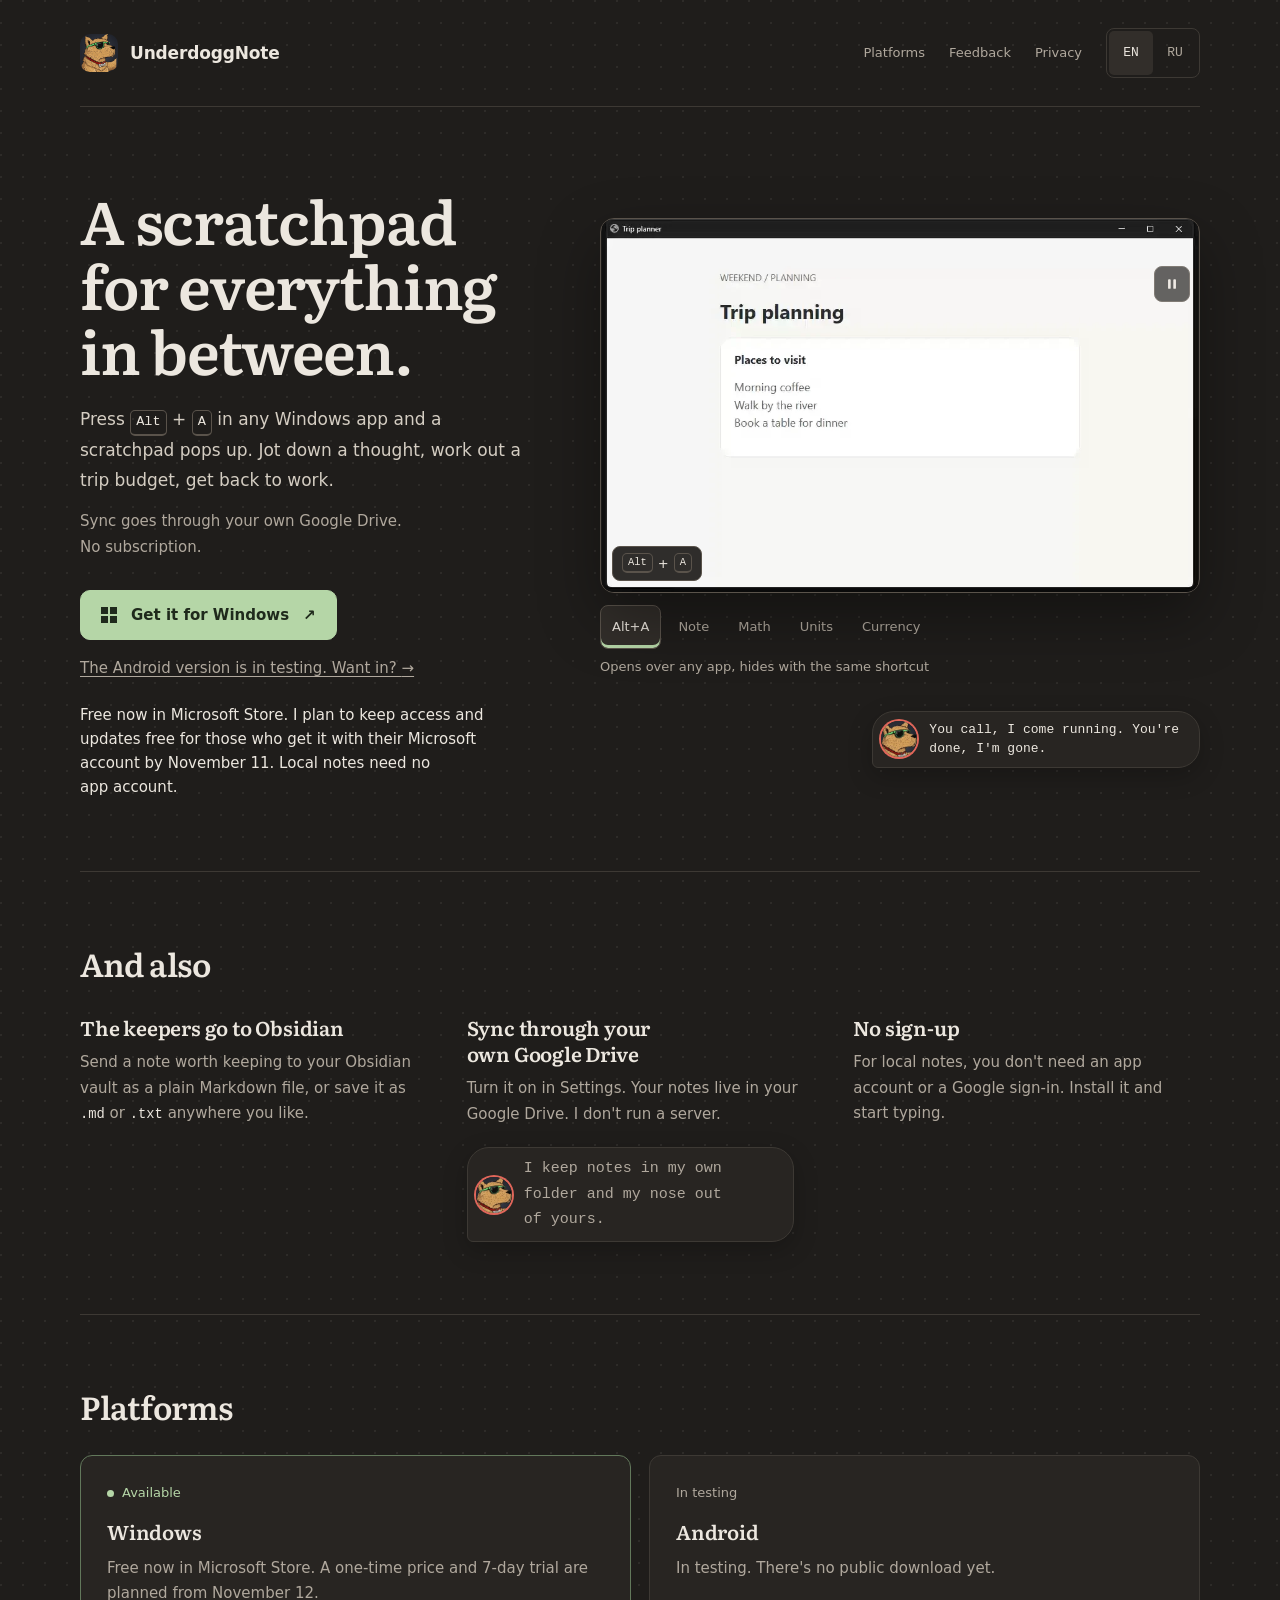
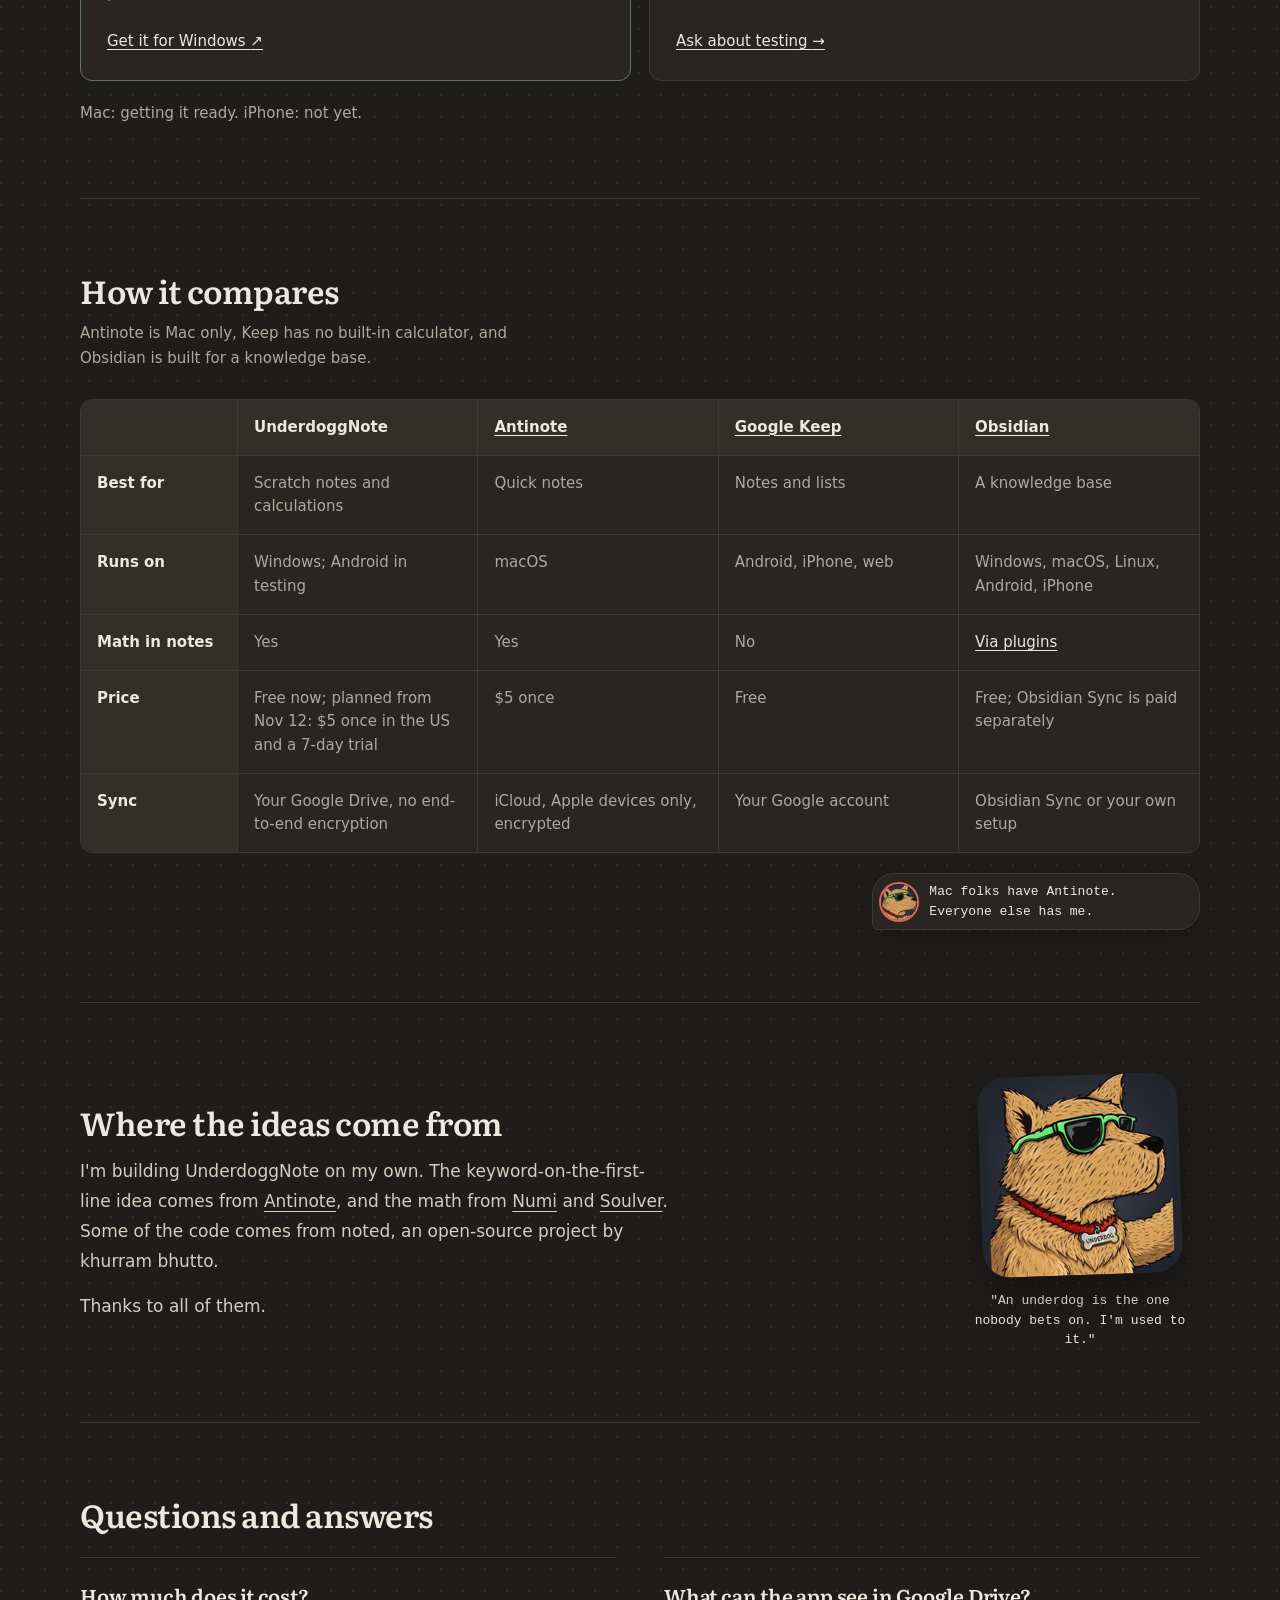
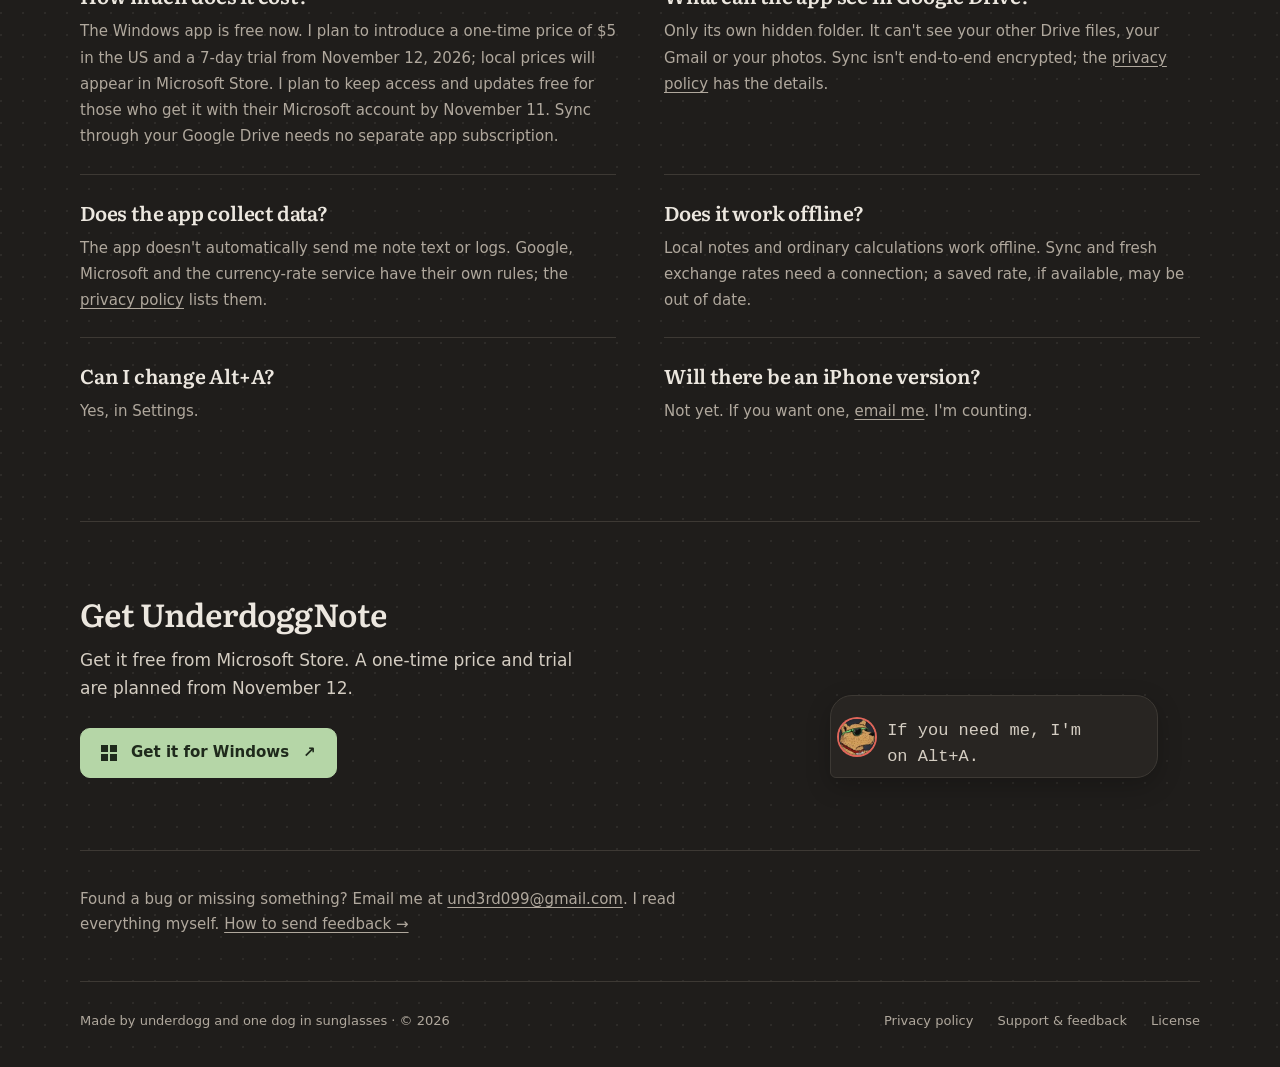
==== index.html @ 39857d58 "Refresh bilingual site copy" ====
<!doctype html>
<html lang="en">
<head>
  <meta charset="utf-8">
  <meta name="google-site-verification" content="uG63MBSxGQwTPkxmJz1bmK2OAJdUuikm_iAh-QsIST8">
  <meta name="viewport" content="width=device-width,initial-scale=1">
  <title>UnderdoggNote — a hotkey scratchpad for Windows</title>
  <meta name="description" content="A scratchpad that pops up over any Windows app with Alt+A. It does math as you type, syncs through your own Google Drive and sends notes to Obsidian.">
  <link rel="canonical" href="https://und3rd0gg.github.io/">
  <link rel="alternate" hreflang="en" href="https://und3rd0gg.github.io/">
  <link rel="alternate" hreflang="ru" href="https://und3rd0gg.github.io/ru/">
  <link rel="alternate" hreflang="x-default" href="https://und3rd0gg.github.io/">
  <meta property="og:type" content="website">
  <meta property="og:url" content="https://und3rd0gg.github.io/">
  <meta property="og:title" content="UnderdoggNote — a scratchpad for everything in between">
  <meta property="og:description" content="Press Alt+A and a scratchpad pops up over any app. It does math as you type.">
  <meta property="og:image" content="https://und3rd0gg.github.io/assets/social-preview-real.png">
  <meta property="og:image:alt" content="UnderdoggNote, its dog mascot and a close-up of calculations in the editor">
  <meta name="twitter:card" content="summary_large_image">
  <meta http-equiv="Content-Security-Policy" content="default-src 'none'; style-src 'self'; img-src 'self'; script-src 'self'; font-src 'self'; base-uri 'none'; form-action 'none'">
  <link rel="icon" href="/assets/app-icon.png">
  <link rel="stylesheet" href="/site.css?v=20261029b">
  <link rel="preload" href="/assets/fonts/literata-latin-600-normal.woff2" as="font" type="font/woff2" crossorigin>
  <script defer src="/demo-carousel.js?v=20261029a"></script>
  <script defer src="/share-link.js?v=20261029a"></script>
</head>
<body>
  <a class="skip" href="#content">Skip to content</a>
  <div class="shell">
    <header>
      <a class="brand" href="/"><img src="/assets/app-icon.png" width="38" height="38" alt=""><span>UnderdoggNote</span></a>
      <nav aria-label="Main navigation"><a href="#platforms">Platforms</a><a href="/support/#feedback">Feedback</a><a href="/privacy/">Privacy</a></nav>
      <nav class="language-switch" aria-label="Site language"><span lang="en" aria-current="page">EN</span><a href="/ru/" lang="ru" hreflang="ru" aria-label="Переключить на русский">RU</a></nav>
    </header>
    <main id="content">
      <section class="hero" aria-labelledby="hero-title">
        <div class="hero-copy">
          <h1 id="hero-title">A scratchpad for everything in between.</h1>
          <p class="lead">Press <span class="key-chord"><kbd>Alt</kbd> + <kbd>A</kbd></span> in any Windows app and a scratchpad pops up. Jot down a thought, work out a trip budget, get back to work.</p>
          <p class="hero-sublead">Sync goes through your own Google Drive. No subscription.</p>
          <div class="hero-actions">
            <button class="button button-primary send-to-pc" type="button" data-send-to-pc data-url="https://apps.microsoft.com/detail/9N2R52B29SSF" data-copied="Link copied" hidden>Send the link to my PC</button>
            <a class="button button-primary" href="https://apps.microsoft.com/detail/9N2R52B29SSF" aria-label="Get it for Windows from Microsoft Store"><span class="store-mark" aria-hidden="true"><i></i><i></i><i></i><i></i></span><span>Get it for Windows</span><span aria-hidden="true">↗</span></a>
            <a class="text-link" href="/support/#android-testing">The Android version is in testing. Want in? <span aria-hidden="true">→</span></a>
          </div>
          <p class="availability">Free now in Microsoft Store. I plan to keep access and updates free for those who get it with their Microsoft account by November 11. Local notes need no app account.</p>
        </div>
        <div class="hero-media">
          <figure class="capture-preview demo-carousel" data-demo-carousel data-play-label="Play demos" data-pause-label="Pause demos">
          <div class="demo-stage"><img class="demo-image" data-demo-image src="/assets/demo-hotkey-poster.png?v=20261029a" width="320" height="200" alt="UnderdoggNote opening over a browser window"><span class="demo-hotkey-badge" data-demo-hotkey-badge aria-hidden="true"><kbd>Alt</kbd> + <kbd>A</kbd></span><button class="demo-toggle" type="button" data-demo-toggle data-state="playing" aria-label="Pause demos" hidden><svg class="icon-pause" viewBox="0 0 16 16" aria-hidden="true" focusable="false"><rect x="3.5" y="2.5" width="3" height="11" rx="1"/><rect x="9.5" y="2.5" width="3" height="11" rx="1"/></svg><svg class="icon-play" viewBox="0 0 16 16" aria-hidden="true" focusable="false"><path d="M4.5 2.9v10.2a.8.8 0 0 0 1.2.7l8-5.1a.8.8 0 0 0 0-1.4l-8-5.1a.8.8 0 0 0-1.2.7z"/></svg></button></div>
          <div class="demo-controls" data-demo-controls hidden>
            <div class="demo-choices" role="group" aria-label="Pick a demo">
              <button type="button" data-demo-choice data-duration="11000" data-animation="/assets/demo-hotkey.webp?v=20261029a" data-poster="/assets/demo-hotkey-poster.png?v=20261029a" data-alt="UnderdoggNote opening over a browser window" data-caption="Opens over any app, hides with the same shortcut" aria-pressed="true">Alt+A</button>
              <button type="button" data-demo-choice data-duration="9500" data-animation="/assets/demo-note.webp?v=20261029a" data-poster="/assets/demo-note-poster.png?v=20261029a" data-alt="A checklist in UnderdoggNote" data-caption="Start a line with - [ ] and it's a checklist item" aria-pressed="false">Note</button>
              <button type="button" data-demo-choice data-duration="9875" data-animation="/assets/demo-math.webp?v=20261029a" data-poster="/assets/demo-math-poster.png?v=20261029a" data-alt="Working out a trip budget with variables" data-caption="Type math on the first line and answers show up after =" aria-pressed="false">Math</button>
              <button type="button" data-demo-choice data-duration="9000" data-animation="/assets/demo-units.webp?v=20261029a" data-poster="/assets/demo-units-poster.png?v=20261029a" data-alt="Converting meters to centimeters" data-caption="Convert units right in the line: 2 meters to cm" aria-pressed="false">Units</button>
              <button type="button" data-demo-choice data-duration="7125" data-animation="/assets/demo-currency.webp?v=20261029a" data-poster="/assets/demo-currency-poster.png?v=20261029a" data-alt="Converting dollars to euros" data-caption="Rates update on their own when you're online" aria-pressed="false">Currency</button>
            </div>
            <button class="demo-resume" type="button" data-demo-resume hidden>Play all</button>
          </div>
            <figcaption class="demo-caption" data-demo-caption aria-live="polite">Opens over any app, hides with the same shortcut</figcaption>
          </figure>
          <aside class="dog-note" aria-label="A note from the dog"><img src="/assets/dog-head.webp" alt="" width="36" height="36"><p>You call, I come running. You're done, I'm gone.</p></aside>
        </div>
      </section>

      <section class="more" aria-labelledby="more-title">
        <h2 id="more-title">And also</h2>
        <div class="more-list">
          <article><h3>The keepers go to Obsidian</h3><p>Send a note worth keeping to your Obsidian vault as a plain Markdown file, or save it as <code>.md</code> or <code>.txt</code> anywhere you like.</p></article>
          <article><h3>Sync through your own Google Drive</h3><p>Turn it on in Settings. Your notes live in your Google Drive. I don't run a server.</p><aside class="dog-note" aria-label="A note from the dog"><img src="/assets/dog-head.webp" alt="" width="36" height="36"><p>I keep notes in my own folder and my nose out of yours.</p></aside></article>
          <article><h3>No sign-up</h3><p>For local notes, you don't need an app account or a Google sign-in. Install it and start typing.</p></article>
        </div>
      </section>

      <section class="platform-section" id="platforms" aria-labelledby="platform-title">
        <div class="section-heading"><h2 id="platform-title">Platforms</h2></div>
        <div class="platform-grid">
          <article class="platform-card platform-available"><span class="platform-status"><span class="status-light" aria-hidden="true"></span> Available</span><h3>Windows</h3><p>Free now in Microsoft Store. A one-time price and 7-day trial are planned from November 12.</p><a class="platform-link" href="https://apps.microsoft.com/detail/9N2R52B29SSF">Get it for Windows <span aria-hidden="true">↗</span></a></article>
          <article class="platform-card"><span class="platform-status">In testing</span><h3>Android</h3><p>In testing. There's no public download yet.</p><a class="platform-link" href="/support/#android-testing">Ask about testing <span aria-hidden="true">→</span></a></article>
        </div>
        <p class="platform-other">Mac: getting it ready. iPhone: not yet.</p>
      </section>

      <section class="comparison" aria-labelledby="compare-title">
        <div class="section-heading"><h2 id="compare-title">How it compares</h2><p>Antinote is Mac only, Keep has no built-in calculator, and Obsidian is built for a knowledge base.</p></div>
        <div class="compare-scroll" role="region" aria-label="App comparison" tabindex="0"><table class="compare-table">
          <thead><tr><th scope="col"><span class="visually-hidden">What we compare</span></th><th scope="col">UnderdoggNote</th><th scope="col"><a href="https://antinote.io/">Antinote</a></th><th scope="col"><a href="https://keep.google.com/">Google Keep</a></th><th scope="col"><a href="https://obsidian.md/">Obsidian</a></th></tr></thead>
          <tbody><tr><th scope="row">Best for</th><td>Scratch notes and calculations</td><td>Quick notes</td><td>Notes and lists</td><td>A knowledge base</td></tr><tr><th scope="row">Runs on</th><td>Windows; Android in testing</td><td>macOS</td><td>Android, iPhone, web</td><td>Windows, macOS, Linux, Android, iPhone</td></tr><tr><th scope="row">Math in notes</th><td>Yes</td><td>Yes</td><td>No</td><td><a href="https://community.obsidian.md/plugins/numerals">Via plugins</a></td></tr><tr><th scope="row">Price</th><td>Free now; planned from Nov 12: $5 once in the US and a 7-day trial</td><td>$5 once</td><td>Free</td><td>Free; Obsidian Sync is paid separately</td></tr><tr><th scope="row">Sync</th><td>Your Google Drive, no end-to-end encryption</td><td>iCloud, Apple devices only, encrypted</td><td>Your Google account</td><td>Obsidian Sync or your own setup</td></tr></tbody>
        </table></div>
      <aside class="dog-note" aria-label="A note from the dog"><img src="/assets/dog-head.webp" alt="" width="36" height="36"><p>Mac folks have Antinote. Everyone else has me.</p></aside>
      </section>

      <section class="story" aria-labelledby="story-title">
        <div class="story__copy">
          <h2 id="story-title">Where the ideas come from</h2>
          <p>I'm building UnderdoggNote on my own. The keyword-on-the-first-line idea comes from <a href="https://antinote.io/">Antinote</a>, and the math from <a href="https://numi.app/">Numi</a> and <a href="https://soulver.app/">Soulver</a>. Some of the code comes from noted, an open-source project by khurram bhutto.</p><p>Thanks to all of them.</p>
        </div>
        <figure class="story__art">
          <img src="/assets/app-icon.png" width="200" height="200" alt="A dog in green sunglasses, the UnderdoggNote mascot">
          <figcaption>"An underdog is the one nobody bets on. I'm used to it."</figcaption>
        </figure>
      </section>

      <section class="faq" aria-labelledby="faq-title"><div class="section-heading"><h2 id="faq-title">Questions and answers</h2></div><div class="faq-grid">
        <article class="faq-item"><h3>How much does it cost?</h3><p>The Windows app is free now. I plan to introduce a one-time price of $5 in the US and a 7-day trial from November 12, 2026; local prices will appear in Microsoft Store. I plan to keep access and updates free for those who get it with their Microsoft account by November 11. Sync through your Google Drive needs no separate app subscription.</p></article>
        <article class="faq-item"><h3>What can the app see in Google Drive?</h3><p>Only its own hidden folder. It can't see your other Drive files, your Gmail or your photos. Sync isn't end-to-end encrypted; the <a href="/privacy/">privacy policy</a> has the details.</p></article>
        <article class="faq-item"><h3>Does the app collect data?</h3><p>The app doesn't automatically send me note text or logs. Google, Microsoft and the currency-rate service have their own rules; the <a href="/privacy/">privacy policy</a> lists them.</p></article>
        <article class="faq-item"><h3>Does it work offline?</h3><p>Local notes and ordinary calculations work offline. Sync and fresh exchange rates need a connection; a saved rate, if available, may be out of date.</p></article>
        <article class="faq-item"><h3>Can I change Alt+A?</h3><p>Yes, in Settings.</p></article>
        <article class="faq-item"><h3>Will there be an iPhone version?</h3><p>Not yet. If you want one, <a href="mailto:und3rd099@gmail.com?subject=UnderdoggNote%20for%20iPhone">email me</a>. I'm counting.</p></article>
      </div></section>

      <section class="closing" aria-labelledby="closing-title">
        <div class="closing-copy">
          <h2 id="closing-title">Get UnderdoggNote</h2>
          <p>Get it free from Microsoft Store. A one-time price and trial are planned from November 12.</p>
          <div class="closing-actions">
            <button class="button button-primary send-to-pc" type="button" data-send-to-pc data-url="https://apps.microsoft.com/detail/9N2R52B29SSF" data-copied="Link copied" hidden>Send the link to my PC</button>
            <a class="button button-primary" href="https://apps.microsoft.com/detail/9N2R52B29SSF" aria-label="Get it for Windows from Microsoft Store"><span class="store-mark" aria-hidden="true"><i></i><i></i><i></i><i></i></span><span>Get it for Windows</span><span aria-hidden="true">↗</span></a>
          </div>
        </div>
        <aside class="dog-note" aria-label="A note from the dog"><img src="/assets/dog-head.webp" alt="" width="36" height="36"><p>If you need me, I'm on Alt+A.</p></aside>
      </section>

      <section class="feedback" id="try-it" aria-label="Feedback">
        <p>Found a bug or missing something? Email me at <a href="mailto:und3rd099@gmail.com">und3rd099@gmail.com</a>. I read everything myself. <a class="text-link" href="/support/#feedback">How to send feedback <span aria-hidden="true">→</span></a></p>
      </section>
    </main>
    <footer><span>Made by underdogg and one dog in sunglasses · © 2026</span><nav aria-label="Footer navigation"><a href="/privacy/">Privacy policy</a><a href="/support/">Support &amp; feedback</a><a href="/license/">License</a></nav></footer>
  </div>
</body>
</html>
---- site.css ----
/* UnderdoggNote site styles. One rule per selector; breakpoints at the end. */

@font-face{font-family:"Literata";font-style:normal;font-weight:600;font-display:swap;src:url(/assets/fonts/literata-latin-600-normal.woff2) format("woff2");unicode-range:U+0000-00FF,U+0131,U+0152-0153,U+02BB-02BC,U+02C6,U+02DA,U+02DC,U+0304,U+0308,U+0329,U+2000-206F,U+20AC,U+2122,U+2191,U+2193,U+2212,U+2215,U+FEFF,U+FFFD}
@font-face{font-family:"Literata";font-style:normal;font-weight:600;font-display:swap;src:url(/assets/fonts/literata-latin-ext-600-normal.woff2) format("woff2");unicode-range:U+0100-02BA,U+02BD-02C5,U+02C7-02CC,U+02CE-02D7,U+02DD-02FF,U+0304,U+0308,U+0329,U+1D00-1DBF,U+1E00-1E9F,U+1EF2-1EFF,U+2020,U+20A0-20AB,U+20AD-20C0,U+2113,U+2C60-2C7F,U+A720-A7FF}
@font-face{font-family:"Literata";font-style:normal;font-weight:600;font-display:swap;src:url(/assets/fonts/literata-cyrillic-600-normal.woff2) format("woff2");unicode-range:U+0301,U+0400-045F,U+0490-0491,U+04B0-04B1,U+2116}

:root{
  color-scheme:dark;
  /* Warm neutrals taken from the dog's coat; accents from its glasses and collar. */
  --bg:#1f1d1b;
  --surface:#282522;
  --surface-2:#322e2a;
  --line:#3d3934;
  --line-strong:#5a534b;
  --ink:#ece7df;
  --ink-soft:#d4cdc2;
  --muted:#b0a89d;
  --green:#b5d6a7;
  --green-hover:#c7e3bb;
  --on-green:#1f2a1c;
  --collar:#e0665a;
  --focus:#f0c674;
  --font-display:"Literata",Georgia,"Times New Roman",serif;
  --font-text:system-ui,-apple-system,BlinkMacSystemFont,"Segoe UI",Roboto,sans-serif;
  --font-mono:ui-monospace,"Cascadia Mono",SFMono-Regular,Consolas,"Liberation Mono",monospace;
  /* Six steps. Nothing on the page is smaller than --fs-label. */
  --fs-label:13px;
  --fs-small:15px;
  --fs-body:17px;
  --fs-h3:20px;
  --fs-h2:clamp(26px,3vw,32px);
  --fs-h1:clamp(38px,5vw,60px);
  --section-y:72px;
  font:16px/1.65 var(--font-text);
  background:var(--bg);
  color:var(--ink);
  caret-color:var(--green);
  accent-color:var(--green);
  scrollbar-color:var(--line-strong) var(--bg);
}

*{box-sizing:border-box}
html{scroll-padding-top:24px}
body{
  margin:0;
  background-color:var(--bg);
  /* The same dotted paper as the app's editor. */
  background-image:radial-gradient(circle at 1px 1px,rgb(236 231 223 / .07) 1px,transparent 0);
  background-size:22px 22px;
}
::selection{background:#4f5e45;color:var(--ink)}

p,h1,h2,h3,figure{margin:0}
p+p{margin-top:1em}
h1,h2,h3{font-family:var(--font-display);font-weight:600;color:var(--ink);text-wrap:balance}
h1{font-size:var(--fs-h1);line-height:1.08;letter-spacing:-.02em}
h2{font-size:var(--fs-h2);line-height:1.2;letter-spacing:-.015em}
h3{font-size:var(--fs-h3);line-height:1.3;letter-spacing:-.01em}
p,li{text-wrap:pretty}

a{color:inherit;text-decoration-thickness:1px;text-underline-offset:.22em}
a:hover{color:var(--green);text-decoration-thickness:2px}
:focus-visible{outline:2px solid var(--focus);outline-offset:3px;border-radius:4px}

code{font:.92em var(--font-mono);color:var(--ink)}
kbd{display:inline-block;border:1px solid var(--line-strong);border-bottom-width:2px;border-radius:5px;padding:0 5px;color:var(--ink);font:.8em/1.65 var(--font-mono);white-space:nowrap}
.key-chord{white-space:nowrap}

.visually-hidden{position:absolute!important;width:1px;height:1px;padding:0;margin:-1px;overflow:hidden;clip:rect(0 0 0 0);white-space:nowrap;border:0}

/* Layout shell */
.shell{width:min(1120px,calc(100% - 56px));margin:auto}
.skip{position:fixed;top:-100px;left:16px;padding:10px 14px;background:var(--surface);border:1px solid var(--line);border-radius:8px;z-index:10}
.skip:focus{top:12px}

header{display:grid;grid-template-columns:1fr auto auto;align-items:center;gap:24px;padding:28px 0;border-bottom:1px solid var(--line)}
nav{display:flex;gap:24px;flex-wrap:wrap}
nav a{text-decoration:none;color:var(--muted);font-size:var(--fs-label)}
nav a:hover{color:var(--ink)}
.brand{display:flex;align-items:center;gap:12px;text-decoration:none;font-size:var(--fs-body);font-weight:600;letter-spacing:-.01em}
.brand:hover{color:var(--ink)}
.brand img{border-radius:10px}

.language-switch{display:inline-flex;align-items:center;gap:0;flex-wrap:nowrap;border:1px solid var(--line);border-radius:8px;padding:2px}
.language-switch a,.language-switch span{display:inline-flex;align-items:center;justify-content:center;min-width:44px;min-height:44px;padding:6px 9px;font:var(--fs-label)/1.2 var(--font-mono);text-decoration:none;border-radius:5px}
.language-switch [aria-current="page"]{color:var(--ink);background:var(--surface-2)}
.language-switch a{color:var(--muted)}
.language-switch a:hover{color:var(--ink);background:var(--surface)}

footer{display:flex;align-items:center;justify-content:space-between;gap:24px;border-top:1px solid var(--line);padding:28px 0 36px;color:var(--muted);font-size:var(--fs-label)}
footer nav a{font-size:var(--fs-label)}

/* Buttons and links */
.button{display:inline-flex;align-items:center;justify-content:center;gap:14px;min-height:50px;padding:14px 20px;border:1px solid var(--line-strong);border-radius:10px;background:var(--surface-2);color:var(--ink);font:600 var(--fs-small)/1.3 var(--font-text);text-decoration:none;text-align:center;cursor:pointer}
.button:hover{background:#3b3631;border-color:var(--muted);color:var(--ink)}
.button-primary{color:var(--on-green);background:var(--green);border-color:var(--green)}
.button-primary:hover{color:var(--on-green);background:var(--green-hover);border-color:var(--green-hover)}
.store-mark{display:grid;grid-template-columns:repeat(2,7px);grid-template-rows:repeat(2,7px);gap:2px;flex-shrink:0}
.store-mark i{background:currentColor}
.text-link{font-size:var(--fs-small);color:var(--muted)}
.text-link:hover{color:var(--ink)}
/* Phones get "send the link to my PC"; share-link.js reveals it off Windows. */
.send-to-pc{display:none}

/* Dog notes: short lines from the mascot, set like text typed in the app. */
.dog-note{display:flex;align-items:center;gap:12px;width:fit-content;max-width:min(100%,42ch);margin-top:20px;padding:8px 16px 8px 8px;border:1px solid var(--line);border-radius:22px 22px 22px 6px;background:var(--surface);box-shadow:0 8px 24px rgb(0 0 0 / .22);font:var(--fs-label)/1.5 var(--font-mono);color:var(--ink)}
.dog-note img{flex:none;width:36px;height:36px;border-radius:50%;box-shadow:0 0 0 2px var(--collar)}
.dog-note p{margin:0}

/* Hero */
.hero{display:grid;grid-template-columns:minmax(0,.95fr) minmax(0,1.25fr);gap:64px;align-items:center;padding:80px 0 var(--section-y)}
.lead{color:var(--ink-soft);font-size:var(--fs-body);line-height:1.75;margin-top:24px;max-width:46ch}
.hero-sublead{color:var(--muted);font-size:var(--fs-small);line-height:1.7;margin-top:14px;max-width:46ch}
.hero-actions{display:flex;flex-direction:column;align-items:flex-start;gap:16px;margin-top:30px}
.availability{margin-top:22px;color:var(--ink);font-size:var(--fs-small);line-height:1.6;max-width:46ch}
.hero-media{min-width:0}
.hero-media .dog-note{margin-left:auto}

/* Demo carousel */
.capture-preview{min-width:0}
.demo-stage{position:relative}
.demo-image{display:block;width:100%;height:auto;aspect-ratio:8/5;object-fit:contain;border:1px solid var(--line-strong);border-radius:14px;background:#1b1a18;box-shadow:0 24px 60px rgb(0 0 0 / .35)}
.demo-hotkey-badge{position:absolute;left:12px;bottom:12px;display:flex;align-items:center;gap:5px;padding:6px 9px;border:1px solid var(--line-strong);border-radius:8px;background:rgb(31 29 27 / .92);color:var(--ink);font-size:var(--fs-label)}
.demo-hotkey-badge[hidden]{display:none}
.demo-stage .demo-toggle{position:absolute;top:48px;right:10px;display:grid;place-items:center;width:36px;height:36px;padding:0;border:1px solid var(--line-strong);border-radius:8px;background:rgb(31 29 27 / .9);color:var(--ink);cursor:pointer;opacity:.75}
.demo-stage .demo-toggle:hover,.demo-stage .demo-toggle:focus-visible{opacity:1}
.demo-stage .demo-toggle[hidden]{display:none}
.demo-toggle svg{width:14px;height:14px;fill:currentColor}
.demo-toggle[data-state="playing"] .icon-play,.demo-toggle[data-state="paused"] .icon-pause{display:none}
.demo-controls{margin-top:12px;min-width:0}
.demo-controls[hidden]{display:none}
.demo-choices{display:flex;gap:5px;flex-wrap:nowrap;overflow-x:auto;max-width:100%;scrollbar-width:thin}
.demo-controls button{flex:0 0 auto;white-space:nowrap;min-height:44px;border:1px solid transparent;border-radius:8px;background:transparent;color:var(--muted);cursor:pointer;font:inherit;font-size:var(--fs-label);line-height:1.4;padding:8px 11px}
.demo-controls button:hover{color:var(--ink);border-color:var(--line)}
.demo-controls button:focus-visible{outline-offset:-3px}
.demo-controls button[aria-pressed="true"]{background:var(--surface-2);border-color:var(--line-strong);box-shadow:inset 0 -3px 0 var(--green);color:var(--ink)}
.demo-controls .demo-resume{border-color:var(--line);margin-top:8px}
.demo-controls .demo-resume[hidden]{display:none}
.demo-caption{min-height:2.6em;margin-top:8px;color:var(--muted);font-size:var(--fs-label);line-height:1.5;font-variant-numeric:tabular-nums}

/* Sections */
.more,.platform-section,.comparison,.story,.faq,.closing{padding:var(--section-y) 0;border-top:1px solid var(--line)}
.section-heading>p{color:var(--muted);font-size:var(--fs-small);margin-top:12px;max-width:48ch}

.more-list{display:grid;grid-template-columns:repeat(3,minmax(0,1fr));gap:40px;margin-top:32px}
.more-list h3{margin-bottom:10px}
.more-list p{color:var(--muted);font-size:var(--fs-small);line-height:1.7}

.platform-grid{display:grid;grid-template-columns:repeat(2,minmax(0,1fr));gap:18px;margin-top:30px}
.platform-card{display:flex;flex-direction:column;align-items:flex-start;padding:26px;border:1px solid var(--line);border-radius:12px;background:var(--surface)}
.platform-available{border-color:#62785b}
.platform-status{display:flex;align-items:center;gap:8px;margin-bottom:14px;color:var(--muted);font-size:var(--fs-label)}
.platform-available .platform-status{color:var(--green)}
.status-light{display:inline-block;width:7px;height:7px;border-radius:50%;background:var(--green);flex:0 0 auto}
.platform-card p{color:var(--muted);font-size:var(--fs-small);margin:12px 0 24px}
.platform-link{margin-top:auto;color:var(--ink);font-size:var(--fs-small)}
.platform-other{margin-top:20px;color:var(--muted);font-size:var(--fs-small)}

.compare-scroll{width:100%;overflow-x:auto;margin-top:28px;border:1px solid var(--line);border-radius:12px;background:var(--surface)}
.compare-table{width:100%;min-width:790px;border-collapse:collapse;text-align:left;font-size:var(--fs-small);line-height:1.55;font-variant-numeric:tabular-nums}
.compare-table th,.compare-table td{padding:16px;vertical-align:top;border-bottom:1px solid var(--line);border-right:1px solid var(--line)}
.compare-table tr>*:last-child{border-right:0}
.compare-table tbody tr:last-child>*{border-bottom:0}
.compare-table thead th{background:var(--surface-2);color:var(--ink);font-weight:600}
.compare-table tbody th,.compare-table thead th:first-child{position:sticky;left:0;z-index:1;background:var(--surface-2)}
.compare-table tbody th{width:14%;color:var(--ink);font-weight:600}
.compare-table td{width:21.5%;color:var(--muted)}
.compare-table a{color:var(--ink)}
.comparison .dog-note{margin-left:auto}

.story{display:grid;grid-template-columns:minmax(0,1fr) 240px;gap:56px;align-items:center}
.story__copy{max-width:60ch}
.story__copy p{color:var(--ink-soft);font-size:var(--fs-body);line-height:1.75;margin-top:16px}
.story__art{display:flex;flex-direction:column;align-items:center;gap:16px}
.story__art img{width:200px;height:auto;border-radius:28px;box-shadow:0 18px 40px rgb(0 0 0 / .35);transform:rotate(-2deg)}
.story__art figcaption{max-width:28ch;color:var(--ink);font:var(--fs-label)/1.5 var(--font-mono);text-align:center}

.faq-grid{display:grid;grid-template-columns:repeat(2,minmax(0,1fr));gap:0 48px;margin-top:24px}
.faq-item{padding:24px 0;border-top:1px solid var(--line)}
.faq-item p{color:var(--muted);font-size:var(--fs-small);line-height:1.75;margin-top:10px}

.closing{display:grid;grid-template-columns:minmax(0,1fr) auto;gap:32px 56px;align-items:end}
.closing p{color:var(--ink-soft);font-size:var(--fs-body);margin-top:14px;max-width:46ch}
.closing-actions{display:flex;flex-wrap:wrap;gap:14px;margin-top:26px}
.closing .dog-note{margin-top:0}

.feedback{padding:36px 0 44px;border-top:1px solid var(--line)}
.feedback p{color:var(--muted);font-size:var(--fs-small);max-width:70ch}

/* Text pages: support, privacy, license */
.prose{max-width:720px;margin:64px auto 88px}
.prose h1{font-size:clamp(32px,4vw,44px);line-height:1.15;overflow-wrap:anywhere}
.prose h2{font-size:24px;margin:40px 0 12px}
.prose p,.prose li{color:var(--ink-soft);font-size:var(--fs-body);line-height:1.7;overflow-wrap:anywhere}
.prose .lead{color:var(--ink);font-size:var(--fs-body);margin-top:16px}
.prose li+li{margin-top:8px}
.prose section{scroll-margin-top:28px}
.prose .button{margin-top:18px}
.prose pre{white-space:pre-wrap;overflow-wrap:anywhere;font:var(--fs-label)/1.8 var(--font-mono);color:var(--muted);border-top:1px solid var(--line);padding-top:24px}
.document-date{margin:16px 0 32px;color:var(--muted);font-size:var(--fs-small)}
.quiet-panel{margin-top:28px;padding:24px;border:1px solid var(--line);border-radius:12px;background:var(--surface)}
.quiet-panel>p{max-width:60ch;color:var(--ink-soft);font-size:var(--fs-small)}

/* 404 */
.not-found{display:grid;grid-template-columns:200px minmax(0,1fr);gap:48px;align-items:center;padding:var(--section-y) 0}
.not-found img{width:200px;height:auto;border-radius:28px;transform:rotate(-3deg)}
.not-found section+section{margin-top:28px;padding-top:28px;border-top:1px solid var(--line)}
.not-found p{color:var(--ink-soft);font-size:var(--fs-body);margin-top:12px}
.not-found .text-link{display:inline-block;margin-top:14px}

/* Breakpoints */
@media(max-width:950px){
  .hero{gap:40px}
  .more-list{grid-template-columns:1fr;gap:28px;max-width:60ch}
}

@media(max-width:700px){
  :root{--section-y:56px}
  .shell{width:calc(100% - 36px)}
  header{grid-template-columns:minmax(0,1fr) auto;gap:14px 10px;padding:18px 0}
  header>.brand{grid-column:1;grid-row:1}
  header>.language-switch{grid-column:2;grid-row:1}
  header>nav:not(.language-switch){grid-column:1/-1;grid-row:2;gap:0 18px}
  header>nav:not(.language-switch) a{display:inline-flex;align-items:center;min-height:44px}
  .brand{font-size:var(--fs-small);gap:10px}
  .brand img{width:32px;height:32px}

  /* Phone order: title, lead, demo, then the rest. */
  .hero{display:flex;flex-direction:column;align-items:stretch;gap:20px;padding:40px 0 var(--section-y)}
  .hero-copy{display:contents}
  .hero h1{order:1}
  .hero .lead{order:2;margin-top:0}
  .hero .hero-media{order:3}
  .hero .hero-sublead{order:4;margin-top:4px}
  .hero .hero-actions{order:5;align-items:stretch;margin-top:4px}
  .hero .availability{order:6;margin-top:0}
  .hero-actions .text-link{align-self:flex-start}
  .capture-preview .demo-stage{margin-inline:-18px}
  .capture-preview .demo-image{border-radius:0;border-inline:0}
  .hero-media .dog-note{margin-left:0}

  .more-list,.platform-grid,.faq-grid{grid-template-columns:1fr}
  .more-list{gap:28px;margin-top:24px}
  .platform-grid{gap:14px;margin-top:24px}
  .platform-card{padding:22px}
  .faq-grid{gap:0}
  .compare-scroll{margin-top:20px}
  .compare-table th,.compare-table td{padding:13px}
  .comparison .dog-note{margin-left:0}
  .dog-note{max-width:none}

  .story{grid-template-columns:1fr;gap:28px}
  .story__art{flex-direction:row;align-items:center;justify-content:flex-start}
  .story__art img{width:112px;border-radius:20px}
  .story__art figcaption{text-align:left}

  .closing{grid-template-columns:1fr;gap:24px}
  .closing-actions{flex-direction:column;align-items:stretch}

  .prose{margin:40px auto 56px}
  .not-found{grid-template-columns:1fr;gap:28px}
  .not-found img{width:140px}
  footer{flex-direction:column;align-items:flex-start;gap:14px}
}

@media(max-width:700px),(pointer:coarse){
  .send-to-pc:not([hidden]){display:inline-flex}
  .send-to-pc:not([hidden]) ~ .button-primary{background:transparent;color:var(--ink);border-color:var(--muted)}
  .demo-stage .demo-toggle{width:44px;height:44px;opacity:1}
}

@media(prefers-reduced-motion:reduce){
  html{scroll-behavior:auto}
}
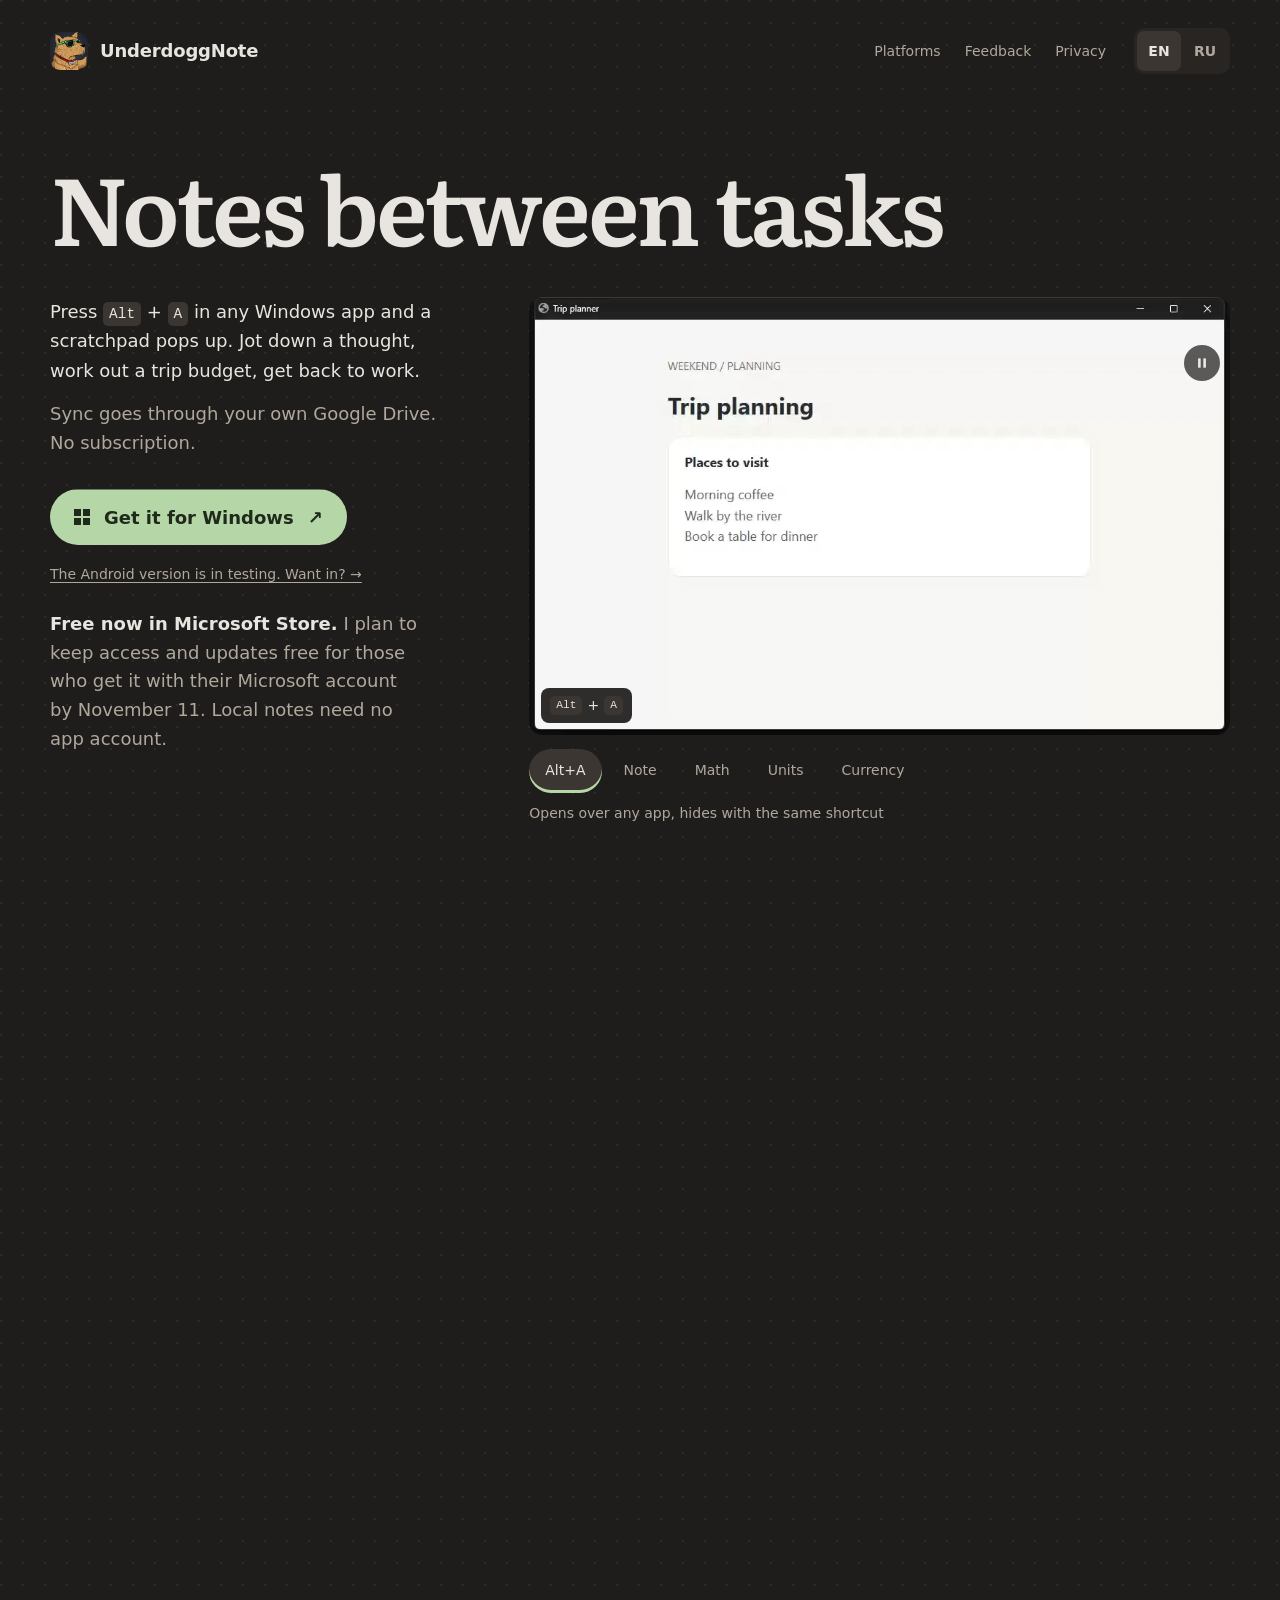
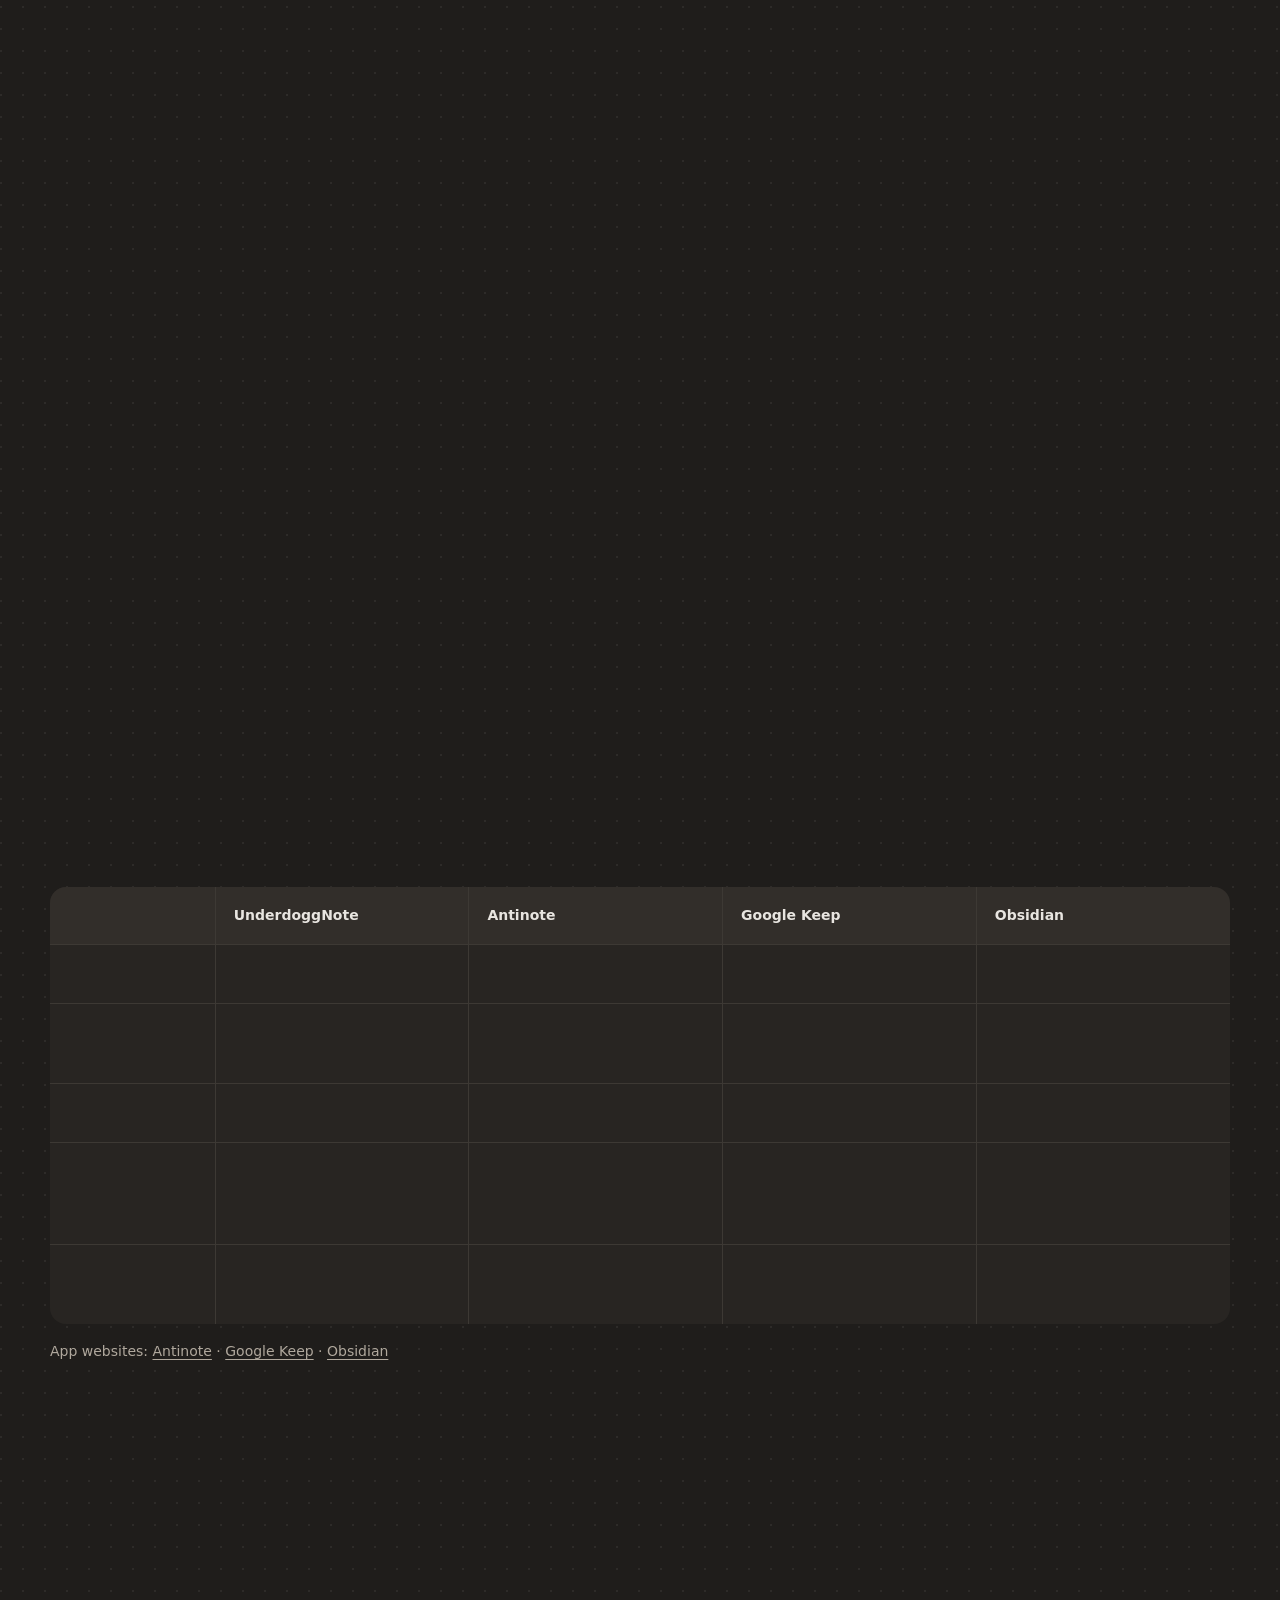
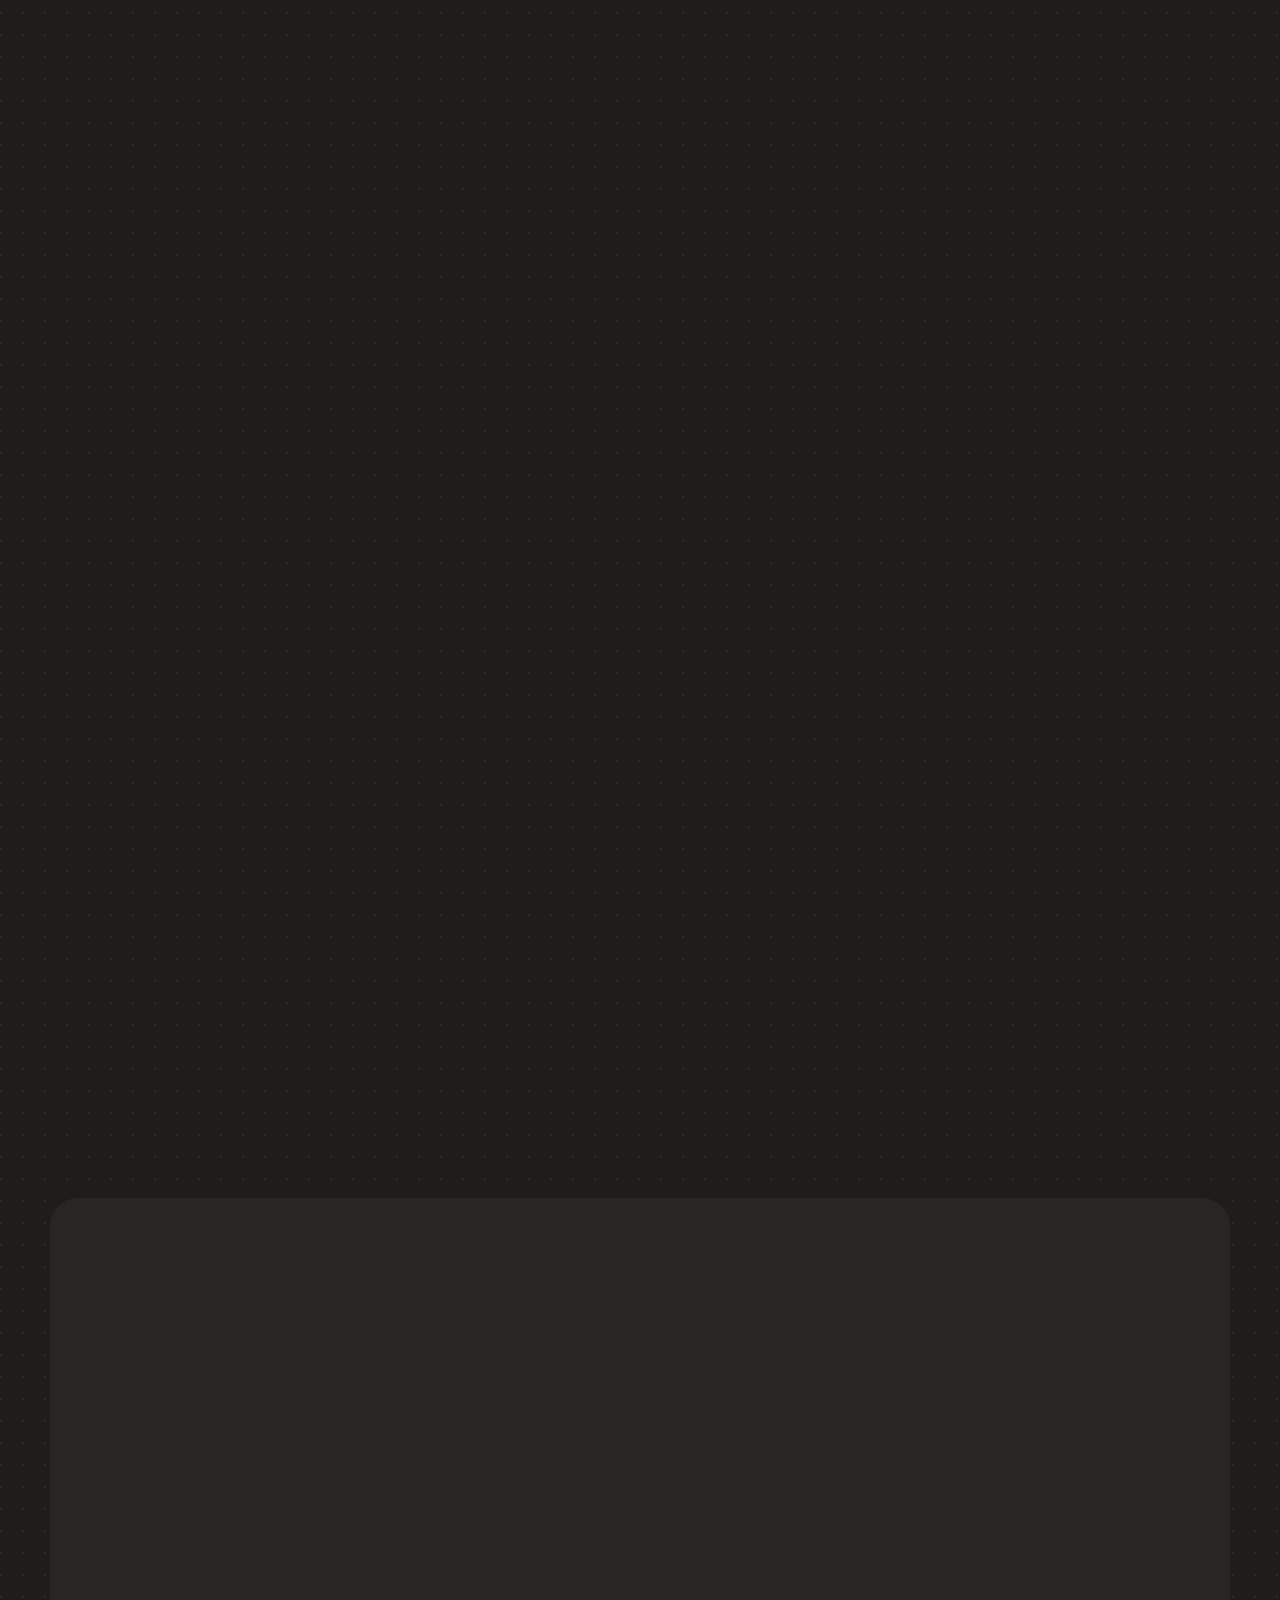
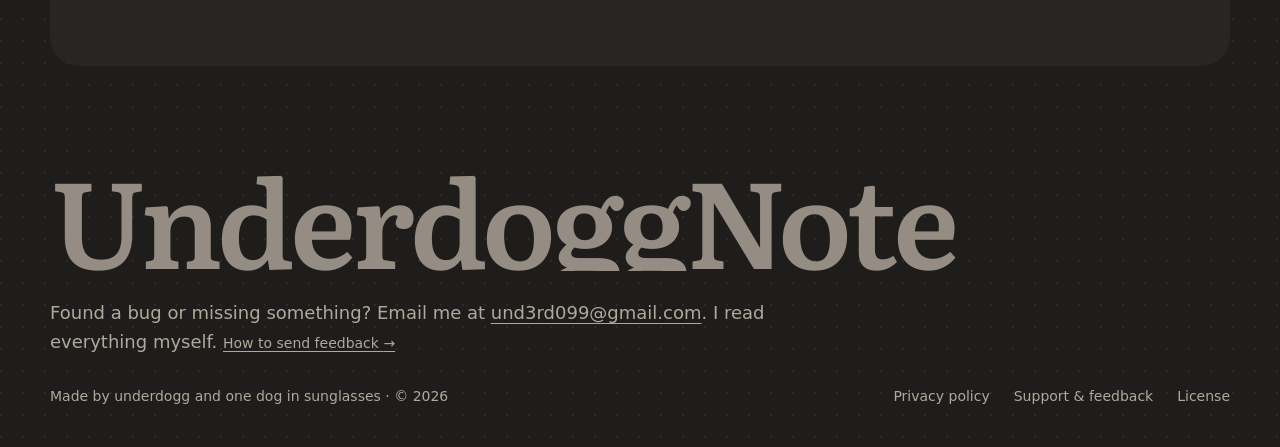
==== commit 337d82a7: "Refresh bilingual landing layout and mobile interactions" ====
--- a/index.html
+++ b/index.html
@@ -19,10 +19,11 @@
   <meta name="twitter:card" content="summary_large_image">
   <meta http-equiv="Content-Security-Policy" content="default-src 'none'; style-src 'self'; img-src 'self'; script-src 'self'; font-src 'self'; base-uri 'none'; form-action 'none'">
   <link rel="icon" href="/assets/app-icon.png">
-  <link rel="stylesheet" href="/site.css?v=20261029b">
+  <link rel="stylesheet" href="/site.css?v=20261030b">
   <link rel="preload" href="/assets/fonts/literata-latin-600-normal.woff2" as="font" type="font/woff2" crossorigin>
-  <script defer src="/demo-carousel.js?v=20261029a"></script>
-  <script defer src="/share-link.js?v=20261029a"></script>
+  <script defer src="/demo-carousel.js?v=20261030a"></script>
+  <script defer src="/share-link.js?v=20261030a"></script>
+  <script defer src="/motion.js?v=20261030b"></script>
 </head>
 <body>
   <a class="skip" href="#content">Skip to content</a>
@@ -34,8 +35,8 @@
     </header>
     <main id="content">
       <section class="hero" aria-labelledby="hero-title">
+        <h1 id="hero-title">Notes between tasks</h1>
         <div class="hero-copy">
-          <h1 id="hero-title">A scratchpad for everything in between.</h1>
           <p class="lead">Press <span class="key-chord"><kbd>Alt</kbd> + <kbd>A</kbd></span> in any Windows app and a scratchpad pops up. Jot down a thought, work out a trip budget, get back to work.</p>
           <p class="hero-sublead">Sync goes through your own Google Drive. No subscription.</p>
           <div class="hero-actions">
@@ -43,18 +44,18 @@
             <a class="button button-primary" href="https://apps.microsoft.com/detail/9N2R52B29SSF" aria-label="Get it for Windows from Microsoft Store"><span class="store-mark" aria-hidden="true"><i></i><i></i><i></i><i></i></span><span>Get it for Windows</span><span aria-hidden="true">↗</span></a>
             <a class="text-link" href="/support/#android-testing">The Android version is in testing. Want in? <span aria-hidden="true">→</span></a>
           </div>
-          <p class="availability">Free now in Microsoft Store. I plan to keep access and updates free for those who get it with their Microsoft account by November 11. Local notes need no app account.</p>
+          <p class="availability"><strong>Free now in Microsoft Store.</strong> I plan to keep access and updates free for those who get it with their Microsoft account by November 11. Local notes need no app account.</p>
         </div>
         <div class="hero-media">
           <figure class="capture-preview demo-carousel" data-demo-carousel data-play-label="Play demos" data-pause-label="Pause demos">
-          <div class="demo-stage"><img class="demo-image" data-demo-image src="/assets/demo-hotkey-poster.png?v=20261029a" width="320" height="200" alt="UnderdoggNote opening over a browser window"><span class="demo-hotkey-badge" data-demo-hotkey-badge aria-hidden="true"><kbd>Alt</kbd> + <kbd>A</kbd></span><button class="demo-toggle" type="button" data-demo-toggle data-state="playing" aria-label="Pause demos" hidden><svg class="icon-pause" viewBox="0 0 16 16" aria-hidden="true" focusable="false"><rect x="3.5" y="2.5" width="3" height="11" rx="1"/><rect x="9.5" y="2.5" width="3" height="11" rx="1"/></svg><svg class="icon-play" viewBox="0 0 16 16" aria-hidden="true" focusable="false"><path d="M4.5 2.9v10.2a.8.8 0 0 0 1.2.7l8-5.1a.8.8 0 0 0 0-1.4l-8-5.1a.8.8 0 0 0-1.2.7z"/></svg></button></div>
+          <div class="demo-stage"><img class="demo-image" data-demo-image src="/assets/demo-hotkey-poster.png?v=20261030a" width="320" height="200" alt="UnderdoggNote opening over a browser window"><span class="demo-hotkey-badge" data-demo-hotkey-badge aria-hidden="true"><kbd>Alt</kbd> + <kbd>A</kbd></span><button class="demo-toggle" type="button" data-demo-toggle data-state="playing" aria-label="Pause demos" hidden><svg class="icon-pause" viewBox="0 0 16 16" aria-hidden="true" focusable="false"><rect x="3.5" y="2.5" width="3" height="11" rx="1"/><rect x="9.5" y="2.5" width="3" height="11" rx="1"/></svg><svg class="icon-play" viewBox="0 0 16 16" aria-hidden="true" focusable="false"><path d="M4.5 2.9v10.2a.8.8 0 0 0 1.2.7l8-5.1a.8.8 0 0 0 0-1.4l-8-5.1a.8.8 0 0 0-1.2.7z"/></svg></button></div>
           <div class="demo-controls" data-demo-controls hidden>
             <div class="demo-choices" role="group" aria-label="Pick a demo">
-              <button type="button" data-demo-choice data-duration="11000" data-animation="/assets/demo-hotkey.webp?v=20261029a" data-poster="/assets/demo-hotkey-poster.png?v=20261029a" data-alt="UnderdoggNote opening over a browser window" data-caption="Opens over any app, hides with the same shortcut" aria-pressed="true">Alt+A</button>
-              <button type="button" data-demo-choice data-duration="9500" data-animation="/assets/demo-note.webp?v=20261029a" data-poster="/assets/demo-note-poster.png?v=20261029a" data-alt="A checklist in UnderdoggNote" data-caption="Start a line with - [ ] and it's a checklist item" aria-pressed="false">Note</button>
-              <button type="button" data-demo-choice data-duration="9875" data-animation="/assets/demo-math.webp?v=20261029a" data-poster="/assets/demo-math-poster.png?v=20261029a" data-alt="Working out a trip budget with variables" data-caption="Type math on the first line and answers show up after =" aria-pressed="false">Math</button>
-              <button type="button" data-demo-choice data-duration="9000" data-animation="/assets/demo-units.webp?v=20261029a" data-poster="/assets/demo-units-poster.png?v=20261029a" data-alt="Converting meters to centimeters" data-caption="Convert units right in the line: 2 meters to cm" aria-pressed="false">Units</button>
-              <button type="button" data-demo-choice data-duration="7125" data-animation="/assets/demo-currency.webp?v=20261029a" data-poster="/assets/demo-currency-poster.png?v=20261029a" data-alt="Converting dollars to euros" data-caption="Rates update on their own when you're online" aria-pressed="false">Currency</button>
+              <button type="button" data-demo-choice data-duration="11000" data-animation="/assets/demo-hotkey.webp?v=20261030a" data-poster="/assets/demo-hotkey-poster.png?v=20261030a" data-alt="UnderdoggNote opening over a browser window" data-caption="Opens over any app, hides with the same shortcut" aria-pressed="true">Alt+A</button>
+              <button type="button" data-demo-choice data-duration="9500" data-animation="/assets/demo-note.webp?v=20261030a" data-poster="/assets/demo-note-poster.png?v=20261030a" data-alt="A checklist in UnderdoggNote" data-caption="Start a line with - [ ] and it's a checklist item" aria-pressed="false">Note</button>
+              <button type="button" data-demo-choice data-duration="9875" data-animation="/assets/demo-math.webp?v=20261030a" data-poster="/assets/demo-math-poster.png?v=20261030a" data-alt="Working out a trip budget with variables" data-caption="Type math on the first line and answers show up after =" aria-pressed="false">Math</button>
+              <button type="button" data-demo-choice data-duration="9000" data-animation="/assets/demo-units.webp?v=20261030a" data-poster="/assets/demo-units-poster.png?v=20261030a" data-alt="Converting meters to centimeters" data-caption="Convert units right in the line: 2 meters to cm" aria-pressed="false">Units</button>
+              <button type="button" data-demo-choice data-duration="7125" data-animation="/assets/demo-currency.webp?v=20261030a" data-poster="/assets/demo-currency-poster.png?v=20261030a" data-alt="Converting dollars to euros" data-caption="Rates update on their own when you're online" aria-pressed="false">Currency</button>
             </div>
             <button class="demo-resume" type="button" data-demo-resume hidden>Play all</button>
           </div>
@@ -65,18 +66,21 @@
       </section>
 
       <section class="more" aria-labelledby="more-title">
-        <h2 id="more-title">And also</h2>
-        <div class="more-list">
+        <figure class="more__shot"><img src="/assets/app-window.webp?v=20261030a" width="1024" height="640" alt="The UnderdoggNote window: headings, multiplication, miles converted to kilometers"><figcaption>This is what the UnderdoggNote window looks like</figcaption></figure>
+        <div class="more__body">
+          <h2 id="more-title">And also</h2>
+          <div class="more-list">
           <article><h3>The keepers go to Obsidian</h3><p>Send a note worth keeping to your Obsidian vault as a plain Markdown file, or save it as <code>.md</code> or <code>.txt</code> anywhere you like.</p></article>
           <article><h3>Sync through your own Google Drive</h3><p>Turn it on in Settings. Your notes live in your Google Drive. I don't run a server.</p><aside class="dog-note" aria-label="A note from the dog"><img src="/assets/dog-head.webp" alt="" width="36" height="36"><p>I keep notes in my own folder and my nose out of yours.</p></aside></article>
           <article><h3>No sign-up</h3><p>For local notes, you don't need an app account or a Google sign-in. Install it and start typing.</p></article>
+        </div>
         </div>
       </section>
 
       <section class="platform-section" id="platforms" aria-labelledby="platform-title">
         <div class="section-heading"><h2 id="platform-title">Platforms</h2></div>
         <div class="platform-grid">
-          <article class="platform-card platform-available"><span class="platform-status"><span class="status-light" aria-hidden="true"></span> Available</span><h3>Windows</h3><p>Free now in Microsoft Store. A one-time price and 7-day trial are planned from November 12.</p><a class="platform-link" href="https://apps.microsoft.com/detail/9N2R52B29SSF">Get it for Windows <span aria-hidden="true">↗</span></a></article>
+          <article class="platform-card platform-available"><span class="platform-status"><span class="status-light" aria-hidden="true"></span> Available</span><h3>Windows</h3><p>Free now in Microsoft Store. A one-time purchase and a 7-day trial are planned from November 12.</p><a class="platform-link" href="https://apps.microsoft.com/detail/9N2R52B29SSF">Get it for Windows <span aria-hidden="true">↗</span></a></article>
           <article class="platform-card"><span class="platform-status">In testing</span><h3>Android</h3><p>In testing. There's no public download yet.</p><a class="platform-link" href="/support/#android-testing">Ask about testing <span aria-hidden="true">→</span></a></article>
         </div>
         <p class="platform-other">Mac: getting it ready. iPhone: not yet.</p>
@@ -85,10 +89,11 @@
       <section class="comparison" aria-labelledby="compare-title">
         <div class="section-heading"><h2 id="compare-title">How it compares</h2><p>Antinote is Mac only, Keep has no built-in calculator, and Obsidian is built for a knowledge base.</p></div>
         <div class="compare-scroll" role="region" aria-label="App comparison" tabindex="0"><table class="compare-table">
-          <thead><tr><th scope="col"><span class="visually-hidden">What we compare</span></th><th scope="col">UnderdoggNote</th><th scope="col"><a href="https://antinote.io/">Antinote</a></th><th scope="col"><a href="https://keep.google.com/">Google Keep</a></th><th scope="col"><a href="https://obsidian.md/">Obsidian</a></th></tr></thead>
-          <tbody><tr><th scope="row">Best for</th><td>Scratch notes and calculations</td><td>Quick notes</td><td>Notes and lists</td><td>A knowledge base</td></tr><tr><th scope="row">Runs on</th><td>Windows; Android in testing</td><td>macOS</td><td>Android, iPhone, web</td><td>Windows, macOS, Linux, Android, iPhone</td></tr><tr><th scope="row">Math in notes</th><td>Yes</td><td>Yes</td><td>No</td><td><a href="https://community.obsidian.md/plugins/numerals">Via plugins</a></td></tr><tr><th scope="row">Price</th><td>Free now; planned from Nov 12: $5 once in the US and a 7-day trial</td><td>$5 once</td><td>Free</td><td>Free; Obsidian Sync is paid separately</td></tr><tr><th scope="row">Sync</th><td>Your Google Drive, no end-to-end encryption</td><td>iCloud, Apple devices only, encrypted</td><td>Your Google account</td><td>Obsidian Sync or your own setup</td></tr></tbody>
+          <thead><tr><th scope="col"><span class="visually-hidden">What we compare</span></th><th scope="col">UnderdoggNote</th><th scope="col">Antinote</th><th scope="col">Google Keep</th><th scope="col">Obsidian</th></tr></thead>
+          <tbody><tr><th scope="row">Best for</th><td data-label="UnderdoggNote">Scratch notes and calculations</td><td data-label="Antinote">Quick notes</td><td data-label="Google Keep">Notes and lists</td><td data-label="Obsidian">A knowledge base</td></tr><tr><th scope="row">Runs on</th><td data-label="UnderdoggNote">Windows; Android in testing</td><td data-label="Antinote">macOS</td><td data-label="Google Keep">Android, iPhone, web</td><td data-label="Obsidian">Windows, macOS, Linux, Android, iPhone</td></tr><tr><th scope="row">Math in notes</th><td data-label="UnderdoggNote">Yes</td><td data-label="Antinote">Yes</td><td data-label="Google Keep">No</td><td data-label="Obsidian"><a href="https://community.obsidian.md/plugins/numerals">Via plugins</a></td></tr><tr><th scope="row">Price</th><td data-label="UnderdoggNote">Free now; planned from Nov 12: $5 once in the US and a 7-day trial</td><td data-label="Antinote">$5 once</td><td data-label="Google Keep">Free</td><td data-label="Obsidian">Free; Obsidian Sync is paid separately</td></tr><tr><th scope="row">Sync</th><td data-label="UnderdoggNote">Your Google Drive, no end-to-end encryption</td><td data-label="Antinote">iCloud, Apple devices only, encrypted</td><td data-label="Google Keep">Your Google account</td><td data-label="Obsidian">Obsidian Sync or your own setup</td></tr></tbody>
         </table></div>
-      <aside class="dog-note" aria-label="A note from the dog"><img src="/assets/dog-head.webp" alt="" width="36" height="36"><p>Mac folks have Antinote. Everyone else has me.</p></aside>
+        <p class="comparison-sources">App websites: <a href="https://antinote.io/">Antinote</a> · <a href="https://keep.google.com/">Google Keep</a> · <a href="https://obsidian.md/">Obsidian</a></p>
+      <aside class="dog-note" aria-label="A note from the dog"><img src="/assets/dog-head.webp" alt="" width="36" height="36"><p>Mac folks have Antinote. Windows folks have me.</p></aside>
       </section>
 
       <section class="story" aria-labelledby="story-title">
@@ -114,20 +119,17 @@
       <section class="closing" aria-labelledby="closing-title">
         <div class="closing-copy">
           <h2 id="closing-title">Get UnderdoggNote</h2>
-          <p>Get it free from Microsoft Store. A one-time price and trial are planned from November 12.</p>
+          <p>Get it free from Microsoft Store. A one-time purchase and a 7-day trial are planned from November 12.</p>
           <div class="closing-actions">
             <button class="button button-primary send-to-pc" type="button" data-send-to-pc data-url="https://apps.microsoft.com/detail/9N2R52B29SSF" data-copied="Link copied" hidden>Send the link to my PC</button>
             <a class="button button-primary" href="https://apps.microsoft.com/detail/9N2R52B29SSF" aria-label="Get it for Windows from Microsoft Store"><span class="store-mark" aria-hidden="true"><i></i><i></i><i></i><i></i></span><span>Get it for Windows</span><span aria-hidden="true">↗</span></a>
           </div>
+          <aside class="dog-note" aria-label="A note from the dog"><img src="/assets/dog-head.webp" alt="" width="36" height="36"><p>If you need me, I'm on Alt+A.</p></aside>
         </div>
-        <aside class="dog-note" aria-label="A note from the dog"><img src="/assets/dog-head.webp" alt="" width="36" height="36"><p>If you need me, I'm on Alt+A.</p></aside>
-      </section>
-
-      <section class="feedback" id="try-it" aria-label="Feedback">
-        <p>Found a bug or missing something? Email me at <a href="mailto:und3rd099@gmail.com">und3rd099@gmail.com</a>. I read everything myself. <a class="text-link" href="/support/#feedback">How to send feedback <span aria-hidden="true">→</span></a></p>
+        <figure class="closing__shot"><img src="/assets/demo-note-poster.png?v=20261030a" width="640" height="400" alt="A Weekend list checklist with two items in UnderdoggNote"></figure>
       </section>
     </main>
-    <footer><span>Made by underdogg and one dog in sunglasses · © 2026</span><nav aria-label="Footer navigation"><a href="/privacy/">Privacy policy</a><a href="/support/">Support &amp; feedback</a><a href="/license/">License</a></nav></footer>
+    <footer><p class="footer-mark" aria-hidden="true">UnderdoggNote</p><p class="footer-feedback" id="try-it">Found a bug or missing something? Email me at <a href="mailto:und3rd099@gmail.com">und3rd099@gmail.com</a>. I read everything myself. <a class="text-link" href="/support/#feedback">How to send feedback <span aria-hidden="true">→</span></a></p><div class="footer-row"><span>Made by underdogg and one dog in sunglasses · © 2026</span><nav aria-label="Footer navigation"><a href="/privacy/">Privacy policy</a><a href="/support/">Support &amp; feedback</a><a href="/license/">License</a></nav></div></footer>
   </div>
 </body>
 </html>
--- a/site.css
+++ b/site.css
@@ -6,37 +6,36 @@
 
 :root{
   color-scheme:dark;
-  /* Warm neutrals taken from the dog's coat; accents from its glasses and collar. */
+  /* Warm neutrals from the dog's coat; accents from its glasses and collar. */
   --bg:#1f1d1b;
   --surface:#282522;
   --surface-2:#322e2a;
-  --line:#3d3934;
-  --line-strong:#5a534b;
-  --ink:#ece7df;
-  --ink-soft:#d4cdc2;
+  --surface-3:#3b3631;
+  --ink:#e8e5e0;
   --muted:#b0a89d;
   --green:#b5d6a7;
   --green-hover:#c7e3bb;
   --on-green:#1f2a1c;
   --collar:#e0665a;
   --focus:#f0c674;
+  --line:#3d3934;            /* real tables only */
   --font-display:"Literata",Georgia,"Times New Roman",serif;
   --font-text:system-ui,-apple-system,BlinkMacSystemFont,"Segoe UI",Roboto,sans-serif;
-  --font-mono:ui-monospace,"Cascadia Mono",SFMono-Regular,Consolas,"Liberation Mono",monospace;
-  /* Six steps. Nothing on the page is smaller than --fs-label. */
-  --fs-label:13px;
-  --fs-small:15px;
-  --fs-body:17px;
-  --fs-h3:20px;
-  --fs-h2:clamp(26px,3vw,32px);
-  --fs-h1:clamp(38px,5vw,60px);
-  --section-y:72px;
-  font:16px/1.65 var(--font-text);
+  --font-mono:ui-monospace,"Cascadia Mono",SFMono-Regular,Consolas,"Liberation Mono",monospace; /* the dog's lines and key caps */ /* taste-skill-ignore: key caps, code and the dog only */
+  /* Five sizes. */
+  --fs-label:14px;
+  --fs-body:18px;
+  --fs-h3:22px;
+  --fs-h2:clamp(28px,3.2vw,40px);
+  --fs-h1:clamp(44px,7.4vw,112px);
+  --section-y:76px;
+  --ease-out:cubic-bezier(.16,1,.3,1);
+  font:var(--fs-body)/1.6 var(--font-text);
   background:var(--bg);
   color:var(--ink);
   caret-color:var(--green);
   accent-color:var(--green);
-  scrollbar-color:var(--line-strong) var(--bg);
+  scrollbar-color:var(--surface-3) var(--bg);
 }
 
 *{box-sizing:border-box}
@@ -44,8 +43,8 @@
 body{
   margin:0;
   background-color:var(--bg);
-  /* The same dotted paper as the app's editor. */
-  background-image:radial-gradient(circle at 1px 1px,rgb(236 231 223 / .07) 1px,transparent 0);
+  /* The dotted paper of the app's editor: a texture, not a gradient fill. */
+  background-image:radial-gradient(circle at 1px 1px,rgb(232 229 224 / .07) 1px,transparent 0); /* taste-skill-ignore */
   background-size:22px 22px;
 }
 ::selection{background:#4f5e45;color:var(--ink)}
@@ -53,27 +52,26 @@
 p,h1,h2,h3,figure{margin:0}
 p+p{margin-top:1em}
 h1,h2,h3{font-family:var(--font-display);font-weight:600;color:var(--ink);text-wrap:balance}
-h1{font-size:var(--fs-h1);line-height:1.08;letter-spacing:-.02em}
-h2{font-size:var(--fs-h2);line-height:1.2;letter-spacing:-.015em}
+h1{font-size:var(--fs-h1);line-height:1;letter-spacing:-.03em}
+h2{font-size:var(--fs-h2);line-height:1.15;letter-spacing:-.02em}
 h3{font-size:var(--fs-h3);line-height:1.3;letter-spacing:-.01em}
 p,li{text-wrap:pretty}
 
-a{color:inherit;text-decoration-thickness:1px;text-underline-offset:.22em}
+a{color:inherit;text-decoration-thickness:1px;text-underline-offset:.22em;transition:color .2s ease,text-decoration-thickness .2s ease}
 a:hover{color:var(--green);text-decoration-thickness:2px}
 :focus-visible{outline:2px solid var(--focus);outline-offset:3px;border-radius:4px}
 
 code{font:.92em var(--font-mono);color:var(--ink)}
-kbd{display:inline-block;border:1px solid var(--line-strong);border-bottom-width:2px;border-radius:5px;padding:0 5px;color:var(--ink);font:.8em/1.65 var(--font-mono);white-space:nowrap}
+kbd{display:inline-block;padding:0 6px;border-radius:5px;background:var(--surface-3);color:var(--ink);font:.8em/1.7 var(--font-mono);white-space:nowrap}
 .key-chord{white-space:nowrap}
-
 .visually-hidden{position:absolute!important;width:1px;height:1px;padding:0;margin:-1px;overflow:hidden;clip:rect(0 0 0 0);white-space:nowrap;border:0}
 
-/* Layout shell */
-.shell{width:min(1120px,calc(100% - 56px));margin:auto}
-.skip{position:fixed;top:-100px;left:16px;padding:10px 14px;background:var(--surface);border:1px solid var(--line);border-radius:8px;z-index:10}
+/* Frame */
+.shell{width:min(1180px,calc(100% - 64px));margin:auto}
+.skip{position:fixed;top:-100px;left:16px;padding:10px 14px;background:var(--surface-2);border-radius:8px;z-index:10}
 .skip:focus{top:12px}
 
-header{display:grid;grid-template-columns:1fr auto auto;align-items:center;gap:24px;padding:28px 0;border-bottom:1px solid var(--line)}
+header{display:grid;grid-template-columns:1fr auto auto;align-items:center;gap:28px;padding:28px 0}
 nav{display:flex;gap:24px;flex-wrap:wrap}
 nav a{text-decoration:none;color:var(--muted);font-size:var(--fs-label)}
 nav a:hover{color:var(--ink)}
@@ -81,194 +79,236 @@
 .brand:hover{color:var(--ink)}
 .brand img{border-radius:10px}
 
-.language-switch{display:inline-flex;align-items:center;gap:0;flex-wrap:nowrap;border:1px solid var(--line);border-radius:8px;padding:2px}
-.language-switch a,.language-switch span{display:inline-flex;align-items:center;justify-content:center;min-width:44px;min-height:44px;padding:6px 9px;font:var(--fs-label)/1.2 var(--font-mono);text-decoration:none;border-radius:5px}
-.language-switch [aria-current="page"]{color:var(--ink);background:var(--surface-2)}
+.language-switch{display:inline-flex;align-items:center;gap:2px;flex-wrap:nowrap;padding:3px;border-radius:10px;background:var(--surface)}
+.language-switch a,.language-switch span{display:inline-flex;align-items:center;justify-content:center;min-width:44px;min-height:40px;padding:6px 10px;font:600 var(--fs-label)/1 var(--font-text);text-decoration:none;border-radius:7px}
+.language-switch [aria-current="page"]{color:var(--ink);background:var(--surface-3)}
 .language-switch a{color:var(--muted)}
-.language-switch a:hover{color:var(--ink);background:var(--surface)}
-
-footer{display:flex;align-items:center;justify-content:space-between;gap:24px;border-top:1px solid var(--line);padding:28px 0 36px;color:var(--muted);font-size:var(--fs-label)}
+.language-switch a:hover{color:var(--ink);background:var(--surface-2)}
+
+/* The footer closes the page with the name at full width. */
+footer{padding:96px 0 40px;color:var(--muted);font-size:var(--fs-label)}
+.footer-mark{font:600 clamp(44px,9.5vw,136px)/.9 var(--font-display);letter-spacing:-.035em;color:#958d83;white-space:nowrap;overflow:hidden}
+.footer-row{display:flex;align-items:center;justify-content:space-between;gap:24px;margin-top:28px}
 footer nav a{font-size:var(--fs-label)}
 
 /* Buttons and links */
-.button{display:inline-flex;align-items:center;justify-content:center;gap:14px;min-height:50px;padding:14px 20px;border:1px solid var(--line-strong);border-radius:10px;background:var(--surface-2);color:var(--ink);font:600 var(--fs-small)/1.3 var(--font-text);text-decoration:none;text-align:center;cursor:pointer}
-.button:hover{background:#3b3631;border-color:var(--muted);color:var(--ink)}
-.button-primary{color:var(--on-green);background:var(--green);border-color:var(--green)}
-.button-primary:hover{color:var(--on-green);background:var(--green-hover);border-color:var(--green-hover)}
+.button{display:inline-flex;align-items:center;justify-content:center;gap:14px;min-height:56px;padding:15px 24px;border:0;border-radius:999px;background:var(--surface-3);color:var(--ink);font:600 var(--fs-body)/1.2 var(--font-text);text-decoration:none;text-align:center;cursor:pointer;transition:background-color .2s ease,color .2s ease,transform .15s ease}
+.button:hover{background:#463f39;color:var(--ink)}
+.button-primary{color:var(--on-green);background:var(--green)}
+.button-primary:hover{color:var(--on-green);background:var(--green-hover)}
 .store-mark{display:grid;grid-template-columns:repeat(2,7px);grid-template-rows:repeat(2,7px);gap:2px;flex-shrink:0}
 .store-mark i{background:currentColor}
-.text-link{font-size:var(--fs-small);color:var(--muted)}
+.text-link{font-size:var(--fs-label);color:var(--muted)}
 .text-link:hover{color:var(--ink)}
-/* Phones get "send the link to my PC"; share-link.js reveals it off Windows. */
 .send-to-pc{display:none}
 
-/* Dog notes: short lines from the mascot, set like text typed in the app. */
-.dog-note{display:flex;align-items:center;gap:12px;width:fit-content;max-width:min(100%,42ch);margin-top:20px;padding:8px 16px 8px 8px;border:1px solid var(--line);border-radius:22px 22px 22px 6px;background:var(--surface);box-shadow:0 8px 24px rgb(0 0 0 / .22);font:var(--fs-label)/1.5 var(--font-mono);color:var(--ink)}
-.dog-note img{flex:none;width:36px;height:36px;border-radius:50%;box-shadow:0 0 0 2px var(--collar)}
+/* The dog's lines: typed like a note in the app, on a step of tone. */
+.dog-note{display:flex;align-items:center;gap:12px;width:fit-content;max-width:min(100%,42ch);margin-top:22px;padding:10px 18px 10px 10px;border-radius:22px 22px 22px 6px;background:var(--surface-2);font:var(--fs-label)/1.5 var(--font-mono);color:var(--ink)} /* taste-skill-ignore: the dog speaks in the app's typed voice, by the owner's choice */
+.dog-note img{flex:none;width:36px;height:36px;border-radius:50%;border:2px solid var(--collar)}
 .dog-note p{margin:0}
 
-/* Hero */
-.hero{display:grid;grid-template-columns:minmax(0,.95fr) minmax(0,1.25fr);gap:64px;align-items:center;padding:80px 0 var(--section-y)}
-.lead{color:var(--ink-soft);font-size:var(--fs-body);line-height:1.75;margin-top:24px;max-width:46ch}
-.hero-sublead{color:var(--muted);font-size:var(--fs-small);line-height:1.7;margin-top:14px;max-width:46ch}
-.hero-actions{display:flex;flex-direction:column;align-items:flex-start;gap:16px;margin-top:30px}
-.availability{margin-top:22px;color:var(--ink);font-size:var(--fs-small);line-height:1.6;max-width:46ch}
-.hero-media{min-width:0}
+/* Hero: the headline leads, the app window carries the right side. */
+.hero{display:grid;grid-template-columns:minmax(0,.8fr) minmax(0,1.35fr);grid-template-areas:"title title" "copy media";gap:44px 64px;align-items:start;padding:56px 0 var(--section-y)}
+.hero h1{grid-area:title}
+.hero-copy{grid-area:copy}
+.hero-media{grid-area:media;min-width:0}
+.lead{font-size:var(--fs-body);line-height:1.65;max-width:34ch}
+.hero-sublead{color:var(--muted);font-size:var(--fs-body);line-height:1.6;margin-top:14px;max-width:34ch}
+.hero-actions{display:flex;flex-direction:column;align-items:flex-start;gap:18px;margin-top:32px}
+.availability{margin-top:24px;color:var(--muted);font-size:var(--fs-body);line-height:1.6;max-width:34ch}
+.availability strong{color:var(--ink);font-weight:600}
 .hero-media .dog-note{margin-left:auto}
 
 /* Demo carousel */
 .capture-preview{min-width:0}
 .demo-stage{position:relative}
-.demo-image{display:block;width:100%;height:auto;aspect-ratio:8/5;object-fit:contain;border:1px solid var(--line-strong);border-radius:14px;background:#1b1a18;box-shadow:0 24px 60px rgb(0 0 0 / .35)}
-.demo-hotkey-badge{position:absolute;left:12px;bottom:12px;display:flex;align-items:center;gap:5px;padding:6px 9px;border:1px solid var(--line-strong);border-radius:8px;background:rgb(31 29 27 / .92);color:var(--ink);font-size:var(--fs-label)}
+.demo-image{display:block;width:100%;height:auto;aspect-ratio:8/5;object-fit:contain;border-radius:14px;background:#1b1a18}
+.demo-hotkey-badge{position:absolute;left:12px;bottom:12px;display:flex;align-items:center;gap:5px;padding:6px 9px;border-radius:8px;background:rgb(31 29 27 / .92);color:var(--ink);font-size:var(--fs-label)}
 .demo-hotkey-badge[hidden]{display:none}
-.demo-stage .demo-toggle{position:absolute;top:48px;right:10px;display:grid;place-items:center;width:36px;height:36px;padding:0;border:1px solid var(--line-strong);border-radius:8px;background:rgb(31 29 27 / .9);color:var(--ink);cursor:pointer;opacity:.75}
+.demo-stage .demo-toggle{position:absolute;top:48px;right:10px;display:grid;place-items:center;width:36px;height:36px;padding:0;border:0;border-radius:999px;background:rgb(31 29 27 / .9);color:var(--ink);cursor:pointer;opacity:.8;transition:opacity .2s ease,transform .15s ease}
 .demo-stage .demo-toggle:hover,.demo-stage .demo-toggle:focus-visible{opacity:1}
 .demo-stage .demo-toggle[hidden]{display:none}
 .demo-toggle svg{width:14px;height:14px;fill:currentColor}
 .demo-toggle[data-state="playing"] .icon-play,.demo-toggle[data-state="paused"] .icon-pause{display:none}
-.demo-controls{margin-top:12px;min-width:0}
+.demo-controls{margin-top:14px;min-width:0}
 .demo-controls[hidden]{display:none}
-.demo-choices{display:flex;gap:5px;flex-wrap:nowrap;overflow-x:auto;max-width:100%;scrollbar-width:thin}
-.demo-controls button{flex:0 0 auto;white-space:nowrap;min-height:44px;border:1px solid transparent;border-radius:8px;background:transparent;color:var(--muted);cursor:pointer;font:inherit;font-size:var(--fs-label);line-height:1.4;padding:8px 11px}
-.demo-controls button:hover{color:var(--ink);border-color:var(--line)}
+.demo-choices{display:flex;gap:6px;flex-wrap:wrap}
+.demo-controls button{flex:0 0 auto;white-space:nowrap;min-height:44px;border:0;border-radius:999px;background:transparent;color:var(--muted);cursor:pointer;font:inherit;font-size:var(--fs-label);line-height:1.4;padding:8px 16px;transition:background-color .2s ease,color .2s ease,transform .15s ease}
+.demo-controls button:hover{color:var(--ink);background:var(--surface)}
 .demo-controls button:focus-visible{outline-offset:-3px}
-.demo-controls button[aria-pressed="true"]{background:var(--surface-2);border-color:var(--line-strong);box-shadow:inset 0 -3px 0 var(--green);color:var(--ink)}
-.demo-controls .demo-resume{border-color:var(--line);margin-top:8px}
+.demo-controls button[aria-pressed="true"]{background:var(--surface-3);color:var(--ink);box-shadow:inset 0 -3px 0 var(--green)}
+.demo-controls .demo-resume{margin-top:8px;background:var(--surface)}
 .demo-controls .demo-resume[hidden]{display:none}
-.demo-caption{min-height:2.6em;margin-top:8px;color:var(--muted);font-size:var(--fs-label);line-height:1.5;font-variant-numeric:tabular-nums}
-
-/* Sections */
-.more,.platform-section,.comparison,.story,.faq,.closing{padding:var(--section-y) 0;border-top:1px solid var(--line)}
-.section-heading>p{color:var(--muted);font-size:var(--fs-small);margin-top:12px;max-width:48ch}
-
-.more-list{display:grid;grid-template-columns:repeat(3,minmax(0,1fr));gap:40px;margin-top:32px}
-.more-list h3{margin-bottom:10px}
-.more-list p{color:var(--muted);font-size:var(--fs-small);line-height:1.7}
-
-.platform-grid{display:grid;grid-template-columns:repeat(2,minmax(0,1fr));gap:18px;margin-top:30px}
-.platform-card{display:flex;flex-direction:column;align-items:flex-start;padding:26px;border:1px solid var(--line);border-radius:12px;background:var(--surface)}
-.platform-available{border-color:#62785b}
+.demo-caption{min-height:2.6em;margin-top:10px;color:var(--muted);font-size:var(--fs-label);line-height:1.5;font-variant-numeric:tabular-nums}
+
+/* Sections are separated by space, never by lines. */
+.more,.platform-section,.comparison,.story,.faq{padding:var(--section-y) 0}
+.section-heading>p{color:var(--muted);font-size:var(--fs-body);margin-top:14px;max-width:46ch}
+
+/* "And also": a real fragment of the window on the left, the list on the right. */
+.more{display:grid;grid-template-columns:minmax(0,1.15fr) minmax(0,1fr);gap:64px;align-items:center}
+.more__shot img{display:block;width:100%;height:auto;border-radius:14px}
+.more__shot figcaption{margin-top:12px;color:var(--muted);font-size:var(--fs-label)}
+.more-list{display:grid;gap:30px;margin-top:30px}
+.more-list h3{margin-bottom:8px}
+.more-list p{font-size:var(--fs-body);line-height:1.6}
+
+.platform-grid{display:grid;grid-template-columns:repeat(2,minmax(0,1fr));gap:20px;margin-top:32px}
+.platform-card{display:flex;flex-direction:column;align-items:flex-start;padding:32px;border-radius:18px;background:var(--surface)}
+.platform-available{background:var(--surface-2)}
 .platform-status{display:flex;align-items:center;gap:8px;margin-bottom:14px;color:var(--muted);font-size:var(--fs-label)}
 .platform-available .platform-status{color:var(--green)}
-.status-light{display:inline-block;width:7px;height:7px;border-radius:50%;background:var(--green);flex:0 0 auto}
-.platform-card p{color:var(--muted);font-size:var(--fs-small);margin:12px 0 24px}
-.platform-link{margin-top:auto;color:var(--ink);font-size:var(--fs-small)}
-.platform-other{margin-top:20px;color:var(--muted);font-size:var(--fs-small)}
-
-.compare-scroll{width:100%;overflow-x:auto;margin-top:28px;border:1px solid var(--line);border-radius:12px;background:var(--surface)}
-.compare-table{width:100%;min-width:790px;border-collapse:collapse;text-align:left;font-size:var(--fs-small);line-height:1.55;font-variant-numeric:tabular-nums}
-.compare-table th,.compare-table td{padding:16px;vertical-align:top;border-bottom:1px solid var(--line);border-right:1px solid var(--line)}
+.status-light{display:inline-block;width:8px;height:8px;border-radius:50%;background:var(--green);flex:0 0 auto}
+.platform-card p{font-size:var(--fs-body);margin:12px 0 26px}
+.platform-link{margin-top:auto;color:var(--ink);font-size:var(--fs-body)}
+.platform-other{margin-top:22px;color:var(--muted);font-size:var(--fs-body)}
+
+/* A real table keeps its lines. */
+.compare-scroll{width:100%;overflow-x:auto;margin-top:32px;border-radius:16px;background:var(--surface)}
+.compare-table{width:100%;min-width:790px;border-collapse:collapse;text-align:left;font-size:var(--fs-label);line-height:1.55;font-variant-numeric:tabular-nums}
+.compare-table th,.compare-table td{padding:18px;vertical-align:top;border-bottom:1px solid var(--line);border-right:1px solid var(--line)}
 .compare-table tr>*:last-child{border-right:0}
 .compare-table tbody tr:last-child>*{border-bottom:0}
 .compare-table thead th{background:var(--surface-2);color:var(--ink);font-weight:600}
 .compare-table tbody th,.compare-table thead th:first-child{position:sticky;left:0;z-index:1;background:var(--surface-2)}
 .compare-table tbody th{width:14%;color:var(--ink);font-weight:600}
-.compare-table td{width:21.5%;color:var(--muted)}
+.compare-table td{width:21.5%;color:var(--ink)}
 .compare-table a{color:var(--ink)}
 .comparison .dog-note{margin-left:auto}
-
-.story{display:grid;grid-template-columns:minmax(0,1fr) 240px;gap:56px;align-items:center}
-.story__copy{max-width:60ch}
-.story__copy p{color:var(--ink-soft);font-size:var(--fs-body);line-height:1.75;margin-top:16px}
-.story__art{display:flex;flex-direction:column;align-items:center;gap:16px}
-.story__art img{width:200px;height:auto;border-radius:28px;box-shadow:0 18px 40px rgb(0 0 0 / .35);transform:rotate(-2deg)}
-.story__art figcaption{max-width:28ch;color:var(--ink);font:var(--fs-label)/1.5 var(--font-mono);text-align:center}
-
-.faq-grid{display:grid;grid-template-columns:repeat(2,minmax(0,1fr));gap:0 48px;margin-top:24px}
-.faq-item{padding:24px 0;border-top:1px solid var(--line)}
-.faq-item p{color:var(--muted);font-size:var(--fs-small);line-height:1.75;margin-top:10px}
-
-.closing{display:grid;grid-template-columns:minmax(0,1fr) auto;gap:32px 56px;align-items:end}
-.closing p{color:var(--ink-soft);font-size:var(--fs-body);margin-top:14px;max-width:46ch}
-.closing-actions{display:flex;flex-wrap:wrap;gap:14px;margin-top:26px}
-.closing .dog-note{margin-top:0}
-
-.feedback{padding:36px 0 44px;border-top:1px solid var(--line)}
-.feedback p{color:var(--muted);font-size:var(--fs-small);max-width:70ch}
+.comparison-sources{margin-top:16px;color:var(--muted);font-size:var(--fs-label)}
+
+.story{display:grid;grid-template-columns:minmax(0,1fr) 300px;gap:72px;align-items:center}
+.story__copy{max-width:58ch}
+.story__copy p{font-size:var(--fs-body);line-height:1.7;margin-top:18px}
+.story__art{display:flex;flex-direction:column;align-items:center;gap:18px}
+.story__art img{width:260px;height:auto;border-radius:32px;transform:rotate(-2deg)}
+.story__art figcaption{max-width:30ch;color:var(--ink);font:var(--fs-label)/1.5 var(--font-mono);text-align:center} /* taste-skill-ignore: the dog speaks in the app's typed voice, by the owner's choice */
+
+.faq-grid{display:grid;grid-template-columns:repeat(2,minmax(0,1fr));gap:40px 64px;margin-top:36px}
+.faq-item p{font-size:var(--fs-body);line-height:1.65;margin-top:10px}
+
+/* The closing is a field of colour: words and buttons on the left, the app on the right. */
+.closing{display:grid;grid-template-columns:minmax(0,1fr) minmax(0,1fr);gap:48px 64px;align-items:center;margin-top:var(--section-y);padding:64px;border-radius:28px;background:var(--surface)}
+.closing p{font-size:var(--fs-body);margin-top:14px;max-width:34ch}
+.closing-actions{display:flex;flex-wrap:wrap;gap:14px;margin-top:28px}
+.closing__shot img{display:block;width:100%;height:auto;border-radius:14px}
+
+.footer-feedback{margin-top:28px;color:var(--muted);font-size:var(--fs-body);max-width:66ch}
 
 /* Text pages: support, privacy, license */
-.prose{max-width:720px;margin:64px auto 88px}
-.prose h1{font-size:clamp(32px,4vw,44px);line-height:1.15;overflow-wrap:anywhere}
-.prose h2{font-size:24px;margin:40px 0 12px}
-.prose p,.prose li{color:var(--ink-soft);font-size:var(--fs-body);line-height:1.7;overflow-wrap:anywhere}
-.prose .lead{color:var(--ink);font-size:var(--fs-body);margin-top:16px}
+.prose{max-width:720px;margin:56px auto 32px}
+.prose h1{font-size:clamp(36px,5vw,56px);line-height:1.08;overflow-wrap:anywhere}
+.prose h2{font-size:var(--fs-h3);margin:48px 0 12px}
+.prose p,.prose li{font-size:var(--fs-body);line-height:1.7;overflow-wrap:anywhere}
+.prose .lead{margin-top:18px;max-width:none}
 .prose li+li{margin-top:8px}
 .prose section{scroll-margin-top:28px}
 .prose .button{margin-top:18px}
-.prose pre{white-space:pre-wrap;overflow-wrap:anywhere;font:var(--fs-label)/1.8 var(--font-mono);color:var(--muted);border-top:1px solid var(--line);padding-top:24px}
-.document-date{margin:16px 0 32px;color:var(--muted);font-size:var(--fs-small)}
-.quiet-panel{margin-top:28px;padding:24px;border:1px solid var(--line);border-radius:12px;background:var(--surface)}
-.quiet-panel>p{max-width:60ch;color:var(--ink-soft);font-size:var(--fs-small)}
+.prose pre{white-space:pre-wrap;overflow-wrap:anywhere;font:var(--fs-label)/1.8 var(--font-mono);color:var(--muted);padding:24px;border-radius:14px;background:var(--surface)}
+.document-date{margin:16px 0 32px;color:var(--muted);font-size:var(--fs-label)}
+.quiet-panel{margin-top:28px;padding:24px 28px;border-radius:16px;background:var(--surface)}
+.quiet-panel>p{max-width:60ch}
 
 /* 404 */
-.not-found{display:grid;grid-template-columns:200px minmax(0,1fr);gap:48px;align-items:center;padding:var(--section-y) 0}
-.not-found img{width:200px;height:auto;border-radius:28px;transform:rotate(-3deg)}
-.not-found section+section{margin-top:28px;padding-top:28px;border-top:1px solid var(--line)}
-.not-found p{color:var(--ink-soft);font-size:var(--fs-body);margin-top:12px}
+.not-found{display:grid;grid-template-columns:240px minmax(0,1fr);gap:56px;align-items:center;padding:var(--section-y) 0}
+.not-found img{width:240px;height:auto;border-radius:32px;transform:rotate(-3deg)}
+.not-found section+section{margin-top:40px}
+.not-found p{font-size:var(--fs-body);margin-top:12px}
 .not-found .text-link{display:inline-block;margin-top:14px}
 
+/* Motion: feedback under the hand. */
+@media(prefers-reduced-motion:no-preference){
+  .button:active,.demo-controls button:active,.demo-stage .demo-toggle:active{transform:scale(.97)}
+}
+
+/* Motion: entrances, added by motion.js only. Content stays visible without the script. */
+.motion .m-rise{opacity:0;transform:translateY(28px);transition:opacity .7s var(--ease-out),transform .8s var(--ease-out)}
+.motion .m-row{opacity:0;transform:translateY(14px);transition:opacity .5s var(--ease-out),transform .6s var(--ease-out)}
+.motion .m-settle{opacity:0;transform:scale(.96);transition:opacity .9s var(--ease-out),transform 1.1s var(--ease-out)}
+.motion .m-tilt{opacity:0;transform:translateY(20px) rotate(-6deg);transition:opacity .8s var(--ease-out),transform 1s var(--ease-out)}
+.motion .m-title{clip-path:inset(100% 0 0 0);transform:translateY(.25em);transition:clip-path 1s var(--ease-out),transform 1s var(--ease-out)}
+.motion .m-open{clip-path:inset(0 0 100% 0);transition:clip-path .9s cubic-bezier(.65,0,.35,1) var(--d,0ms)}
+.motion .m-rise,.motion .m-row,.motion .m-settle,.motion .m-tilt,.motion .m-title{transition-delay:var(--d,0ms)}
+.motion .is-in{opacity:1;transform:none;clip-path:inset(0)}
+
+@media(prefers-reduced-motion:reduce){
+  .motion .m-rise,.motion .m-row,.motion .m-settle,.motion .m-tilt,.motion .m-title,.motion .m-open{opacity:1;transform:none;clip-path:none;transition:none}
+}
+
 /* Breakpoints */
-@media(max-width:950px){
-  .hero{gap:40px}
-  .more-list{grid-template-columns:1fr;gap:28px;max-width:60ch}
+@media(max-width:1000px){
+  .hero{grid-template-columns:minmax(0,1fr) minmax(0,1.2fr);gap:36px 40px}
+  .more{grid-template-columns:1fr;gap:40px}
+  .more__body{order:1}
+  .more__shot{order:2;max-width:720px}
+  .closing{grid-template-columns:1fr;padding:48px}
+  .closing__shot{max-width:640px}
+}
+
+@media(max-width:900px){
+  /* The table becomes one block per row, nothing scrolls sideways. */
+  .compare-scroll{overflow:visible;background:none;border-radius:0;margin-top:20px}
+  .compare-table{min-width:0;font-size:var(--fs-label)}
+  .compare-table thead{position:absolute;width:1px;height:1px;overflow:hidden;clip:rect(0 0 0 0)}
+  .compare-table tbody,.compare-table tr{display:block}
+  .compare-table tr{padding:18px 20px;margin-bottom:12px;border-radius:16px;background:var(--surface)}
+  .compare-table tbody th,.compare-table td{display:block;position:static;width:auto;padding:0;border:0;background:none}
+  .compare-table tbody th{font:600 var(--fs-body)/1.3 var(--font-display);margin-bottom:10px}
+  .compare-table td{display:grid;grid-template-columns:8.5em minmax(0,1fr);gap:12px;padding:5px 0}
+  .compare-table td::before{content:attr(data-label);color:var(--muted)}
+
 }
 
 @media(max-width:700px){
-  :root{--section-y:56px}
+  .brand{font-size:16px}
+  :root{--section-y:48px}
   .shell{width:calc(100% - 36px)}
-  header{grid-template-columns:minmax(0,1fr) auto;gap:14px 10px;padding:18px 0}
+  header{grid-template-columns:minmax(0,1fr) auto;gap:10px;padding:18px 0}
   header>.brand{grid-column:1;grid-row:1}
   header>.language-switch{grid-column:2;grid-row:1}
   header>nav:not(.language-switch){grid-column:1/-1;grid-row:2;gap:0 18px}
   header>nav:not(.language-switch) a{display:inline-flex;align-items:center;min-height:44px}
-  .brand{font-size:var(--fs-small);gap:10px}
+  .brand{gap:10px}
   .brand img{width:32px;height:32px}
 
-  /* Phone order: title, lead, demo, then the rest. */
-  .hero{display:flex;flex-direction:column;align-items:stretch;gap:20px;padding:40px 0 var(--section-y)}
+  /* Phone order keeps the main action before the longer demonstration. */
+  .hero{display:flex;flex-direction:column;align-items:stretch;gap:22px;padding:28px 0 var(--section-y)}
   .hero-copy{display:contents}
   .hero h1{order:1}
-  .hero .lead{order:2;margin-top:0}
-  .hero .hero-media{order:3}
-  .hero .hero-sublead{order:4;margin-top:4px}
-  .hero .hero-actions{order:5;align-items:stretch;margin-top:4px}
-  .hero .availability{order:6;margin-top:0}
+  .hero .lead{order:2;max-width:none}
+  .hero .hero-media{order:6}
+  .hero .hero-sublead{order:4;margin-top:0}
+  .hero .hero-actions{order:3;align-items:stretch;margin-top:0}
+  .hero .availability{order:5;margin-top:0}
   .hero-actions .text-link{align-self:flex-start}
   .capture-preview .demo-stage{margin-inline:-18px}
-  .capture-preview .demo-image{border-radius:0;border-inline:0}
+  .capture-preview .demo-image{border-radius:0}
   .hero-media .dog-note{margin-left:0}
 
-  .more-list,.platform-grid,.faq-grid{grid-template-columns:1fr}
-  .more-list{gap:28px;margin-top:24px}
+  .platform-grid,.faq-grid{grid-template-columns:1fr}
   .platform-grid{gap:14px;margin-top:24px}
-  .platform-card{padding:22px}
-  .faq-grid{gap:0}
-  .compare-scroll{margin-top:20px}
-  .compare-table th,.compare-table td{padding:13px}
+  .platform-card{padding:24px}
+  .faq-grid{gap:28px;margin-top:24px}
   .comparison .dog-note{margin-left:0}
   .dog-note{max-width:none}
 
   .story{grid-template-columns:1fr;gap:28px}
   .story__art{flex-direction:row;align-items:center;justify-content:flex-start}
-  .story__art img{width:112px;border-radius:20px}
+  .story__art img{width:120px;border-radius:22px}
   .story__art figcaption{text-align:left}
 
-  .closing{grid-template-columns:1fr;gap:24px}
+  .closing{padding:32px 22px;border-radius:22px;gap:28px}
   .closing-actions{flex-direction:column;align-items:stretch}
 
-  .prose{margin:40px auto 56px}
+  .prose{margin:36px auto 16px}
   .not-found{grid-template-columns:1fr;gap:28px}
-  .not-found img{width:140px}
-  footer{flex-direction:column;align-items:flex-start;gap:14px}
+  .not-found img{width:150px}
+  footer{padding-top:64px}
+  .footer-row{flex-direction:column;align-items:flex-start;gap:14px}
 }
 
 @media(max-width:700px),(pointer:coarse){
   .send-to-pc:not([hidden]){display:inline-flex}
-  .send-to-pc:not([hidden]) ~ .button-primary{background:transparent;color:var(--ink);border-color:var(--muted)}
+  .send-to-pc:not([hidden]) ~ .button-primary{background:var(--surface-3);color:var(--ink)}
   .demo-stage .demo-toggle{width:44px;height:44px;opacity:1}
 }
-
-@media(prefers-reduced-motion:reduce){
-  html{scroll-behavior:auto}
-}
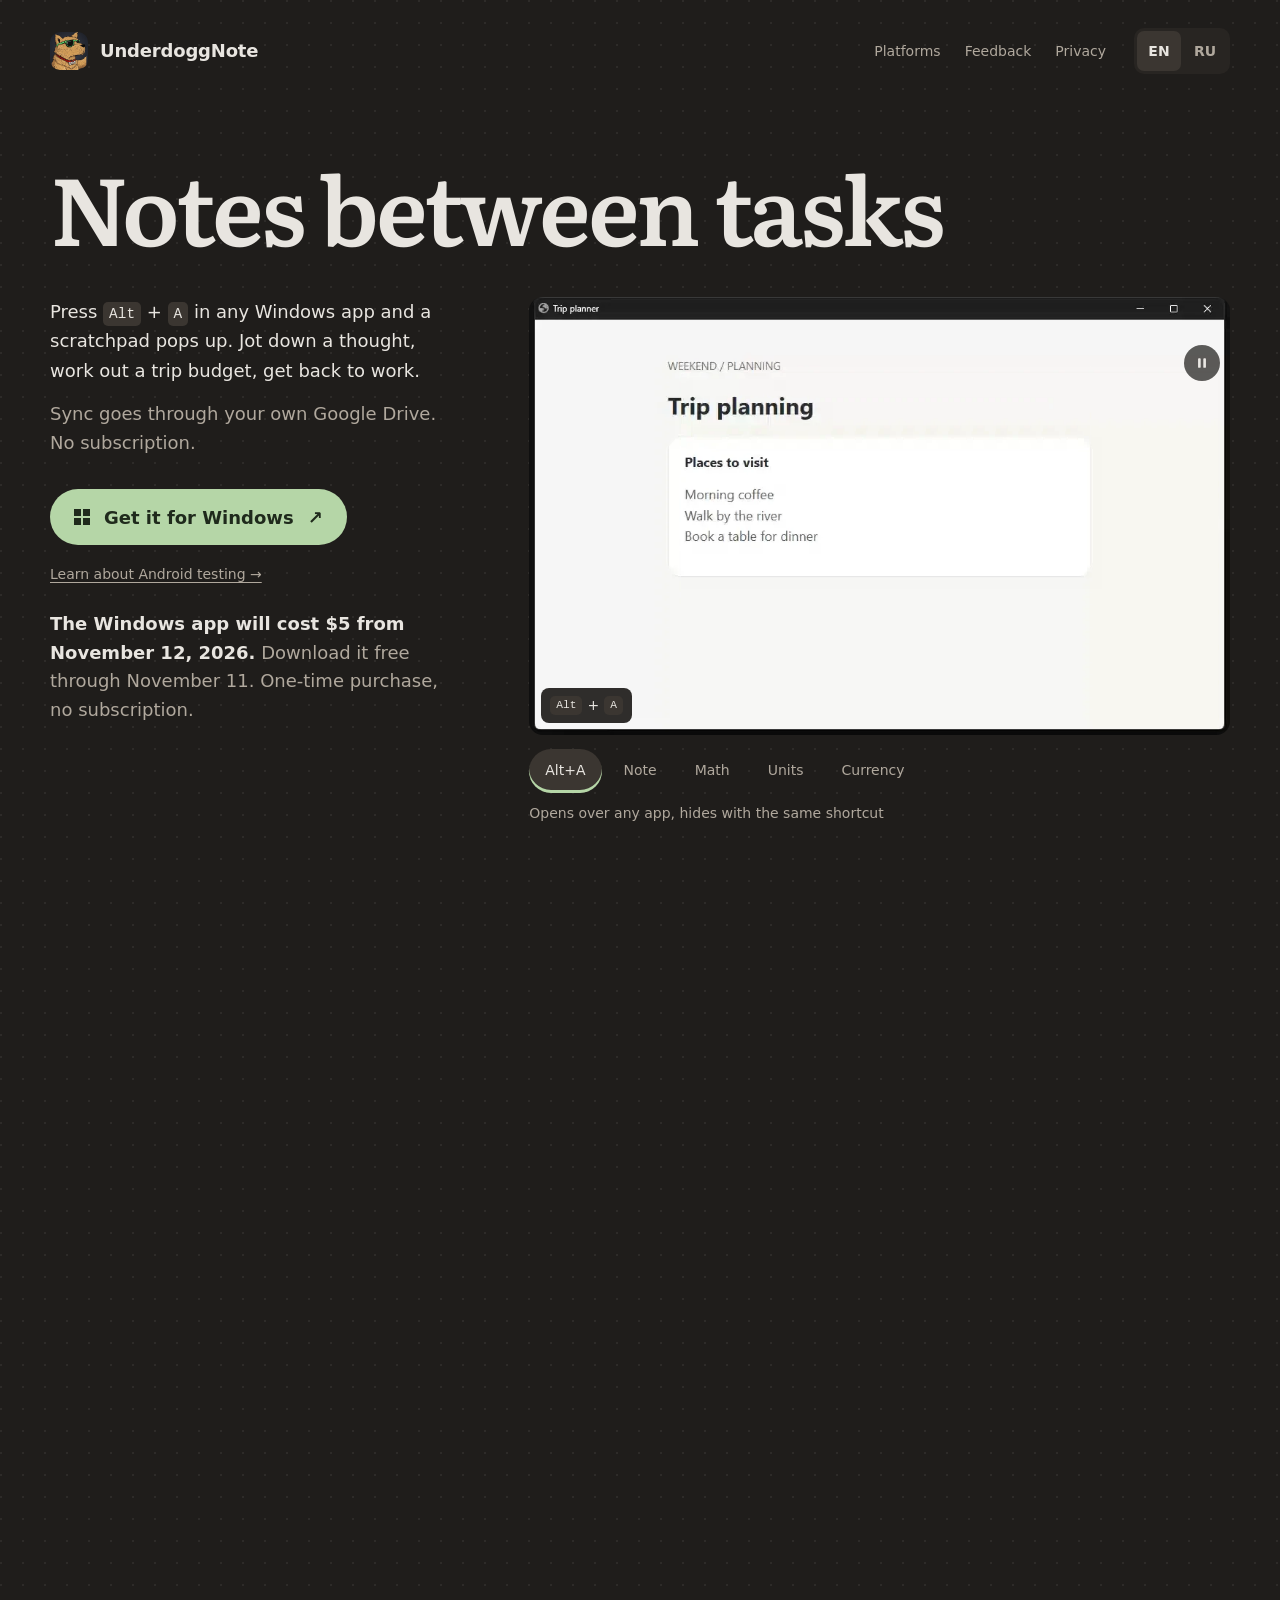
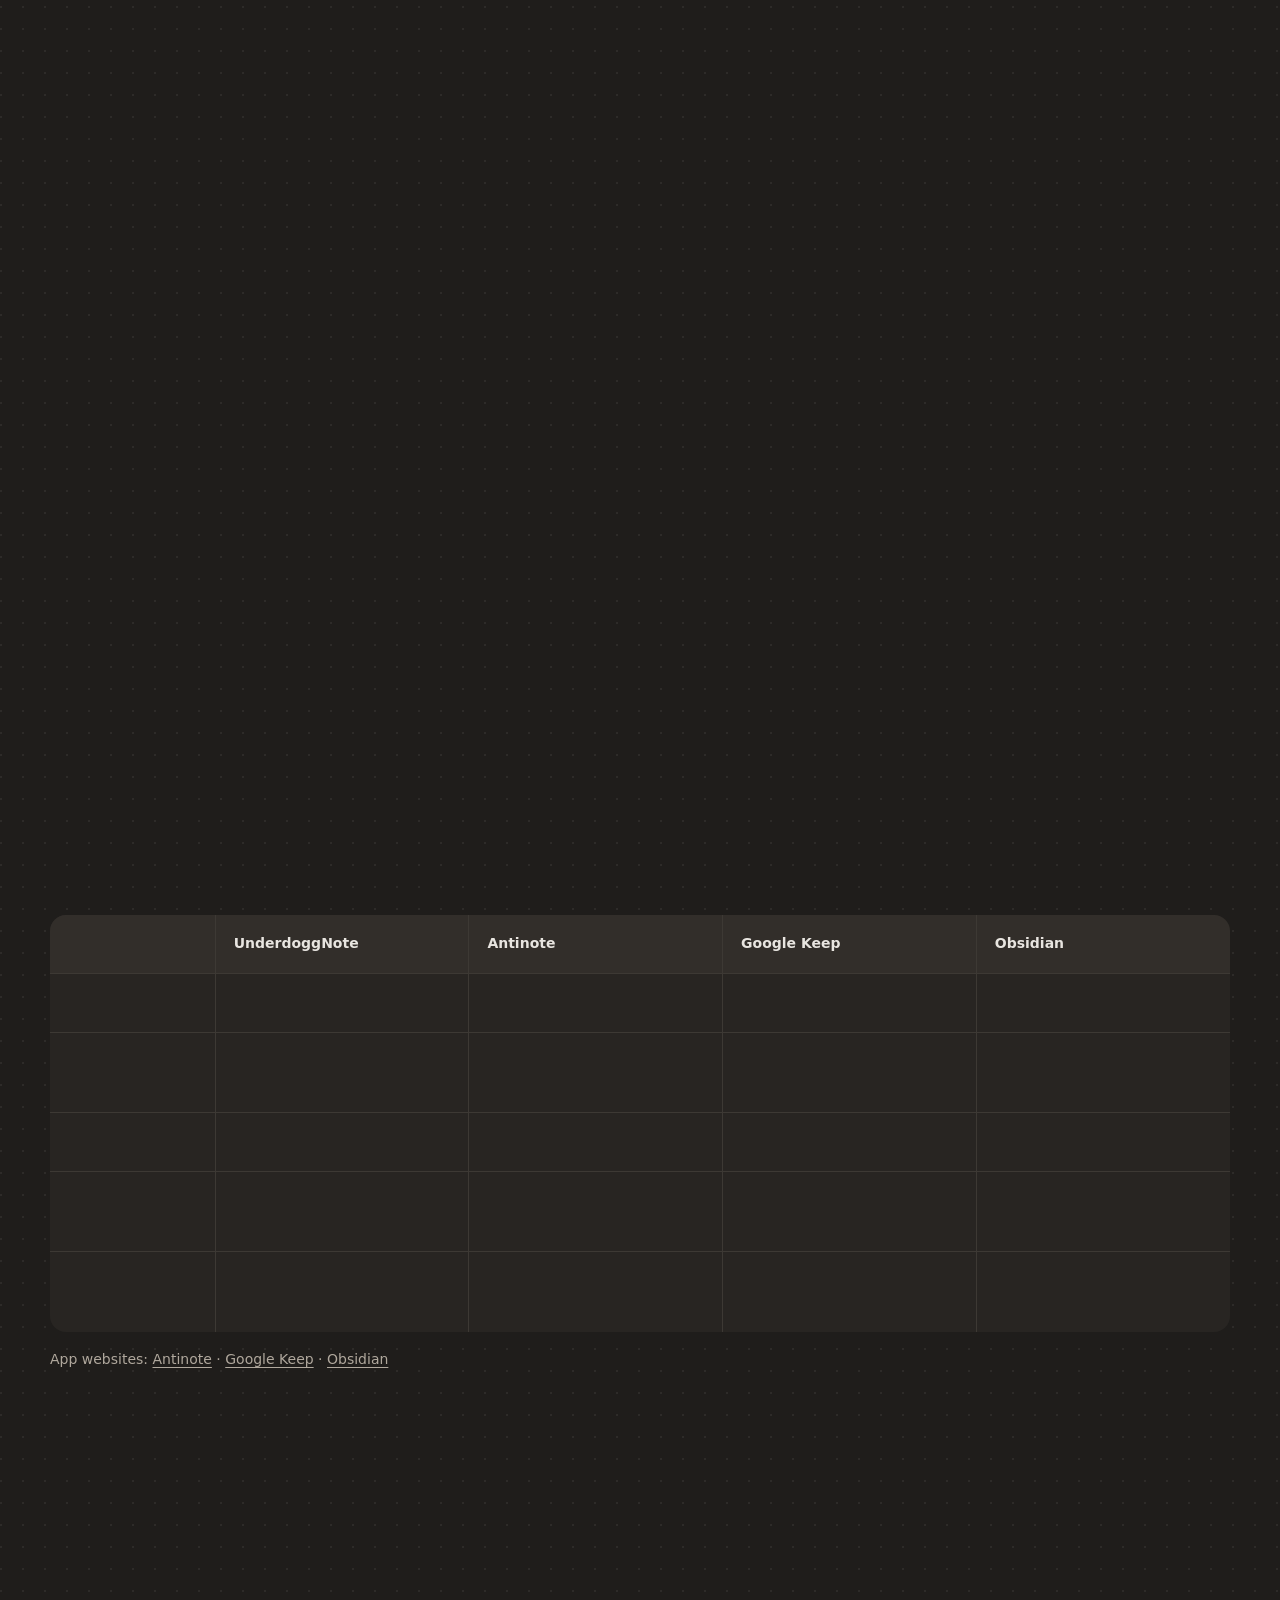
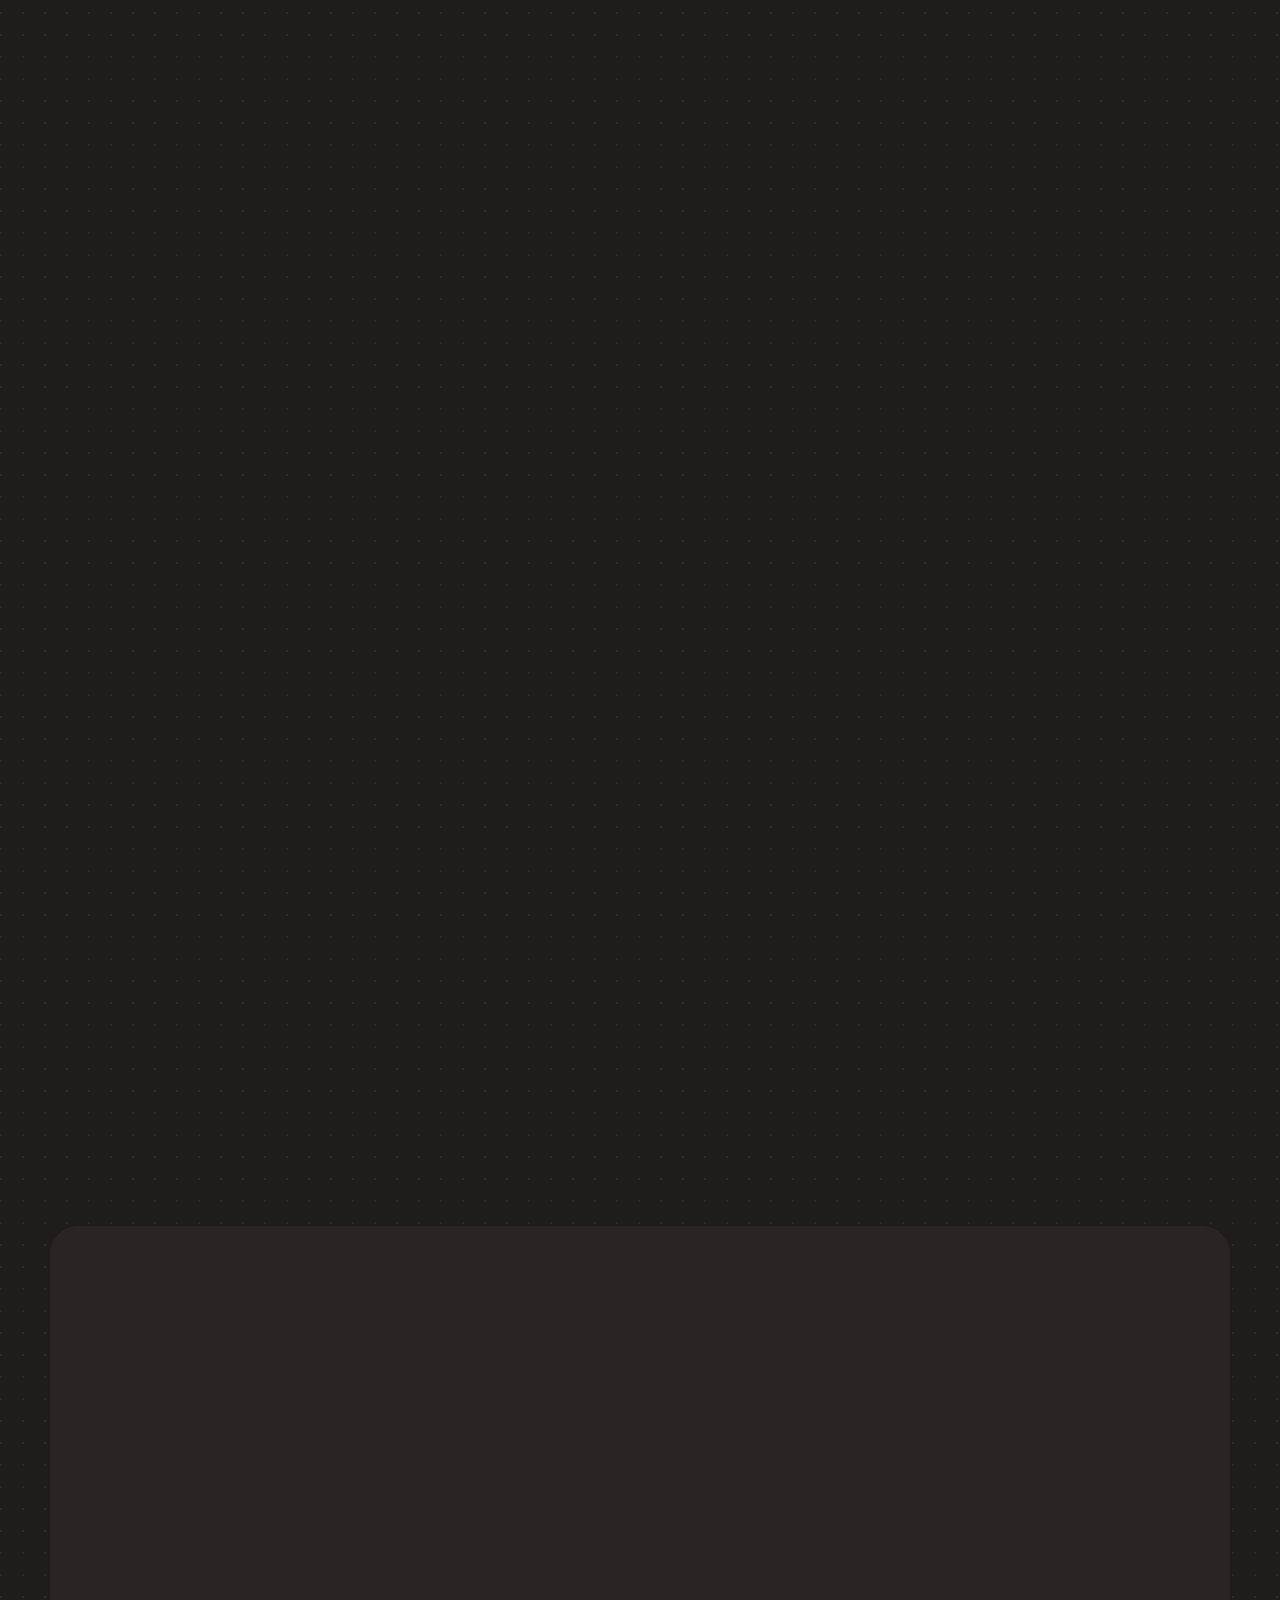
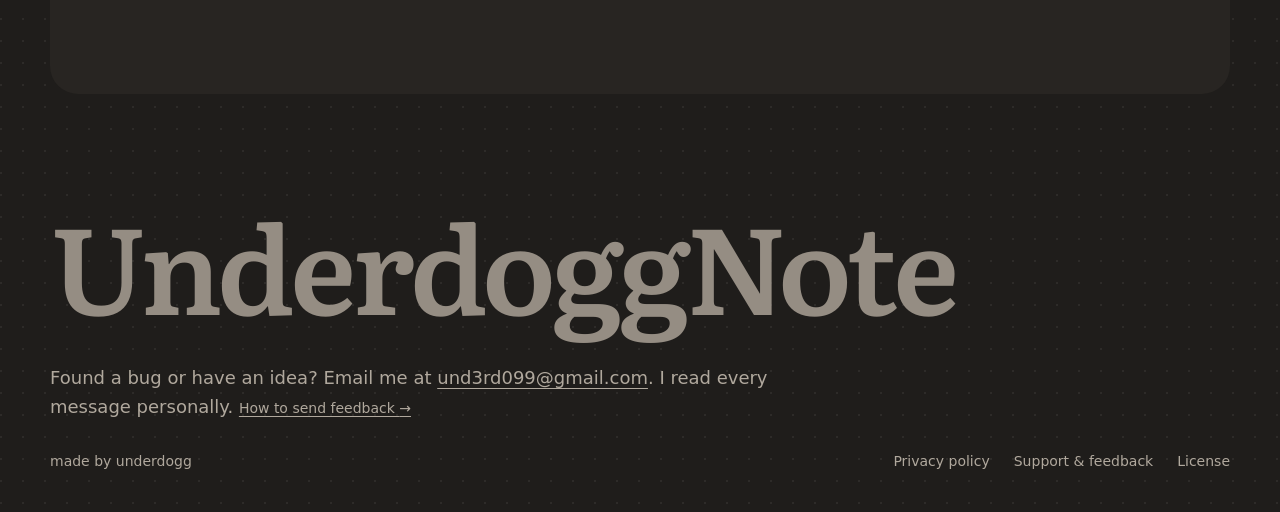
==== commit 85b52e9b: "Refine bilingual copy and fix clipped headings" ====
--- a/index.html
+++ b/index.html
@@ -19,7 +19,7 @@
   <meta name="twitter:card" content="summary_large_image">
   <meta http-equiv="Content-Security-Policy" content="default-src 'none'; style-src 'self'; img-src 'self'; script-src 'self'; font-src 'self'; base-uri 'none'; form-action 'none'">
   <link rel="icon" href="/assets/app-icon.png">
-  <link rel="stylesheet" href="/site.css?v=20261030b">
+  <link rel="stylesheet" href="/site.css?v=20261030d">
   <link rel="preload" href="/assets/fonts/literata-latin-600-normal.woff2" as="font" type="font/woff2" crossorigin>
   <script defer src="/demo-carousel.js?v=20261030a"></script>
   <script defer src="/share-link.js?v=20261030a"></script>
@@ -42,9 +42,9 @@
           <div class="hero-actions">
             <button class="button button-primary send-to-pc" type="button" data-send-to-pc data-url="https://apps.microsoft.com/detail/9N2R52B29SSF" data-copied="Link copied" hidden>Send the link to my PC</button>
             <a class="button button-primary" href="https://apps.microsoft.com/detail/9N2R52B29SSF" aria-label="Get it for Windows from Microsoft Store"><span class="store-mark" aria-hidden="true"><i></i><i></i><i></i><i></i></span><span>Get it for Windows</span><span aria-hidden="true">↗</span></a>
-            <a class="text-link" href="/support/#android-testing">The Android version is in testing. Want in? <span aria-hidden="true">→</span></a>
+            <a class="text-link" href="/support/#android-testing">Learn about Android testing <span aria-hidden="true">→</span></a>
           </div>
-          <p class="availability"><strong>Free now in Microsoft Store.</strong> I plan to keep access and updates free for those who get it with their Microsoft account by November 11. Local notes need no app account.</p>
+          <p class="availability"><strong>The Windows app will cost $5 from November 12, 2026.</strong> Download it free through November 11. One-time purchase, no subscription.</p>
         </div>
         <div class="hero-media">
           <figure class="capture-preview demo-carousel" data-demo-carousel data-play-label="Play demos" data-pause-label="Pause demos">
@@ -61,17 +61,17 @@
           </div>
             <figcaption class="demo-caption" data-demo-caption aria-live="polite">Opens over any app, hides with the same shortcut</figcaption>
           </figure>
-          <aside class="dog-note" aria-label="A note from the dog"><img src="/assets/dog-head.webp" alt="" width="36" height="36"><p>You call, I come running. You're done, I'm gone.</p></aside>
+          <aside class="dog-note" aria-label="Tip"><img src="/assets/dog-head.webp" alt="" width="36" height="36"><p>Ideas rarely arrive on schedule. Keep a scratchpad nearby.</p></aside>
         </div>
       </section>
 
       <section class="more" aria-labelledby="more-title">
         <figure class="more__shot"><img src="/assets/app-window.webp?v=20261030a" width="1024" height="640" alt="The UnderdoggNote window: headings, multiplication, miles converted to kilometers"><figcaption>This is what the UnderdoggNote window looks like</figcaption></figure>
         <div class="more__body">
-          <h2 id="more-title">And also</h2>
+          <h2 id="more-title">Working with your notes</h2>
           <div class="more-list">
-          <article><h3>The keepers go to Obsidian</h3><p>Send a note worth keeping to your Obsidian vault as a plain Markdown file, or save it as <code>.md</code> or <code>.txt</code> anywhere you like.</p></article>
-          <article><h3>Sync through your own Google Drive</h3><p>Turn it on in Settings. Your notes live in your Google Drive. I don't run a server.</p><aside class="dog-note" aria-label="A note from the dog"><img src="/assets/dog-head.webp" alt="" width="36" height="36"><p>I keep notes in my own folder and my nose out of yours.</p></aside></article>
+          <article><h3>Save to Obsidian</h3><p>Send an important note to your Obsidian vault as a plain Markdown file, or save it as <code>.md</code> or <code>.txt</code> anywhere you like.</p></article>
+          <article><h3>Sync through your own Google Drive</h3><p>Turn it on in Settings. Your notes live in your Google Drive. I don't run a server.</p><aside class="dog-note" aria-label="Tip"><img src="/assets/dog-head.webp" alt="" width="36" height="36"><p>A separate folder for your notes. The rest of your Drive stays untouched.</p></aside></article>
           <article><h3>No sign-up</h3><p>For local notes, you don't need an app account or a Google sign-in. Install it and start typing.</p></article>
         </div>
         </div>
@@ -80,7 +80,7 @@
       <section class="platform-section" id="platforms" aria-labelledby="platform-title">
         <div class="section-heading"><h2 id="platform-title">Platforms</h2></div>
         <div class="platform-grid">
-          <article class="platform-card platform-available"><span class="platform-status"><span class="status-light" aria-hidden="true"></span> Available</span><h3>Windows</h3><p>Free now in Microsoft Store. A one-time purchase and a 7-day trial are planned from November 12.</p><a class="platform-link" href="https://apps.microsoft.com/detail/9N2R52B29SSF">Get it for Windows <span aria-hidden="true">↗</span></a></article>
+          <article class="platform-card platform-available"><span class="platform-status"><span class="status-light" aria-hidden="true"></span> Available</span><h3>Windows</h3><p>Free through November 11. From November 12: $5 for Windows, a one-time purchase with no subscription.</p><a class="platform-link" href="https://apps.microsoft.com/detail/9N2R52B29SSF">Get it for Windows <span aria-hidden="true">↗</span></a></article>
           <article class="platform-card"><span class="platform-status">In testing</span><h3>Android</h3><p>In testing. There's no public download yet.</p><a class="platform-link" href="/support/#android-testing">Ask about testing <span aria-hidden="true">→</span></a></article>
         </div>
         <p class="platform-other">Mac: getting it ready. iPhone: not yet.</p>
@@ -90,46 +90,46 @@
         <div class="section-heading"><h2 id="compare-title">How it compares</h2><p>Antinote is Mac only, Keep has no built-in calculator, and Obsidian is built for a knowledge base.</p></div>
         <div class="compare-scroll" role="region" aria-label="App comparison" tabindex="0"><table class="compare-table">
           <thead><tr><th scope="col"><span class="visually-hidden">What we compare</span></th><th scope="col">UnderdoggNote</th><th scope="col">Antinote</th><th scope="col">Google Keep</th><th scope="col">Obsidian</th></tr></thead>
-          <tbody><tr><th scope="row">Best for</th><td data-label="UnderdoggNote">Scratch notes and calculations</td><td data-label="Antinote">Quick notes</td><td data-label="Google Keep">Notes and lists</td><td data-label="Obsidian">A knowledge base</td></tr><tr><th scope="row">Runs on</th><td data-label="UnderdoggNote">Windows; Android in testing</td><td data-label="Antinote">macOS</td><td data-label="Google Keep">Android, iPhone, web</td><td data-label="Obsidian">Windows, macOS, Linux, Android, iPhone</td></tr><tr><th scope="row">Math in notes</th><td data-label="UnderdoggNote">Yes</td><td data-label="Antinote">Yes</td><td data-label="Google Keep">No</td><td data-label="Obsidian"><a href="https://community.obsidian.md/plugins/numerals">Via plugins</a></td></tr><tr><th scope="row">Price</th><td data-label="UnderdoggNote">Free now; planned from Nov 12: $5 once in the US and a 7-day trial</td><td data-label="Antinote">$5 once</td><td data-label="Google Keep">Free</td><td data-label="Obsidian">Free; Obsidian Sync is paid separately</td></tr><tr><th scope="row">Sync</th><td data-label="UnderdoggNote">Your Google Drive, no end-to-end encryption</td><td data-label="Antinote">iCloud, Apple devices only, encrypted</td><td data-label="Google Keep">Your Google account</td><td data-label="Obsidian">Obsidian Sync or your own setup</td></tr></tbody>
+          <tbody><tr><th scope="row">Best for</th><td data-label="UnderdoggNote">Scratch notes and calculations</td><td data-label="Antinote">Quick notes</td><td data-label="Google Keep">Notes and lists</td><td data-label="Obsidian">A knowledge base</td></tr><tr><th scope="row">Runs on</th><td data-label="UnderdoggNote">Windows; Android in testing</td><td data-label="Antinote">macOS</td><td data-label="Google Keep">Android, iPhone, web</td><td data-label="Obsidian">Windows, macOS, Linux, Android, iPhone</td></tr><tr><th scope="row">Math in notes</th><td data-label="UnderdoggNote">Yes</td><td data-label="Antinote">Yes</td><td data-label="Google Keep">No</td><td data-label="Obsidian"><a href="https://community.obsidian.md/plugins/numerals">Via plugins</a></td></tr><tr><th scope="row">Price</th><td data-label="UnderdoggNote">Free through Nov 11. From Nov 12: $5 once in the US</td><td data-label="Antinote">$5 once</td><td data-label="Google Keep">Free</td><td data-label="Obsidian">Free; Obsidian Sync is paid separately</td></tr><tr><th scope="row">Sync</th><td data-label="UnderdoggNote">Your Google Drive, no end-to-end encryption</td><td data-label="Antinote">iCloud, Apple devices only, encrypted</td><td data-label="Google Keep">Your Google account</td><td data-label="Obsidian">Obsidian Sync or your own setup</td></tr></tbody>
         </table></div>
         <p class="comparison-sources">App websites: <a href="https://antinote.io/">Antinote</a> · <a href="https://keep.google.com/">Google Keep</a> · <a href="https://obsidian.md/">Obsidian</a></p>
-      <aside class="dog-note" aria-label="A note from the dog"><img src="/assets/dog-head.webp" alt="" width="36" height="36"><p>Mac folks have Antinote. Windows folks have me.</p></aside>
+      <aside class="dog-note" aria-label="Tip"><img src="/assets/dog-head.webp" alt="" width="36" height="36"><p>Different tools suit different tasks. This one is for quick notes and calculations.</p></aside>
       </section>
 
       <section class="story" aria-labelledby="story-title">
         <div class="story__copy">
-          <h2 id="story-title">Where the ideas come from</h2>
-          <p>I'm building UnderdoggNote on my own. The keyword-on-the-first-line idea comes from <a href="https://antinote.io/">Antinote</a>, and the math from <a href="https://numi.app/">Numi</a> and <a href="https://soulver.app/">Soulver</a>. Some of the code comes from noted, an open-source project by khurram bhutto.</p><p>Thanks to all of them.</p>
+          <h2 id="story-title">About the project</h2>
+          <p>I build UnderdoggNote independently. <a href="https://antinote.io/">Antinote</a> inspired its quick-capture workflow; <a href="https://numi.app/">Numi</a> and <a href="https://soulver.app/">Soulver</a> inspired calculations in text.</p><p>Thanks to their creators for the ideas.</p>
         </div>
         <figure class="story__art">
           <img src="/assets/app-icon.png" width="200" height="200" alt="A dog in green sunglasses, the UnderdoggNote mascot">
-          <figcaption>"An underdog is the one nobody bets on. I'm used to it."</figcaption>
+          <figcaption>An independent project by underdogg.</figcaption>
         </figure>
       </section>
 
       <section class="faq" aria-labelledby="faq-title"><div class="section-heading"><h2 id="faq-title">Questions and answers</h2></div><div class="faq-grid">
-        <article class="faq-item"><h3>How much does it cost?</h3><p>The Windows app is free now. I plan to introduce a one-time price of $5 in the US and a 7-day trial from November 12, 2026; local prices will appear in Microsoft Store. I plan to keep access and updates free for those who get it with their Microsoft account by November 11. Sync through your Google Drive needs no separate app subscription.</p></article>
+        <article class="faq-item"><h3>How much does it cost?</h3><p>The Windows app is free through November 11, 2026. From November 12, it will cost $5 in the US as a one-time purchase, with no subscription. Microsoft Store shows the price for your country. Sync through your Google Drive needs no separate app subscription.</p></article>
         <article class="faq-item"><h3>What can the app see in Google Drive?</h3><p>Only its own hidden folder. It can't see your other Drive files, your Gmail or your photos. Sync isn't end-to-end encrypted; the <a href="/privacy/">privacy policy</a> has the details.</p></article>
         <article class="faq-item"><h3>Does the app collect data?</h3><p>The app doesn't automatically send me note text or logs. Google, Microsoft and the currency-rate service have their own rules; the <a href="/privacy/">privacy policy</a> lists them.</p></article>
         <article class="faq-item"><h3>Does it work offline?</h3><p>Local notes and ordinary calculations work offline. Sync and fresh exchange rates need a connection; a saved rate, if available, may be out of date.</p></article>
         <article class="faq-item"><h3>Can I change Alt+A?</h3><p>Yes, in Settings.</p></article>
-        <article class="faq-item"><h3>Will there be an iPhone version?</h3><p>Not yet. If you want one, <a href="mailto:und3rd099@gmail.com?subject=UnderdoggNote%20for%20iPhone">email me</a>. I'm counting.</p></article>
+        <article class="faq-item"><h3>Will there be an iPhone version?</h3><p>Not yet. If you want one, <a href="mailto:und3rd099@gmail.com?subject=UnderdoggNote%20for%20iPhone">email me</a>. Your interest helps me decide what to build next.</p></article>
       </div></section>
 
       <section class="closing" aria-labelledby="closing-title">
         <div class="closing-copy">
           <h2 id="closing-title">Get UnderdoggNote</h2>
-          <p>Get it free from Microsoft Store. A one-time purchase and a 7-day trial are planned from November 12.</p>
+          <p>Download free through November 11. The Windows app will cost $5 from November 12. One-time purchase, no subscription.</p>
           <div class="closing-actions">
             <button class="button button-primary send-to-pc" type="button" data-send-to-pc data-url="https://apps.microsoft.com/detail/9N2R52B29SSF" data-copied="Link copied" hidden>Send the link to my PC</button>
             <a class="button button-primary" href="https://apps.microsoft.com/detail/9N2R52B29SSF" aria-label="Get it for Windows from Microsoft Store"><span class="store-mark" aria-hidden="true"><i></i><i></i><i></i><i></i></span><span>Get it for Windows</span><span aria-hidden="true">↗</span></a>
           </div>
-          <aside class="dog-note" aria-label="A note from the dog"><img src="/assets/dog-head.webp" alt="" width="36" height="36"><p>If you need me, I'm on Alt+A.</p></aside>
+          <aside class="dog-note" aria-label="Tip"><img src="/assets/dog-head.webp" alt="" width="36" height="36"><p>Good ideas are worth writing down.</p></aside>
         </div>
         <figure class="closing__shot"><img src="/assets/demo-note-poster.png?v=20261030a" width="640" height="400" alt="A Weekend list checklist with two items in UnderdoggNote"></figure>
       </section>
     </main>
-    <footer><p class="footer-mark" aria-hidden="true">UnderdoggNote</p><p class="footer-feedback" id="try-it">Found a bug or missing something? Email me at <a href="mailto:und3rd099@gmail.com">und3rd099@gmail.com</a>. I read everything myself. <a class="text-link" href="/support/#feedback">How to send feedback <span aria-hidden="true">→</span></a></p><div class="footer-row"><span>Made by underdogg and one dog in sunglasses · © 2026</span><nav aria-label="Footer navigation"><a href="/privacy/">Privacy policy</a><a href="/support/">Support &amp; feedback</a><a href="/license/">License</a></nav></div></footer>
+    <footer><p class="footer-mark" aria-hidden="true">UnderdoggNote</p><p class="footer-feedback" id="try-it">Found a bug or have an idea? Email me at <a href="mailto:und3rd099@gmail.com">und3rd099@gmail.com</a>. I read every message personally. <a class="text-link" href="/support/#feedback">How to send feedback <span aria-hidden="true">→</span></a></p><div class="footer-row"><span lang="en">made by underdogg</span><nav aria-label="Footer navigation"><a href="/privacy/">Privacy policy</a><a href="/support/">Support &amp; feedback</a><a href="/license/">License</a></nav></div></footer>
   </div>
 </body>
 </html>
--- a/site.css
+++ b/site.css
@@ -87,7 +87,7 @@
 
 /* The footer closes the page with the name at full width. */
 footer{padding:96px 0 40px;color:var(--muted);font-size:var(--fs-label)}
-.footer-mark{font:600 clamp(44px,9.5vw,136px)/.9 var(--font-display);letter-spacing:-.035em;color:#958d83;white-space:nowrap;overflow:hidden}
+.footer-mark{font:600 clamp(28px,9.5vw,136px)/1.2 var(--font-display);letter-spacing:-.035em;color:#958d83;white-space:nowrap;overflow:visible}
 .footer-row{display:flex;align-items:center;justify-content:space-between;gap:24px;margin-top:28px}
 footer nav a{font-size:var(--fs-label)}
 
@@ -226,10 +226,11 @@
 .motion .m-row{opacity:0;transform:translateY(14px);transition:opacity .5s var(--ease-out),transform .6s var(--ease-out)}
 .motion .m-settle{opacity:0;transform:scale(.96);transition:opacity .9s var(--ease-out),transform 1.1s var(--ease-out)}
 .motion .m-tilt{opacity:0;transform:translateY(20px) rotate(-6deg);transition:opacity .8s var(--ease-out),transform 1s var(--ease-out)}
-.motion .m-title{clip-path:inset(100% 0 0 0);transform:translateY(.25em);transition:clip-path 1s var(--ease-out),transform 1s var(--ease-out)}
+.motion .m-title{opacity:0;transform:translateY(.25em);transition:opacity .7s var(--ease-out),transform 1s var(--ease-out)}
 .motion .m-open{clip-path:inset(0 0 100% 0);transition:clip-path .9s cubic-bezier(.65,0,.35,1) var(--d,0ms)}
 .motion .m-rise,.motion .m-row,.motion .m-settle,.motion .m-tilt,.motion .m-title{transition-delay:var(--d,0ms)}
-.motion .is-in{opacity:1;transform:none;clip-path:inset(0)}
+.motion .is-in{opacity:1;transform:none}
+.motion .m-open.is-in{clip-path:inset(0)}
 
 @media(prefers-reduced-motion:reduce){
   .motion .m-rise,.motion .m-row,.motion .m-settle,.motion .m-tilt,.motion .m-title,.motion .m-open{opacity:1;transform:none;clip-path:none;transition:none}
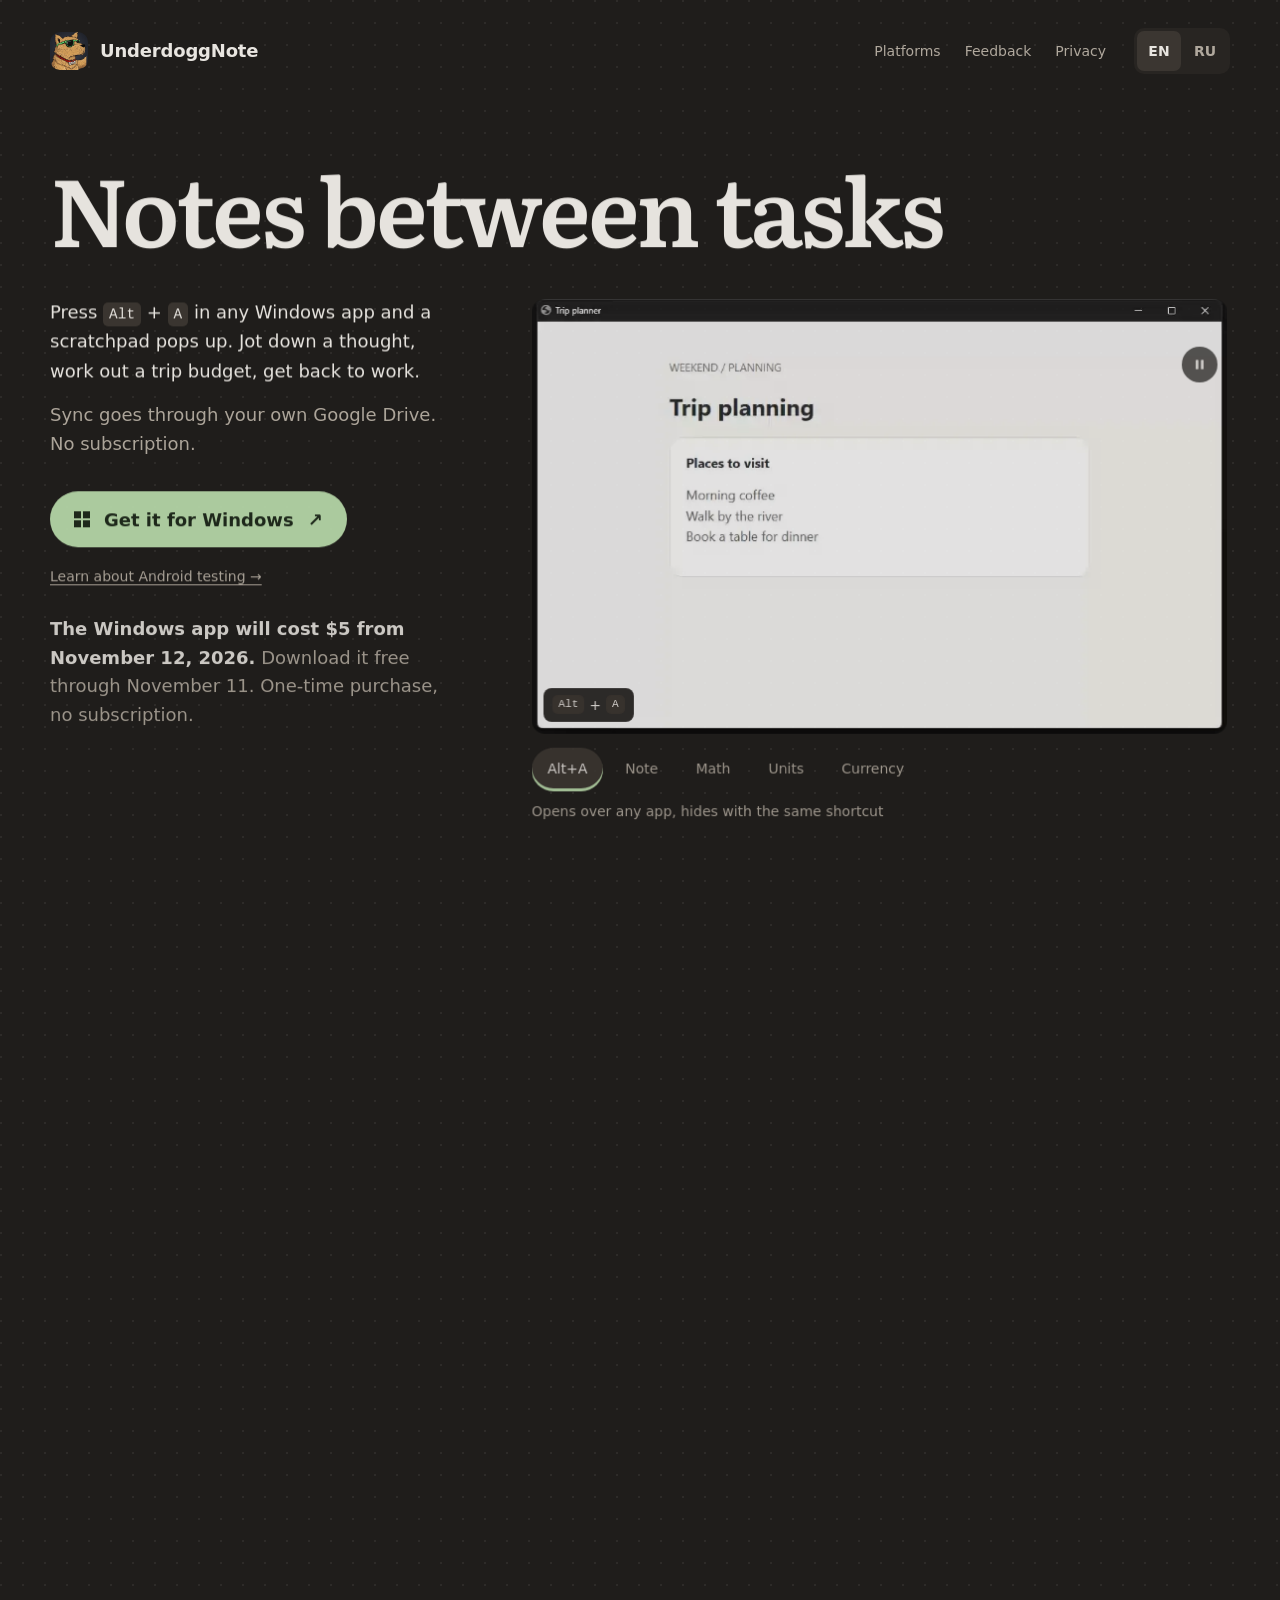
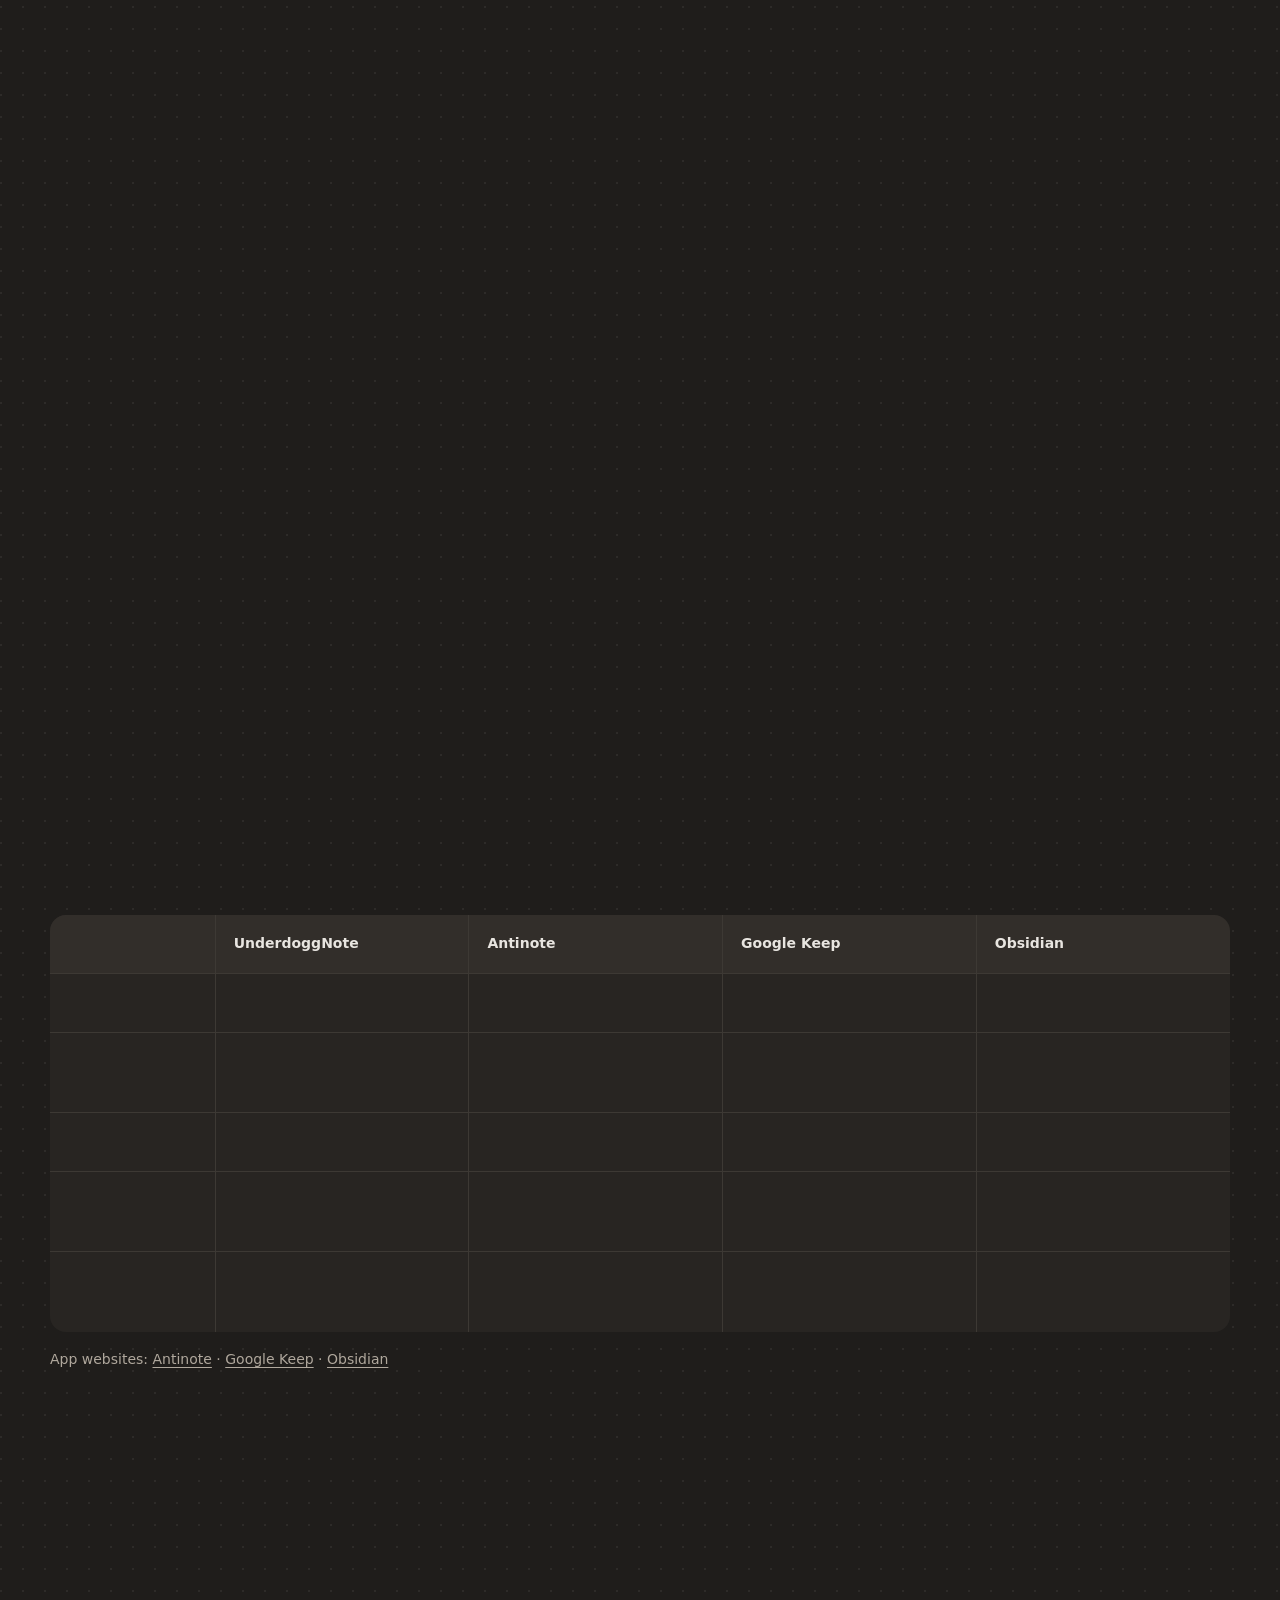
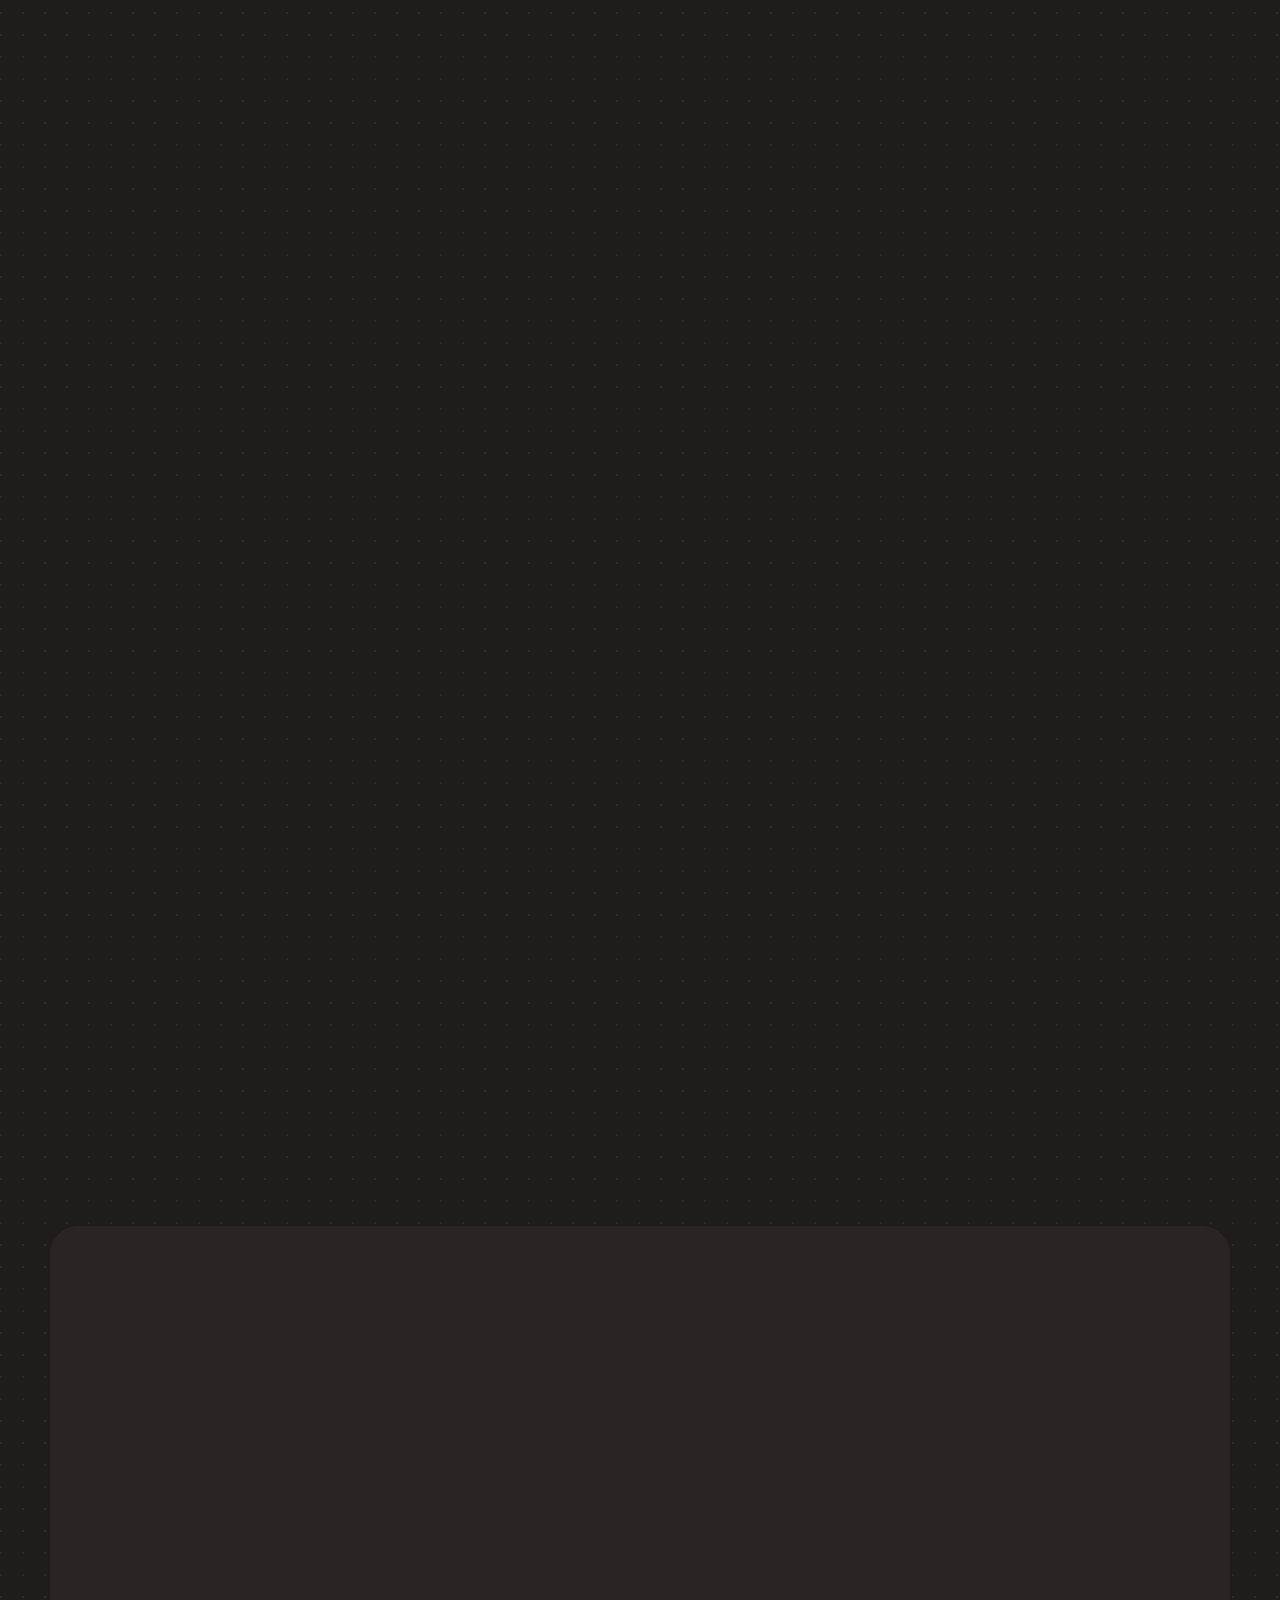
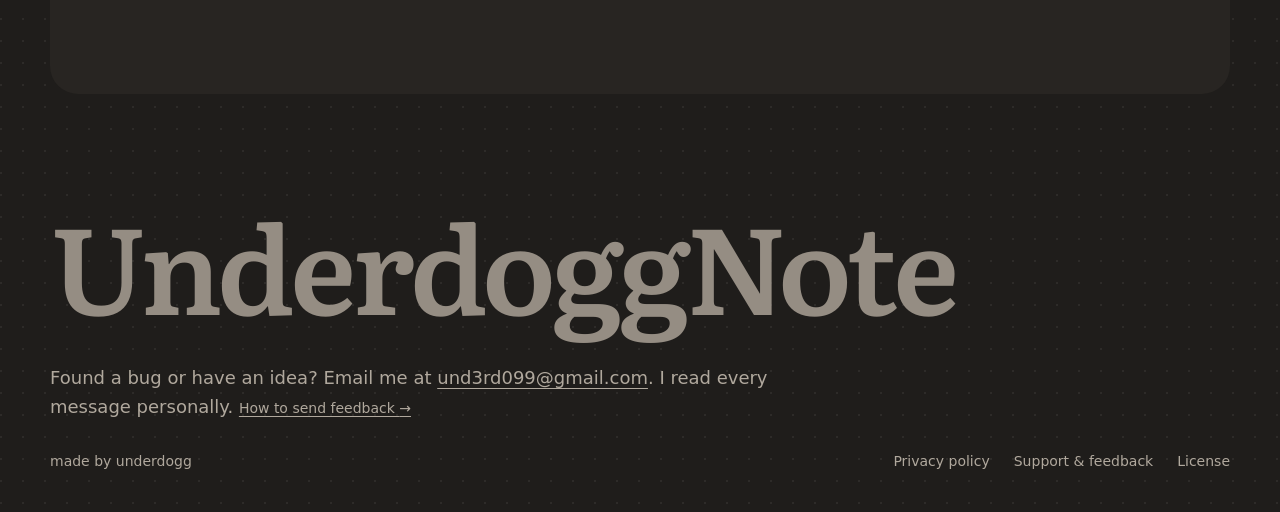
==== commit cd4b9e17: "Point website to organization Pages domain" ====
--- a/index.html
+++ b/index.html
@@ -6,20 +6,20 @@
   <meta name="viewport" content="width=device-width,initial-scale=1">
   <title>UnderdoggNote — a hotkey scratchpad for Windows</title>
   <meta name="description" content="A scratchpad that pops up over any Windows app with Alt+A. It does math as you type, syncs through your own Google Drive and sends notes to Obsidian.">
-  <link rel="canonical" href="https://und3rd0gg.github.io/">
-  <link rel="alternate" hreflang="en" href="https://und3rd0gg.github.io/">
-  <link rel="alternate" hreflang="ru" href="https://und3rd0gg.github.io/ru/">
-  <link rel="alternate" hreflang="x-default" href="https://und3rd0gg.github.io/">
+  <link rel="canonical" href="https://underdogg-note.github.io/">
+  <link rel="alternate" hreflang="en" href="https://underdogg-note.github.io/">
+  <link rel="alternate" hreflang="ru" href="https://underdogg-note.github.io/ru/">
+  <link rel="alternate" hreflang="x-default" href="https://underdogg-note.github.io/">
   <meta property="og:type" content="website">
-  <meta property="og:url" content="https://und3rd0gg.github.io/">
+  <meta property="og:url" content="https://underdogg-note.github.io/">
   <meta property="og:title" content="UnderdoggNote — a scratchpad for everything in between">
   <meta property="og:description" content="Press Alt+A and a scratchpad pops up over any app. It does math as you type.">
-  <meta property="og:image" content="https://und3rd0gg.github.io/assets/social-preview-real.png">
+  <meta property="og:image" content="https://underdogg-note.github.io/assets/social-preview-real.png">
   <meta property="og:image:alt" content="UnderdoggNote, its dog mascot and a close-up of calculations in the editor">
   <meta name="twitter:card" content="summary_large_image">
   <meta http-equiv="Content-Security-Policy" content="default-src 'none'; style-src 'self'; img-src 'self'; script-src 'self'; font-src 'self'; base-uri 'none'; form-action 'none'">
   <link rel="icon" href="/assets/app-icon.png">
-  <link rel="stylesheet" href="/site.css?v=20261030d">
+  <link rel="stylesheet" href="/site.css?v=20261030f">
   <link rel="preload" href="/assets/fonts/literata-latin-600-normal.woff2" as="font" type="font/woff2" crossorigin>
   <script defer src="/demo-carousel.js?v=20261030a"></script>
   <script defer src="/share-link.js?v=20261030a"></script>
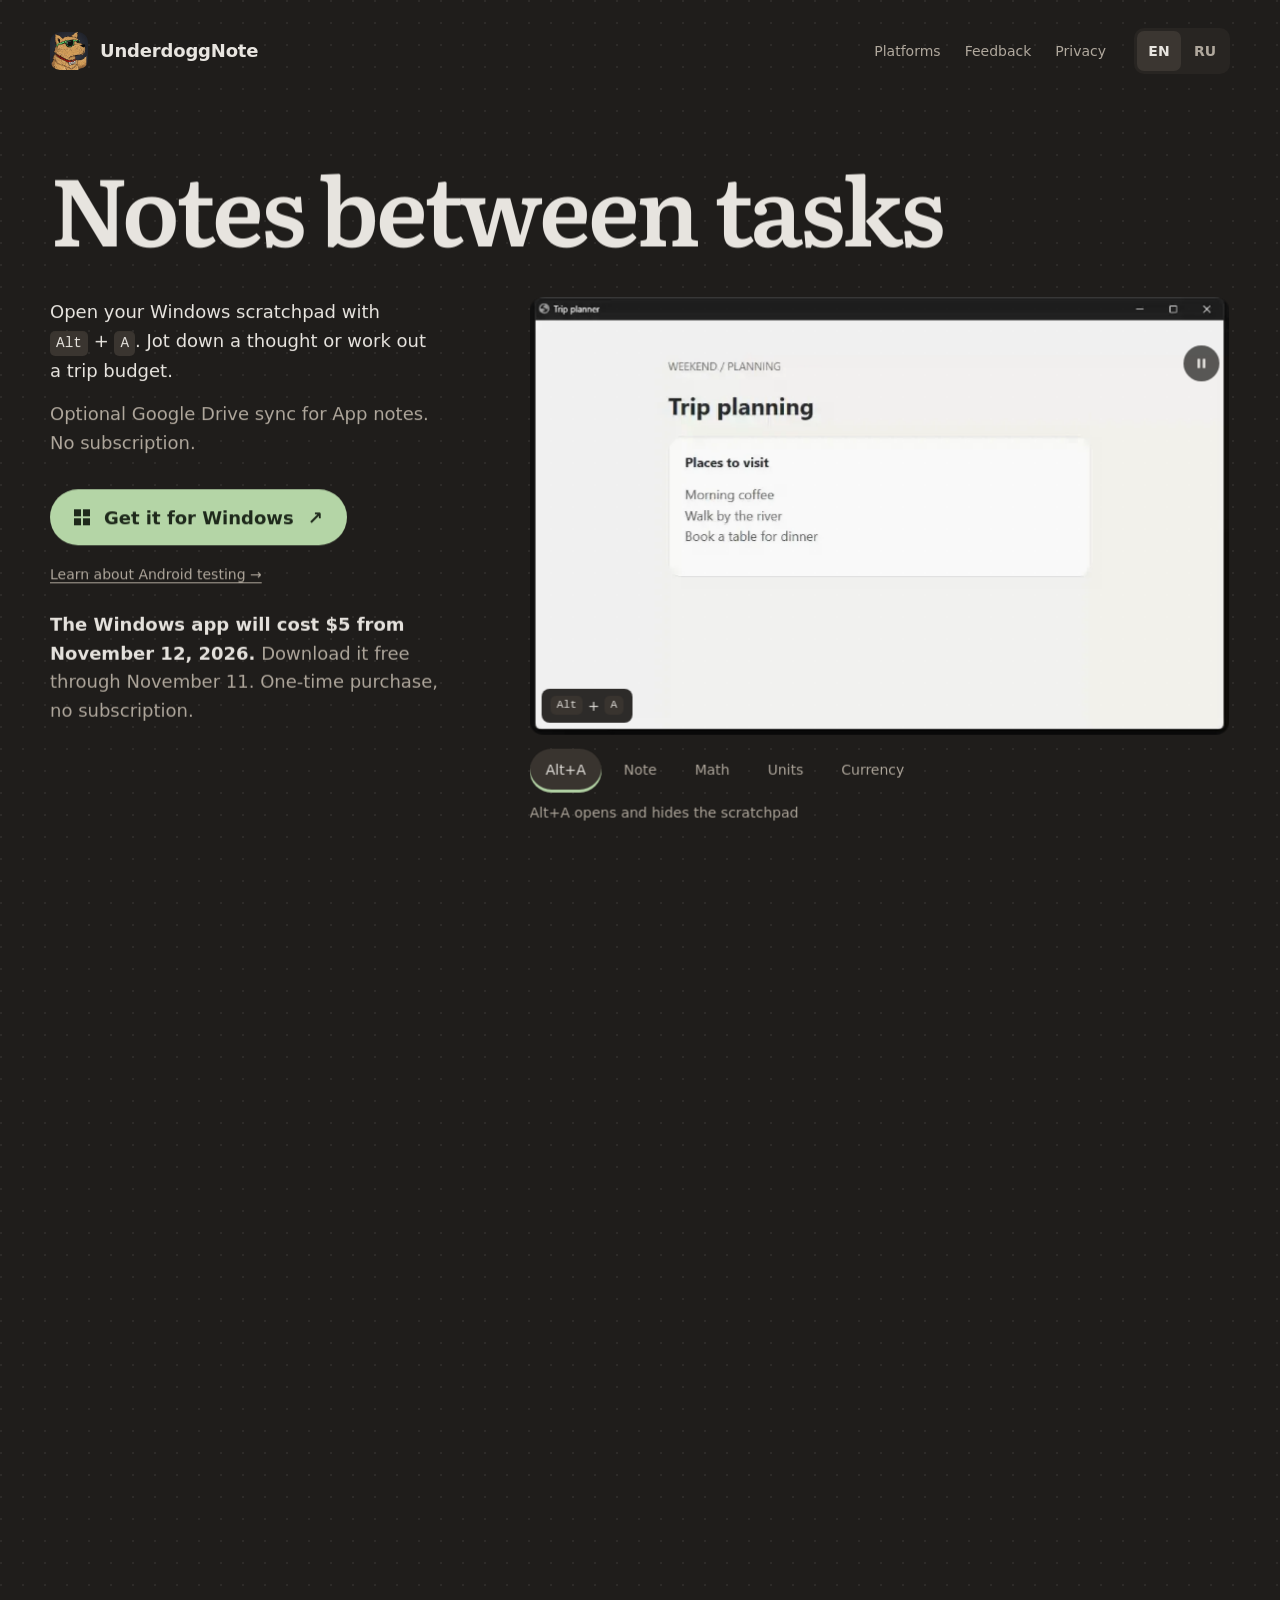
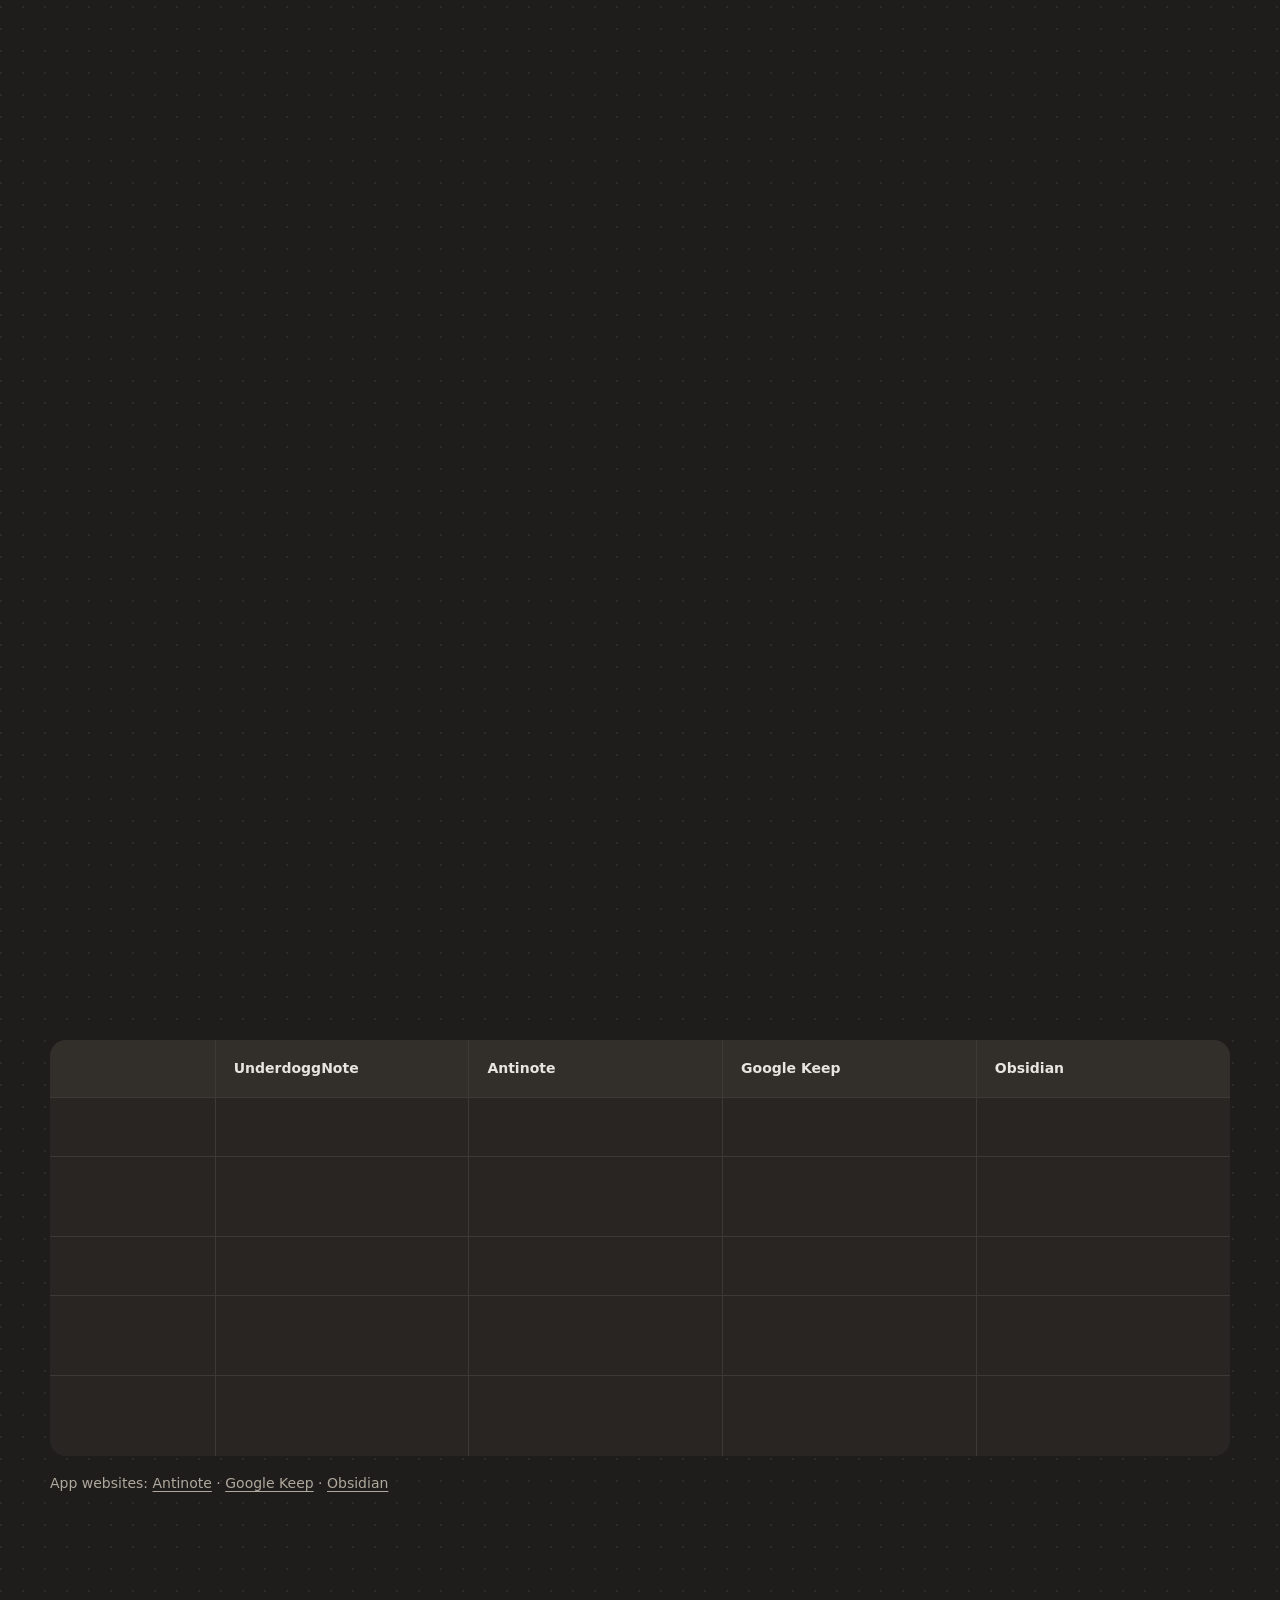
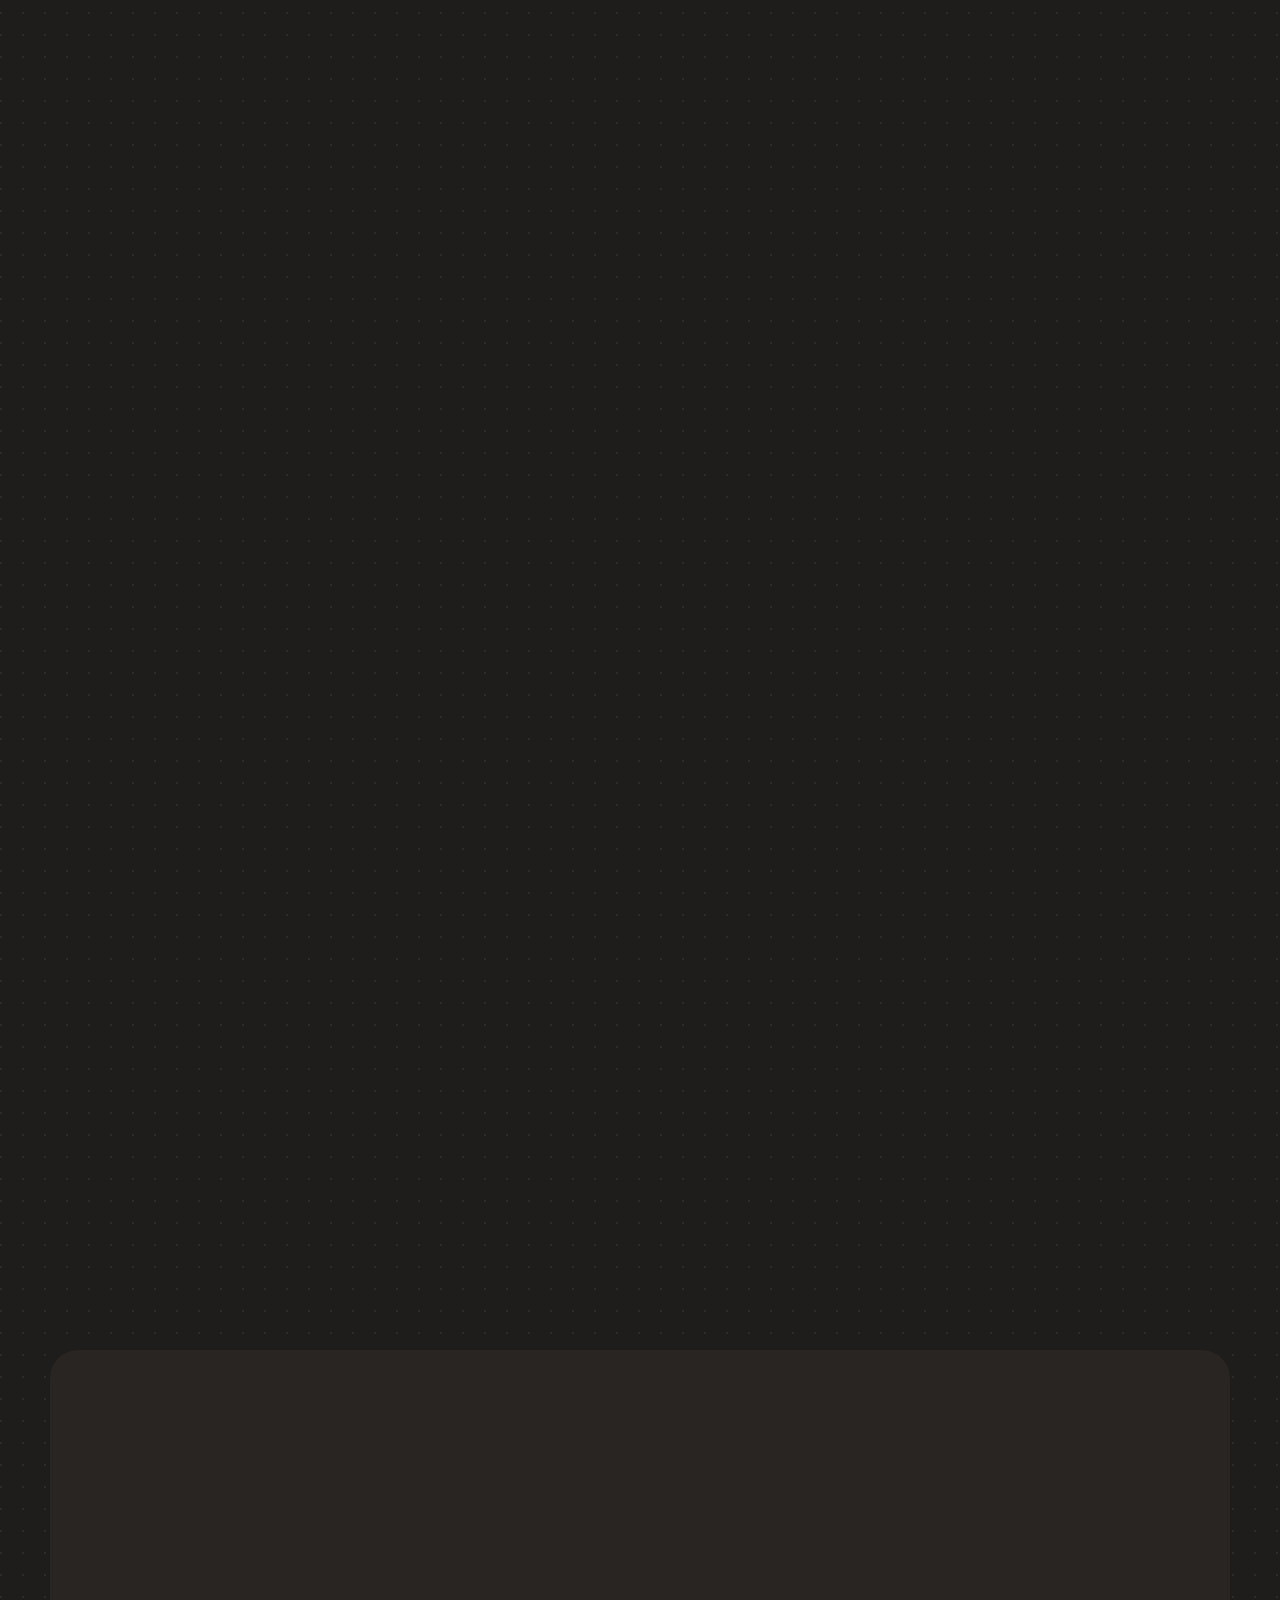
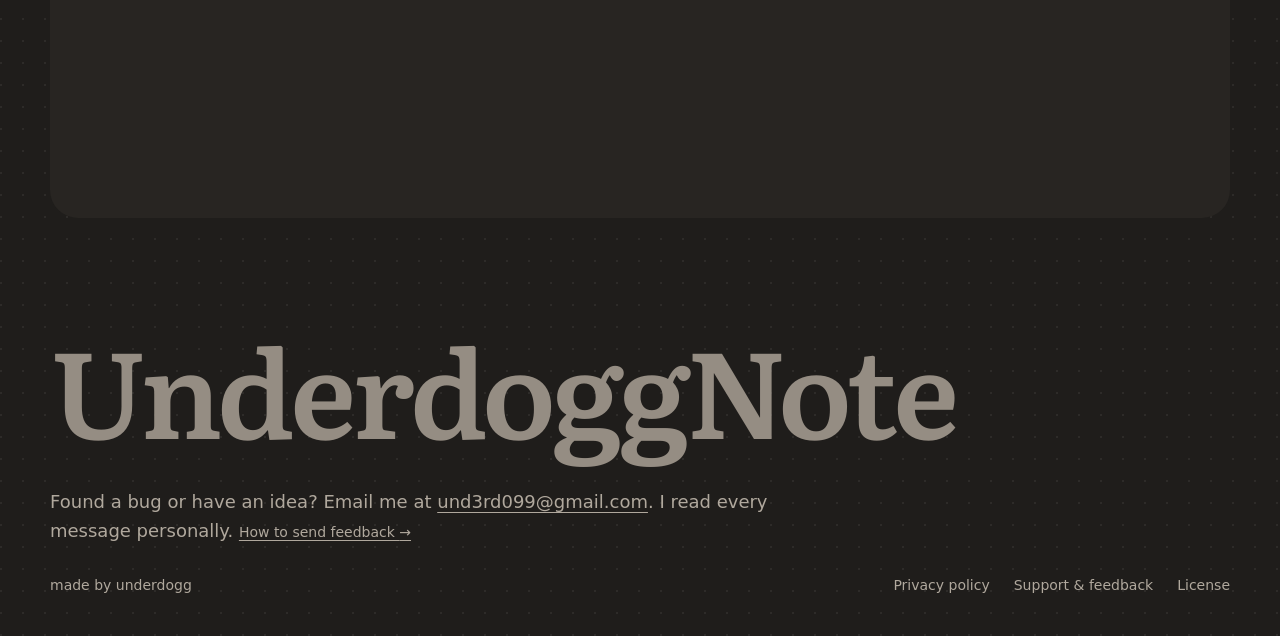
==== commit e171df5d: "Align website guidance with App, Vault and explicit transfers" ====
--- a/index.html
+++ b/index.html
@@ -5,7 +5,7 @@
   <meta name="google-site-verification" content="uG63MBSxGQwTPkxmJz1bmK2OAJdUuikm_iAh-QsIST8">
   <meta name="viewport" content="width=device-width,initial-scale=1">
   <title>UnderdoggNote — a hotkey scratchpad for Windows</title>
-  <meta name="description" content="A scratchpad that pops up over any Windows app with Alt+A. It does math as you type, syncs through your own Google Drive and sends notes to Obsidian.">
+  <meta name="description" content="A Windows scratchpad on Alt+A. Calculate as you type, sync App notes through your Google Drive, or work with Markdown files in your Obsidian vault.">
   <link rel="canonical" href="https://underdogg-note.github.io/">
   <link rel="alternate" hreflang="en" href="https://underdogg-note.github.io/">
   <link rel="alternate" hreflang="ru" href="https://underdogg-note.github.io/ru/">
@@ -13,7 +13,7 @@
   <meta property="og:type" content="website">
   <meta property="og:url" content="https://underdogg-note.github.io/">
   <meta property="og:title" content="UnderdoggNote — a scratchpad for everything in between">
-  <meta property="og:description" content="Press Alt+A and a scratchpad pops up over any app. It does math as you type.">
+  <meta property="og:description" content="Press Alt+A to open your Windows scratchpad. Calculate as you type.">
   <meta property="og:image" content="https://underdogg-note.github.io/assets/social-preview-real.png">
   <meta property="og:image:alt" content="UnderdoggNote, its dog mascot and a close-up of calculations in the editor">
   <meta name="twitter:card" content="summary_large_image">
@@ -37,8 +37,8 @@
       <section class="hero" aria-labelledby="hero-title">
         <h1 id="hero-title">Notes between tasks</h1>
         <div class="hero-copy">
-          <p class="lead">Press <span class="key-chord"><kbd>Alt</kbd> + <kbd>A</kbd></span> in any Windows app and a scratchpad pops up. Jot down a thought, work out a trip budget, get back to work.</p>
-          <p class="hero-sublead">Sync goes through your own Google Drive. No subscription.</p>
+          <p class="lead">Open your Windows scratchpad with <span class="key-chord"><kbd>Alt</kbd> + <kbd>A</kbd></span>. Jot down a thought or work out a trip budget.</p>
+          <p class="hero-sublead">Optional Google Drive sync for App notes. No subscription.</p>
           <div class="hero-actions">
             <button class="button button-primary send-to-pc" type="button" data-send-to-pc data-url="https://apps.microsoft.com/detail/9N2R52B29SSF" data-copied="Link copied" hidden>Send the link to my PC</button>
             <a class="button button-primary" href="https://apps.microsoft.com/detail/9N2R52B29SSF" aria-label="Get it for Windows from Microsoft Store"><span class="store-mark" aria-hidden="true"><i></i><i></i><i></i><i></i></span><span>Get it for Windows</span><span aria-hidden="true">↗</span></a>
@@ -51,7 +51,7 @@
           <div class="demo-stage"><img class="demo-image" data-demo-image src="/assets/demo-hotkey-poster.png?v=20261030a" width="320" height="200" alt="UnderdoggNote opening over a browser window"><span class="demo-hotkey-badge" data-demo-hotkey-badge aria-hidden="true"><kbd>Alt</kbd> + <kbd>A</kbd></span><button class="demo-toggle" type="button" data-demo-toggle data-state="playing" aria-label="Pause demos" hidden><svg class="icon-pause" viewBox="0 0 16 16" aria-hidden="true" focusable="false"><rect x="3.5" y="2.5" width="3" height="11" rx="1"/><rect x="9.5" y="2.5" width="3" height="11" rx="1"/></svg><svg class="icon-play" viewBox="0 0 16 16" aria-hidden="true" focusable="false"><path d="M4.5 2.9v10.2a.8.8 0 0 0 1.2.7l8-5.1a.8.8 0 0 0 0-1.4l-8-5.1a.8.8 0 0 0-1.2.7z"/></svg></button></div>
           <div class="demo-controls" data-demo-controls hidden>
             <div class="demo-choices" role="group" aria-label="Pick a demo">
-              <button type="button" data-demo-choice data-duration="11000" data-animation="/assets/demo-hotkey.webp?v=20261030a" data-poster="/assets/demo-hotkey-poster.png?v=20261030a" data-alt="UnderdoggNote opening over a browser window" data-caption="Opens over any app, hides with the same shortcut" aria-pressed="true">Alt+A</button>
+              <button type="button" data-demo-choice data-duration="11000" data-animation="/assets/demo-hotkey.webp?v=20261030a" data-poster="/assets/demo-hotkey-poster.png?v=20261030a" data-alt="UnderdoggNote opening over a browser window" data-caption="Alt+A opens and hides the scratchpad" aria-pressed="true">Alt+A</button>
               <button type="button" data-demo-choice data-duration="9500" data-animation="/assets/demo-note.webp?v=20261030a" data-poster="/assets/demo-note-poster.png?v=20261030a" data-alt="A checklist in UnderdoggNote" data-caption="Start a line with - [ ] and it's a checklist item" aria-pressed="false">Note</button>
               <button type="button" data-demo-choice data-duration="9875" data-animation="/assets/demo-math.webp?v=20261030a" data-poster="/assets/demo-math-poster.png?v=20261030a" data-alt="Working out a trip budget with variables" data-caption="Type math on the first line and answers show up after =" aria-pressed="false">Math</button>
               <button type="button" data-demo-choice data-duration="9000" data-animation="/assets/demo-units.webp?v=20261030a" data-poster="/assets/demo-units-poster.png?v=20261030a" data-alt="Converting meters to centimeters" data-caption="Convert units right in the line: 2 meters to cm" aria-pressed="false">Units</button>
@@ -59,7 +59,7 @@
             </div>
             <button class="demo-resume" type="button" data-demo-resume hidden>Play all</button>
           </div>
-            <figcaption class="demo-caption" data-demo-caption aria-live="polite">Opens over any app, hides with the same shortcut</figcaption>
+            <figcaption class="demo-caption" data-demo-caption aria-live="polite">Alt+A opens and hides the scratchpad</figcaption>
           </figure>
           <aside class="dog-note" aria-label="Tip"><img src="/assets/dog-head.webp" alt="" width="36" height="36"><p>Ideas rarely arrive on schedule. Keep a scratchpad nearby.</p></aside>
         </div>
@@ -70,8 +70,9 @@
         <div class="more__body">
           <h2 id="more-title">Working with your notes</h2>
           <div class="more-list">
-          <article><h3>Save to Obsidian</h3><p>Send an important note to your Obsidian vault as a plain Markdown file, or save it as <code>.md</code> or <code>.txt</code> anywhere you like.</p></article>
-          <article><h3>Sync through your own Google Drive</h3><p>Turn it on in Settings. Your notes live in your Google Drive. I don't run a server.</p><aside class="dog-note" aria-label="Tip"><img src="/assets/dog-head.webp" alt="" width="36" height="36"><p>A separate folder for your notes. The rest of your Drive stays untouched.</p></aside></article>
+          <article><h3>App notes or vault files</h3><p><code>App</code> keeps notes inside the application. <code>Vault</code> opens Markdown files in your selected Obsidian vault.</p></article>
+          <article><h3>Copy or move a note</h3><p>In <code>App</code>, open <code>Export</code> and choose Obsidian, <code>.md</code> or <code>.txt</code>. <code>Copy</code> keeps the App note; <code>Move</code> removes it after the file is saved and verified.</p></article>
+          <article><h3>Sync App notes through your own Google Drive</h3><p>Turn it on in Settings. App notes also stay on your device. Vault files use your vault’s own sync.</p><aside class="dog-note" aria-label="Tip"><img src="/assets/dog-head.webp" alt="" width="36" height="36"><p>A separate folder for your notes. The rest of your Drive stays untouched.</p></aside></article>
           <article><h3>No sign-up</h3><p>For local notes, you don't need an app account or a Google sign-in. Install it and start typing.</p></article>
         </div>
         </div>
@@ -90,7 +91,7 @@
         <div class="section-heading"><h2 id="compare-title">How it compares</h2><p>Antinote is Mac only, Keep has no built-in calculator, and Obsidian is built for a knowledge base.</p></div>
         <div class="compare-scroll" role="region" aria-label="App comparison" tabindex="0"><table class="compare-table">
           <thead><tr><th scope="col"><span class="visually-hidden">What we compare</span></th><th scope="col">UnderdoggNote</th><th scope="col">Antinote</th><th scope="col">Google Keep</th><th scope="col">Obsidian</th></tr></thead>
-          <tbody><tr><th scope="row">Best for</th><td data-label="UnderdoggNote">Scratch notes and calculations</td><td data-label="Antinote">Quick notes</td><td data-label="Google Keep">Notes and lists</td><td data-label="Obsidian">A knowledge base</td></tr><tr><th scope="row">Runs on</th><td data-label="UnderdoggNote">Windows; Android in testing</td><td data-label="Antinote">macOS</td><td data-label="Google Keep">Android, iPhone, web</td><td data-label="Obsidian">Windows, macOS, Linux, Android, iPhone</td></tr><tr><th scope="row">Math in notes</th><td data-label="UnderdoggNote">Yes</td><td data-label="Antinote">Yes</td><td data-label="Google Keep">No</td><td data-label="Obsidian"><a href="https://community.obsidian.md/plugins/numerals">Via plugins</a></td></tr><tr><th scope="row">Price</th><td data-label="UnderdoggNote">Free through Nov 11. From Nov 12: $5 once in the US</td><td data-label="Antinote">$5 once</td><td data-label="Google Keep">Free</td><td data-label="Obsidian">Free; Obsidian Sync is paid separately</td></tr><tr><th scope="row">Sync</th><td data-label="UnderdoggNote">Your Google Drive, no end-to-end encryption</td><td data-label="Antinote">iCloud, Apple devices only, encrypted</td><td data-label="Google Keep">Your Google account</td><td data-label="Obsidian">Obsidian Sync or your own setup</td></tr></tbody>
+          <tbody><tr><th scope="row">Best for</th><td data-label="UnderdoggNote">Scratch notes and calculations</td><td data-label="Antinote">Quick notes</td><td data-label="Google Keep">Notes and lists</td><td data-label="Obsidian">A knowledge base</td></tr><tr><th scope="row">Runs on</th><td data-label="UnderdoggNote">Windows; Android in testing</td><td data-label="Antinote">macOS</td><td data-label="Google Keep">Android, iPhone, web</td><td data-label="Obsidian">Windows, macOS, Linux, Android, iPhone</td></tr><tr><th scope="row">Math in notes</th><td data-label="UnderdoggNote">Yes</td><td data-label="Antinote">Yes</td><td data-label="Google Keep">No</td><td data-label="Obsidian"><a href="https://community.obsidian.md/plugins/numerals">Via plugins</a></td></tr><tr><th scope="row">Price</th><td data-label="UnderdoggNote">Free through Nov 11. From Nov 12: $5 once in the US</td><td data-label="Antinote">$5 once</td><td data-label="Google Keep">Free</td><td data-label="Obsidian">Free; Obsidian Sync is paid separately</td></tr><tr><th scope="row">Sync</th><td data-label="UnderdoggNote">App notes: your Google Drive, no end-to-end encryption</td><td data-label="Antinote">iCloud, Apple devices only, encrypted</td><td data-label="Google Keep">Your Google account</td><td data-label="Obsidian">Obsidian Sync or your own setup</td></tr></tbody>
         </table></div>
         <p class="comparison-sources">App websites: <a href="https://antinote.io/">Antinote</a> · <a href="https://keep.google.com/">Google Keep</a> · <a href="https://obsidian.md/">Obsidian</a></p>
       <aside class="dog-note" aria-label="Tip"><img src="/assets/dog-head.webp" alt="" width="36" height="36"><p>Different tools suit different tasks. This one is for quick notes and calculations.</p></aside>
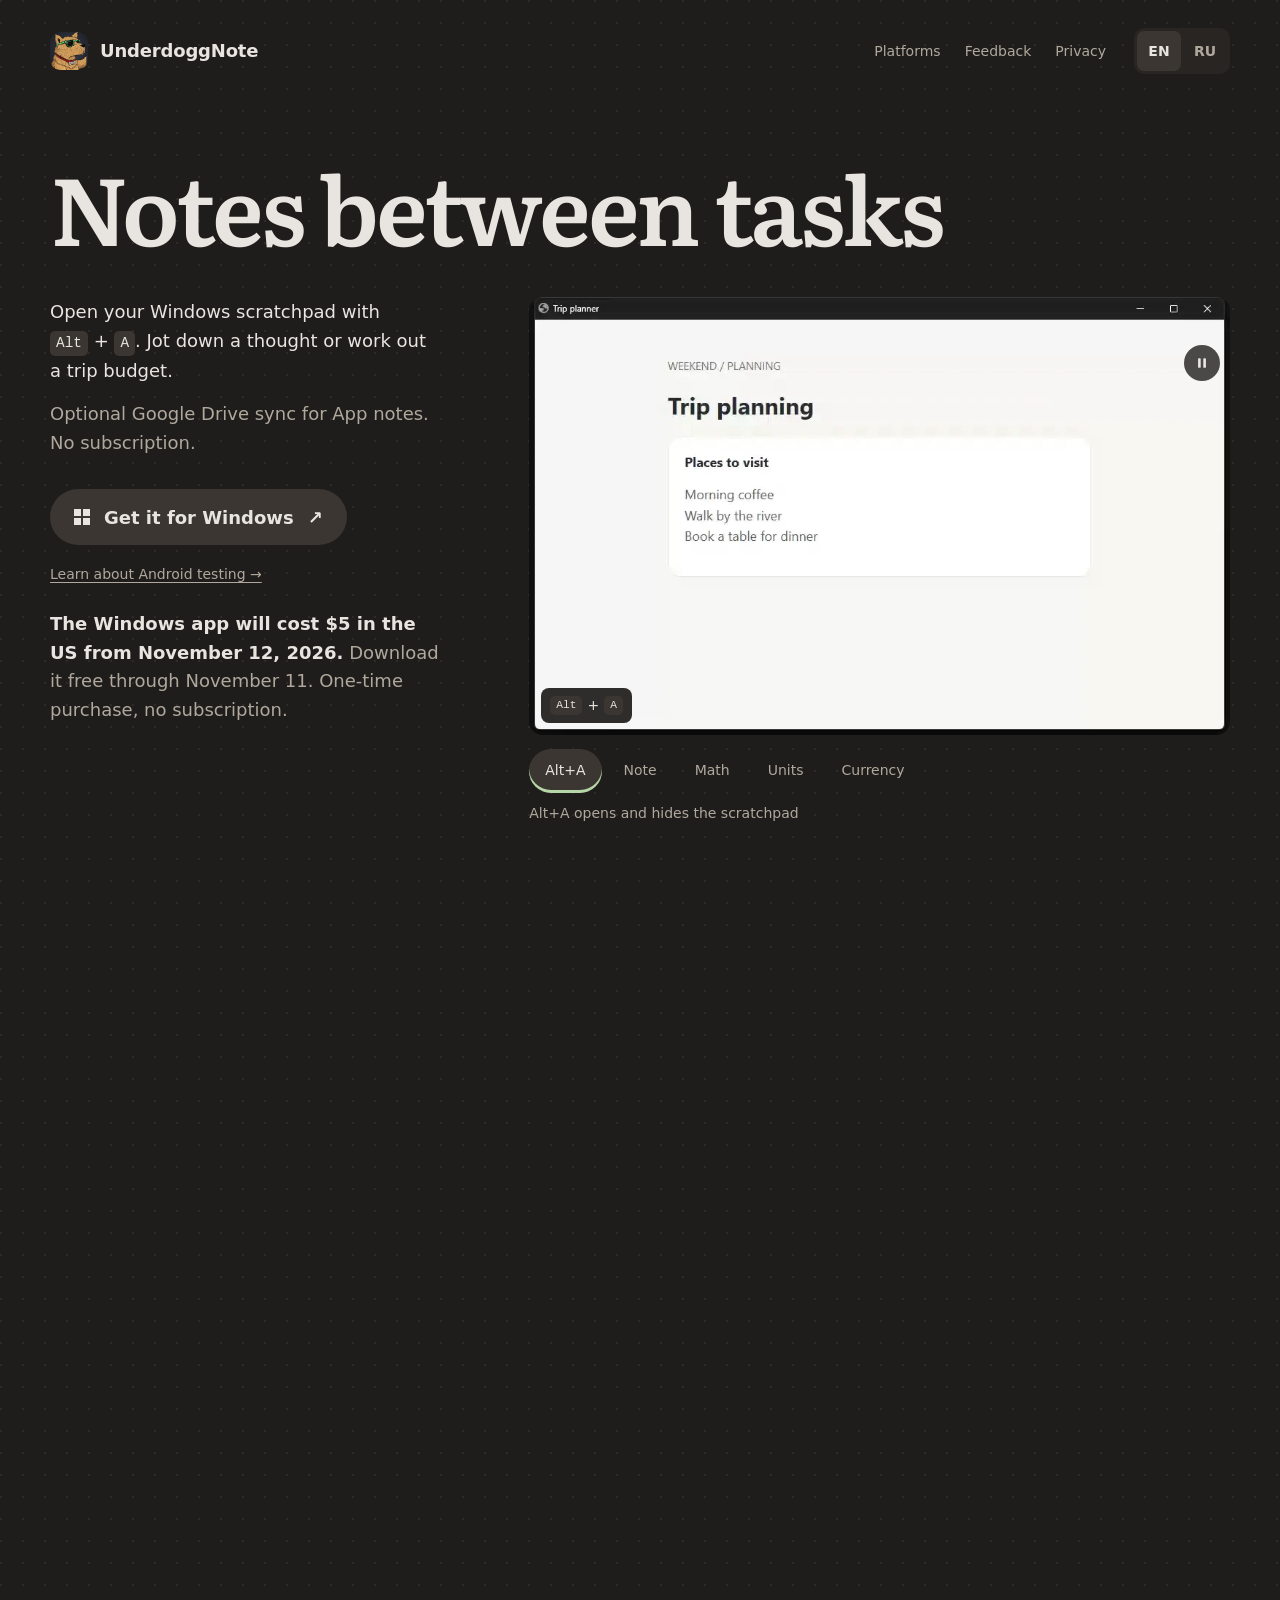
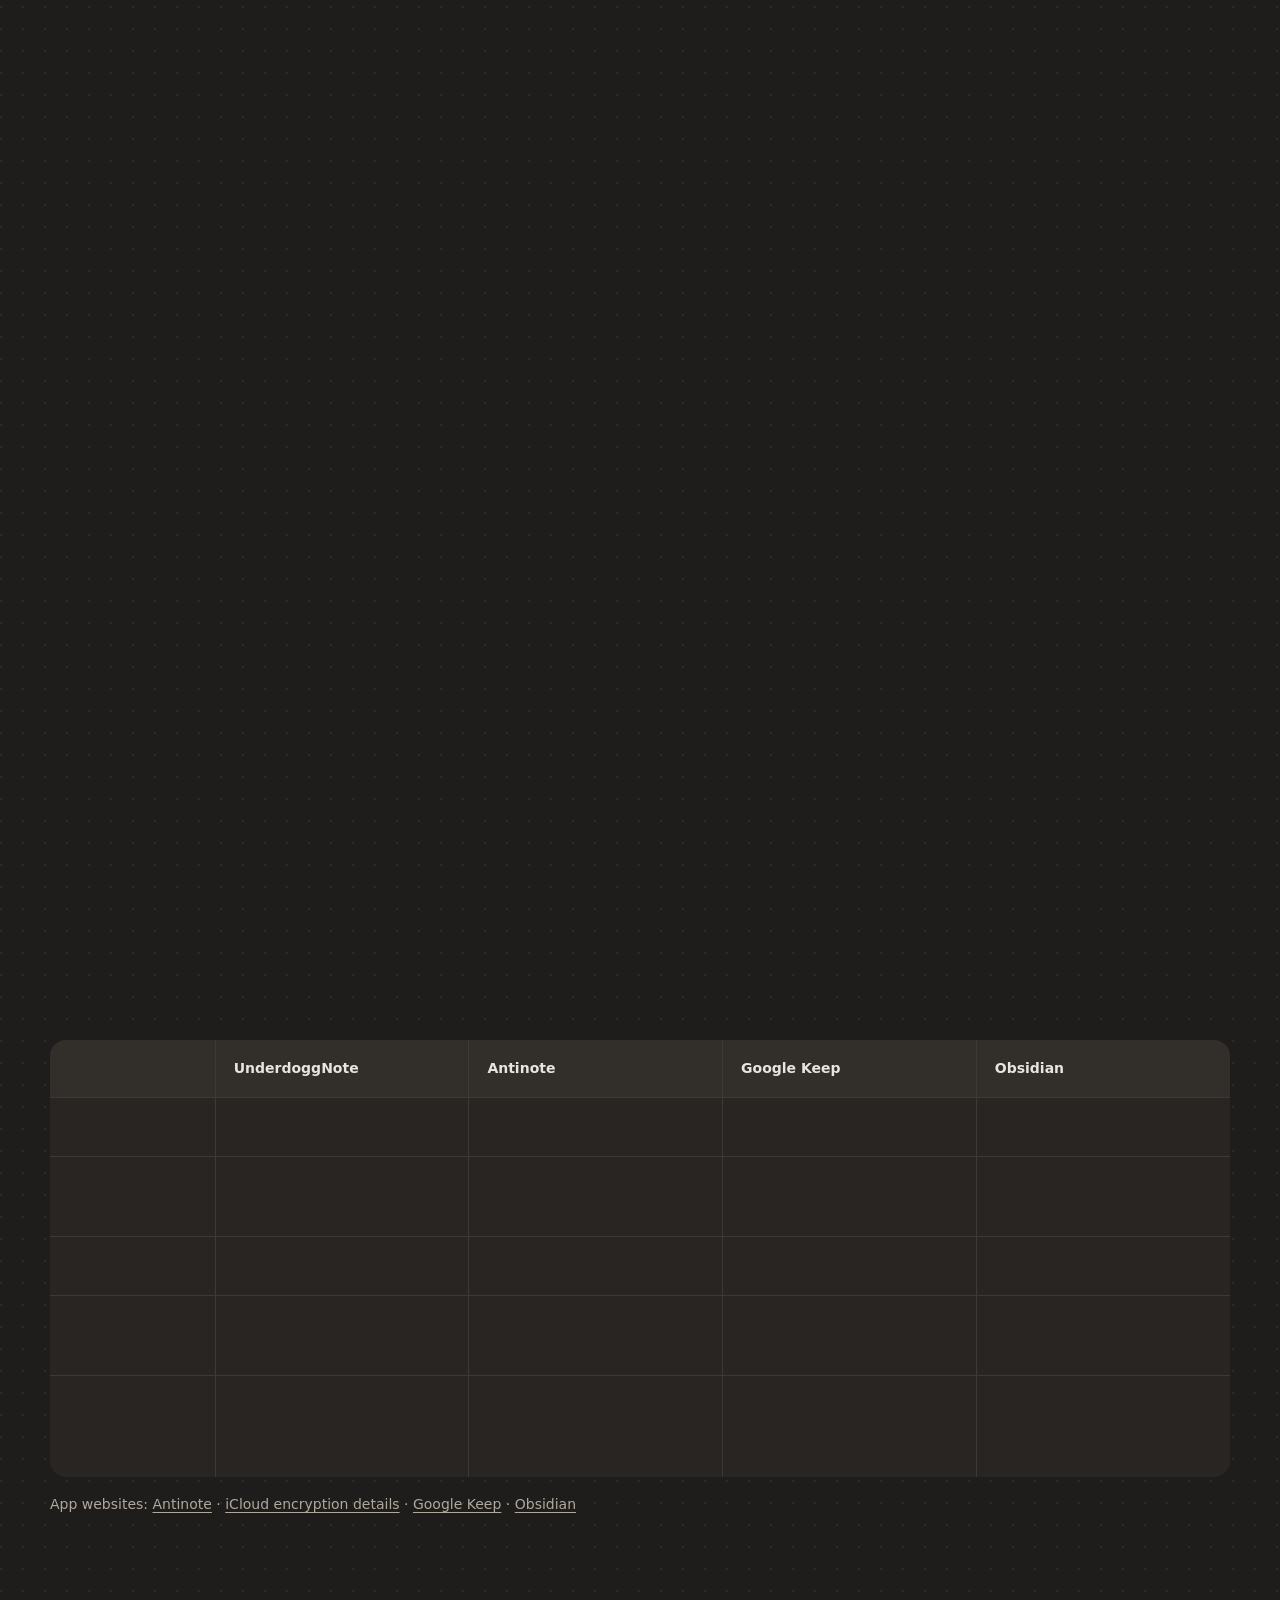
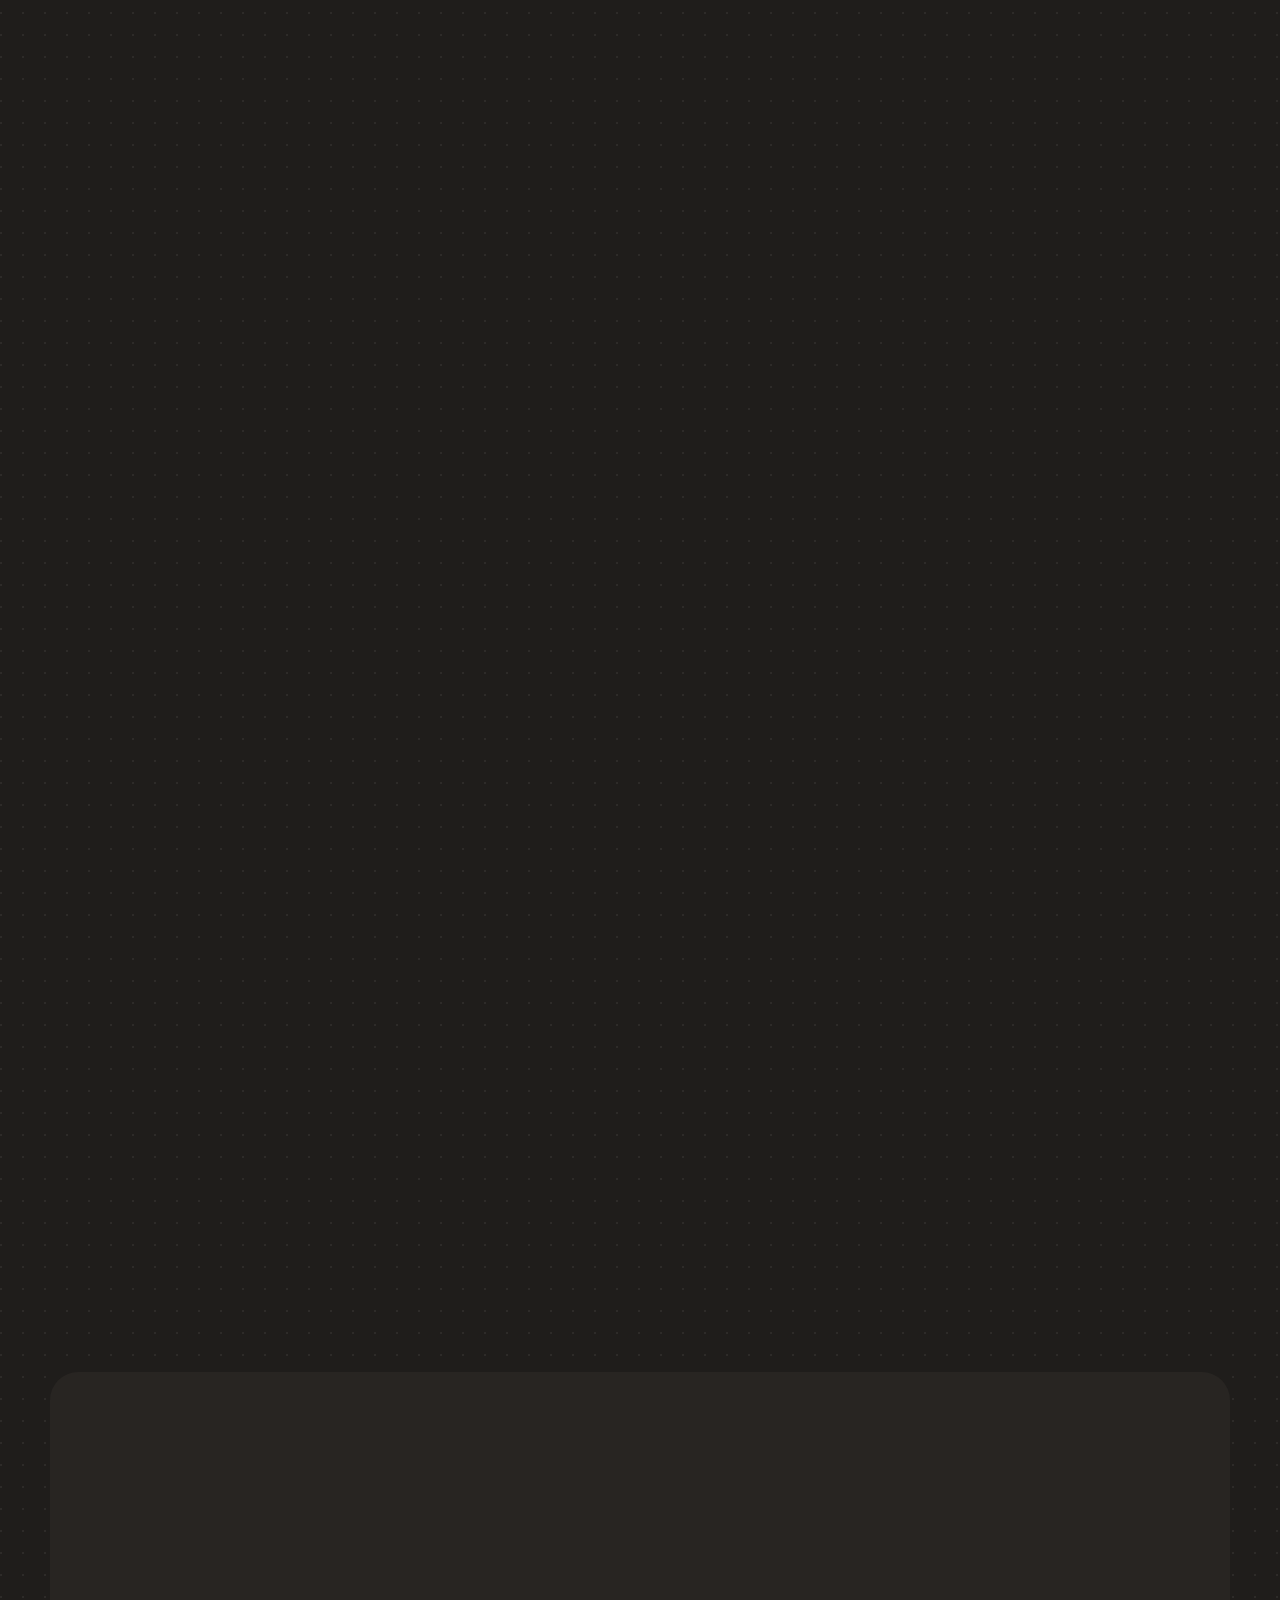
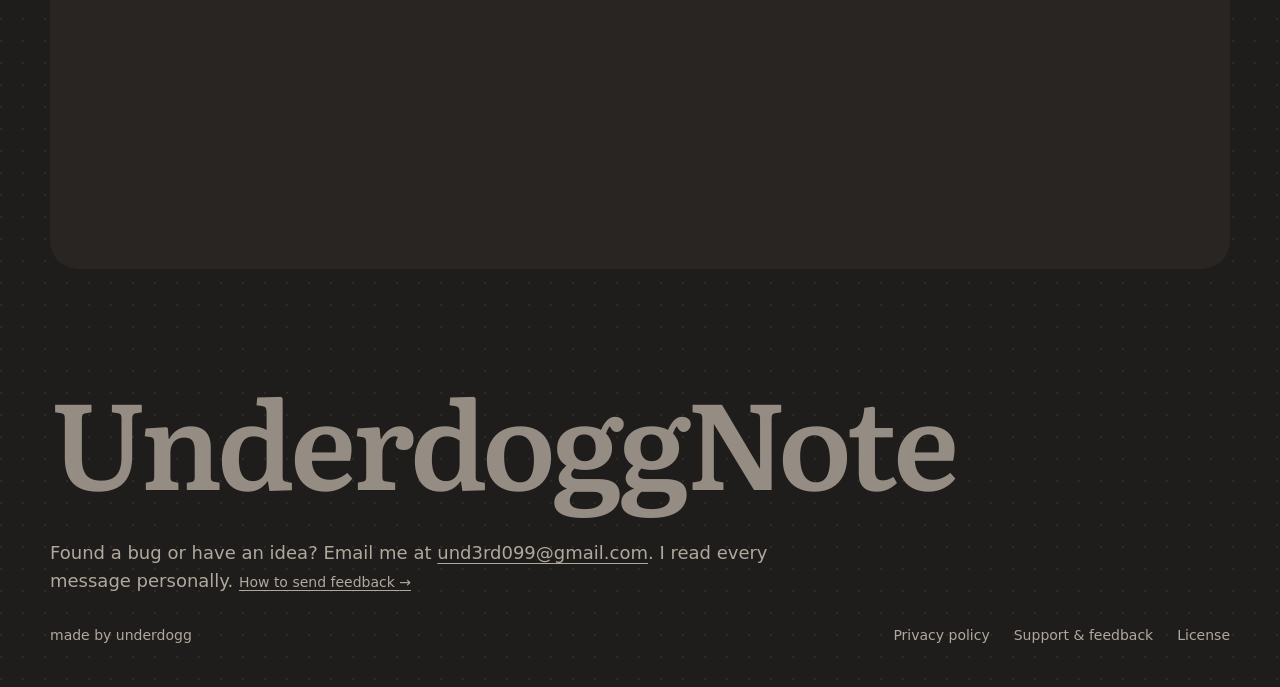
==== commit deda657c: "Clarify regional pricing and comparison limits" ====
--- a/index.html
+++ b/index.html
@@ -44,7 +44,7 @@
             <a class="button button-primary" href="https://apps.microsoft.com/detail/9N2R52B29SSF" aria-label="Get it for Windows from Microsoft Store"><span class="store-mark" aria-hidden="true"><i></i><i></i><i></i><i></i></span><span>Get it for Windows</span><span aria-hidden="true">↗</span></a>
             <a class="text-link" href="/support/#android-testing">Learn about Android testing <span aria-hidden="true">→</span></a>
           </div>
-          <p class="availability"><strong>The Windows app will cost $5 from November 12, 2026.</strong> Download it free through November 11. One-time purchase, no subscription.</p>
+          <p class="availability"><strong>The Windows app will cost $5 in the US from November 12, 2026.</strong> Download it free through November 11. One-time purchase, no subscription.</p>
         </div>
         <div class="hero-media">
           <figure class="capture-preview demo-carousel" data-demo-carousel data-play-label="Play demos" data-pause-label="Pause demos">
@@ -81,19 +81,19 @@
       <section class="platform-section" id="platforms" aria-labelledby="platform-title">
         <div class="section-heading"><h2 id="platform-title">Platforms</h2></div>
         <div class="platform-grid">
-          <article class="platform-card platform-available"><span class="platform-status"><span class="status-light" aria-hidden="true"></span> Available</span><h3>Windows</h3><p>Free through November 11. From November 12: $5 for Windows, a one-time purchase with no subscription.</p><a class="platform-link" href="https://apps.microsoft.com/detail/9N2R52B29SSF">Get it for Windows <span aria-hidden="true">↗</span></a></article>
+          <article class="platform-card platform-available"><span class="platform-status"><span class="status-light" aria-hidden="true"></span> Available</span><h3>Windows</h3><p>Free through November 11. From November 12: $5 in the US, a one-time purchase with no subscription.</p><a class="platform-link" href="https://apps.microsoft.com/detail/9N2R52B29SSF">Get it for Windows <span aria-hidden="true">↗</span></a></article>
           <article class="platform-card"><span class="platform-status">In testing</span><h3>Android</h3><p>In testing. There's no public download yet.</p><a class="platform-link" href="/support/#android-testing">Ask about testing <span aria-hidden="true">→</span></a></article>
         </div>
         <p class="platform-other">Mac: getting it ready. iPhone: not yet.</p>
       </section>
 
       <section class="comparison" aria-labelledby="compare-title">
-        <div class="section-heading"><h2 id="compare-title">How it compares</h2><p>Antinote is Mac only, Keep has no built-in calculator, and Obsidian is built for a knowledge base.</p></div>
+        <div class="section-heading"><h2 id="compare-title">How it compares</h2><p>Antinote focuses on Apple devices, Keep on notes and lists, and Obsidian on a knowledge base.</p></div>
         <div class="compare-scroll" role="region" aria-label="App comparison" tabindex="0"><table class="compare-table">
           <thead><tr><th scope="col"><span class="visually-hidden">What we compare</span></th><th scope="col">UnderdoggNote</th><th scope="col">Antinote</th><th scope="col">Google Keep</th><th scope="col">Obsidian</th></tr></thead>
-          <tbody><tr><th scope="row">Best for</th><td data-label="UnderdoggNote">Scratch notes and calculations</td><td data-label="Antinote">Quick notes</td><td data-label="Google Keep">Notes and lists</td><td data-label="Obsidian">A knowledge base</td></tr><tr><th scope="row">Runs on</th><td data-label="UnderdoggNote">Windows; Android in testing</td><td data-label="Antinote">macOS</td><td data-label="Google Keep">Android, iPhone, web</td><td data-label="Obsidian">Windows, macOS, Linux, Android, iPhone</td></tr><tr><th scope="row">Math in notes</th><td data-label="UnderdoggNote">Yes</td><td data-label="Antinote">Yes</td><td data-label="Google Keep">No</td><td data-label="Obsidian"><a href="https://community.obsidian.md/plugins/numerals">Via plugins</a></td></tr><tr><th scope="row">Price</th><td data-label="UnderdoggNote">Free through Nov 11. From Nov 12: $5 once in the US</td><td data-label="Antinote">$5 once</td><td data-label="Google Keep">Free</td><td data-label="Obsidian">Free; Obsidian Sync is paid separately</td></tr><tr><th scope="row">Sync</th><td data-label="UnderdoggNote">App notes: your Google Drive, no end-to-end encryption</td><td data-label="Antinote">iCloud, Apple devices only, encrypted</td><td data-label="Google Keep">Your Google account</td><td data-label="Obsidian">Obsidian Sync or your own setup</td></tr></tbody>
+          <tbody><tr><th scope="row">Best for</th><td data-label="UnderdoggNote">Scratch notes and calculations</td><td data-label="Antinote">Quick notes</td><td data-label="Google Keep">Notes and lists</td><td data-label="Obsidian">A knowledge base</td></tr><tr><th scope="row">Runs on</th><td data-label="UnderdoggNote">Windows; Android in testing</td><td data-label="Antinote">macOS; iOS in development</td><td data-label="Google Keep">Android, iPhone, web</td><td data-label="Obsidian">Windows, macOS, Linux, Android, iPhone</td></tr><tr><th scope="row">Math in notes</th><td data-label="UnderdoggNote">Yes</td><td data-label="Antinote">Yes</td><td data-label="Google Keep">No</td><td data-label="Obsidian"><a href="https://community.obsidian.md/plugins/numerals">Via plugins</a></td></tr><tr><th scope="row">Price</th><td data-label="UnderdoggNote">Free through Nov 11. From Nov 12: $5 once in the US</td><td data-label="Antinote">$5 once</td><td data-label="Google Keep">Free</td><td data-label="Obsidian">Free; Obsidian Sync is paid separately</td></tr><tr><th scope="row">Sync</th><td data-label="UnderdoggNote">App notes: your Google Drive, no end-to-end encryption</td><td data-label="Antinote">iCloud; end-to-end encryption requires Advanced Data Protection</td><td data-label="Google Keep">Your Google account</td><td data-label="Obsidian">Obsidian Sync or your own setup</td></tr></tbody>
         </table></div>
-        <p class="comparison-sources">App websites: <a href="https://antinote.io/">Antinote</a> · <a href="https://keep.google.com/">Google Keep</a> · <a href="https://obsidian.md/">Obsidian</a></p>
+        <p class="comparison-sources">App websites: <a href="https://antinote.io/">Antinote</a> · <a href="https://antinote.io/user-manual/cloud-sync">iCloud encryption details</a> · <a href="https://keep.google.com/">Google Keep</a> · <a href="https://obsidian.md/">Obsidian</a></p>
       <aside class="dog-note" aria-label="Tip"><img src="/assets/dog-head.webp" alt="" width="36" height="36"><p>Different tools suit different tasks. This one is for quick notes and calculations.</p></aside>
       </section>
 
@@ -120,7 +120,7 @@
       <section class="closing" aria-labelledby="closing-title">
         <div class="closing-copy">
           <h2 id="closing-title">Get UnderdoggNote</h2>
-          <p>Download free through November 11. The Windows app will cost $5 from November 12. One-time purchase, no subscription.</p>
+          <p>Download free through November 11. The Windows app will cost $5 in the US from November 12. One-time purchase, no subscription.</p>
           <div class="closing-actions">
             <button class="button button-primary send-to-pc" type="button" data-send-to-pc data-url="https://apps.microsoft.com/detail/9N2R52B29SSF" data-copied="Link copied" hidden>Send the link to my PC</button>
             <a class="button button-primary" href="https://apps.microsoft.com/detail/9N2R52B29SSF" aria-label="Get it for Windows from Microsoft Store"><span class="store-mark" aria-hidden="true"><i></i><i></i><i></i><i></i></span><span>Get it for Windows</span><span aria-hidden="true">↗</span></a>
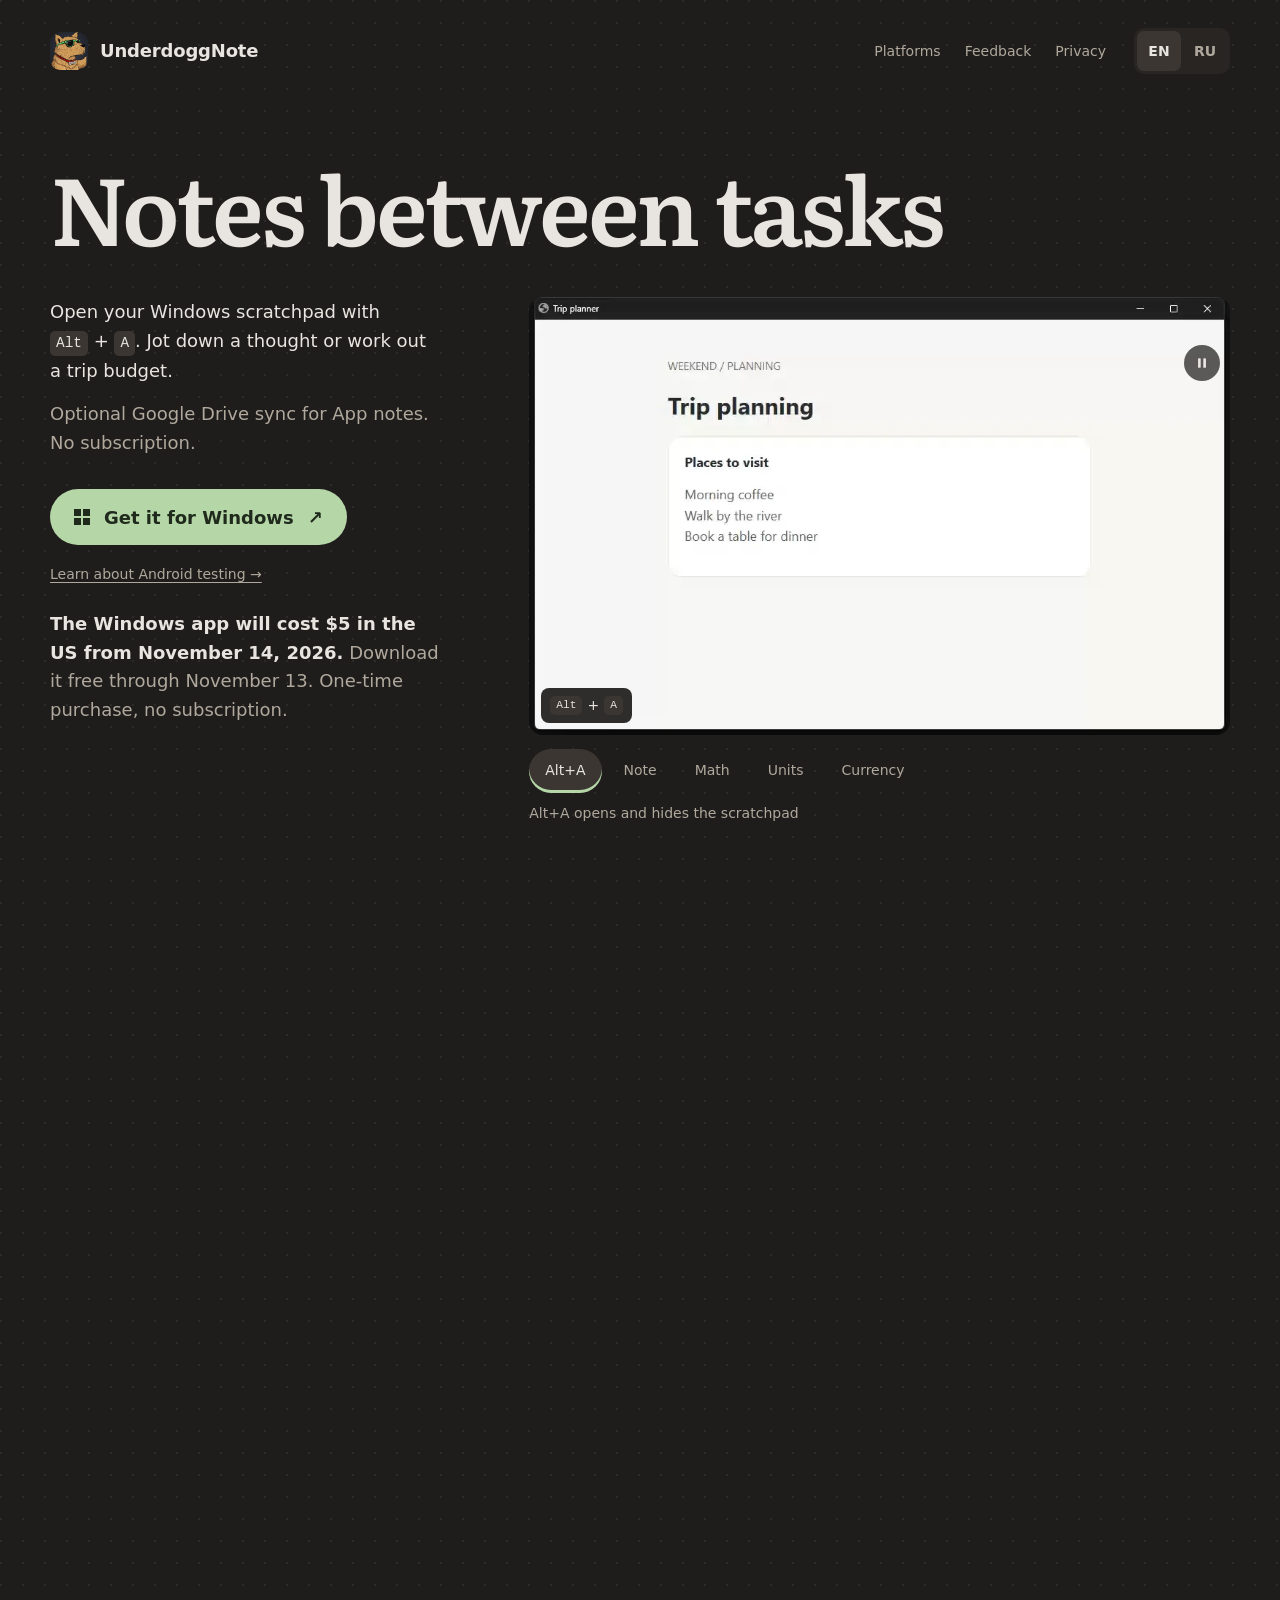
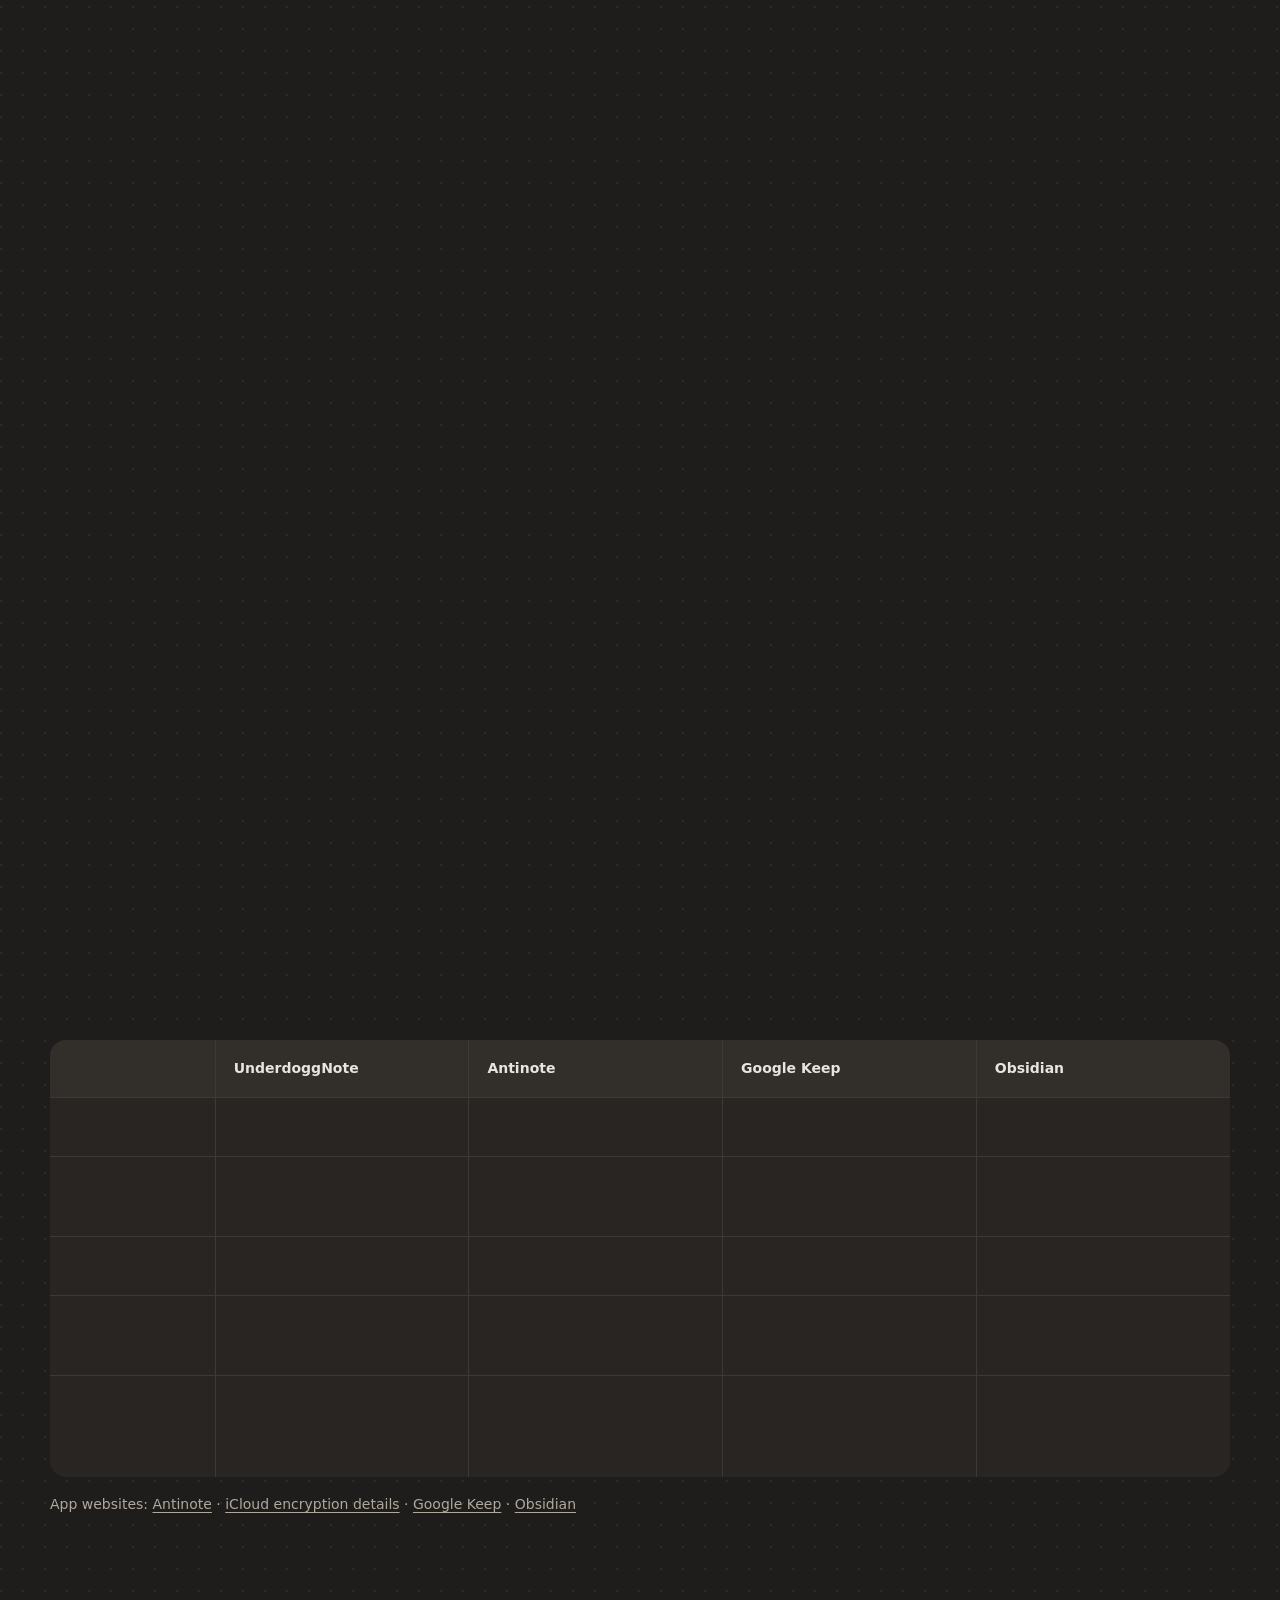
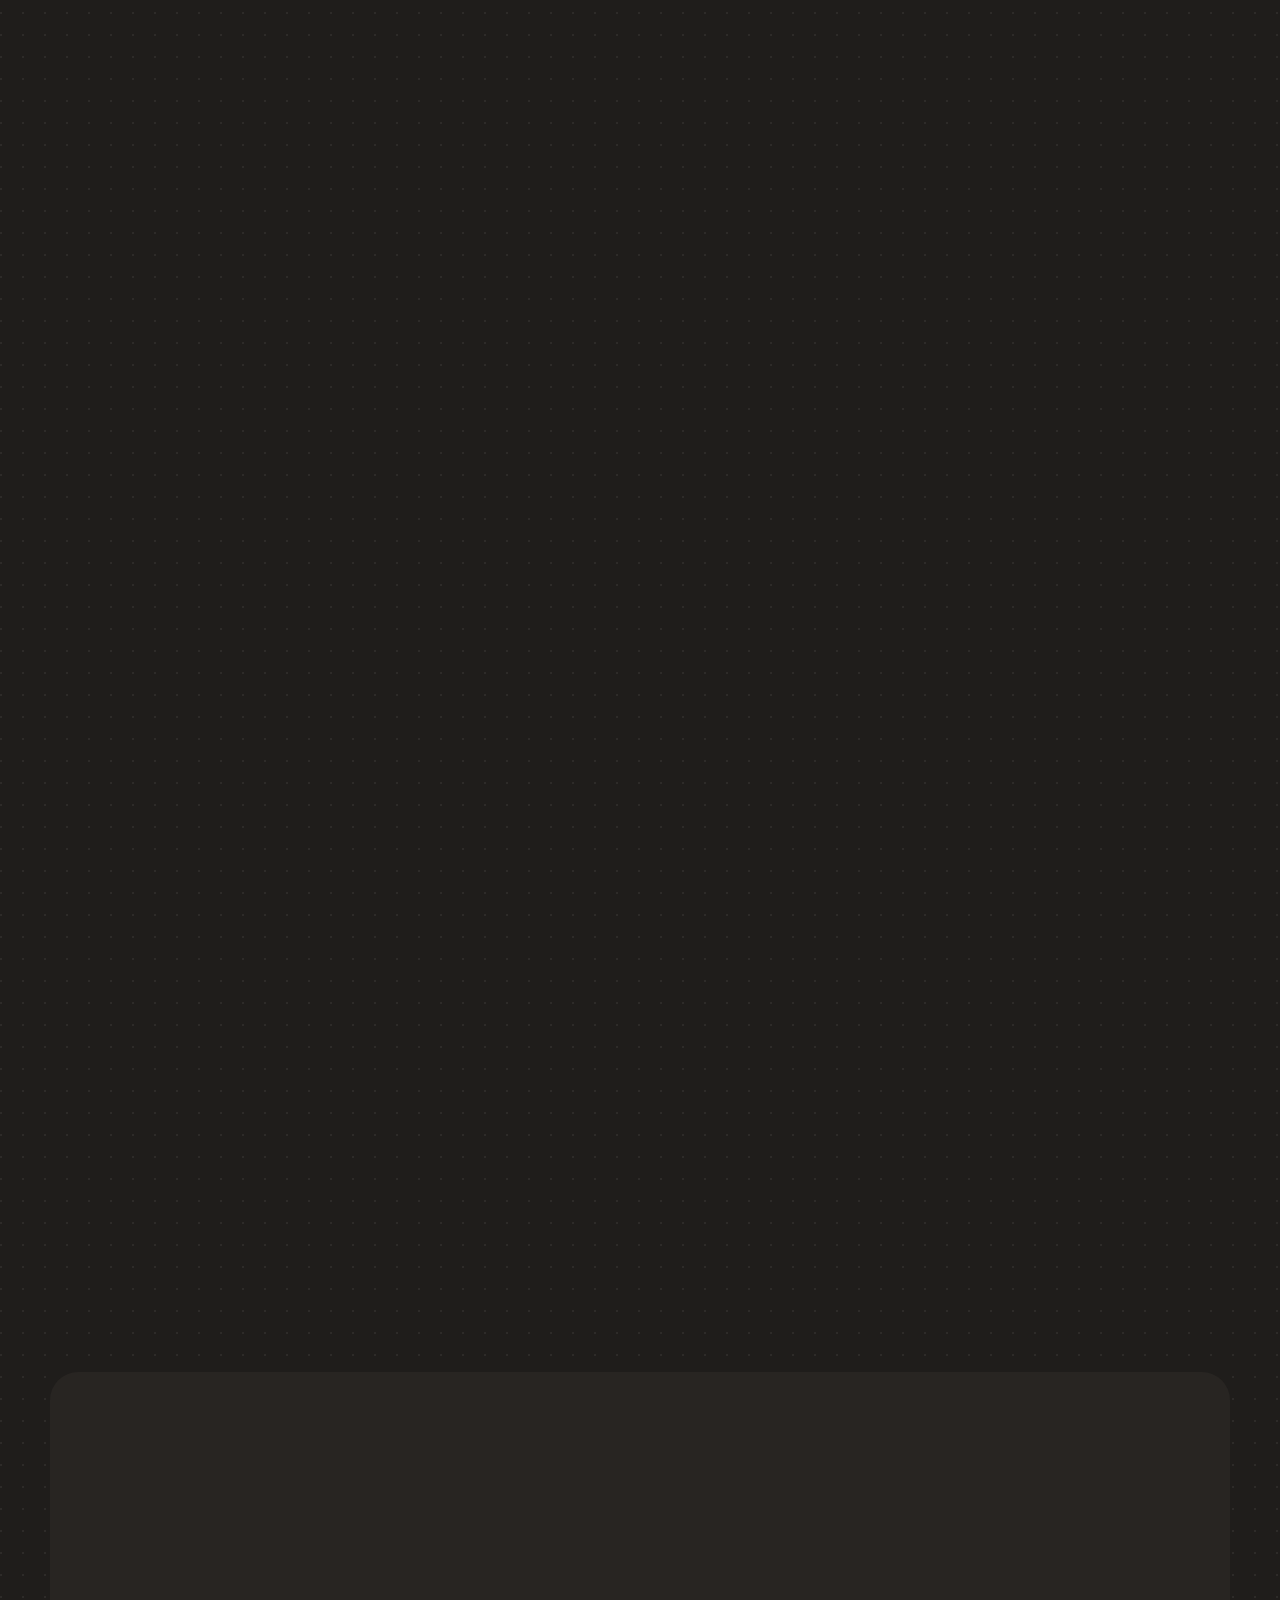
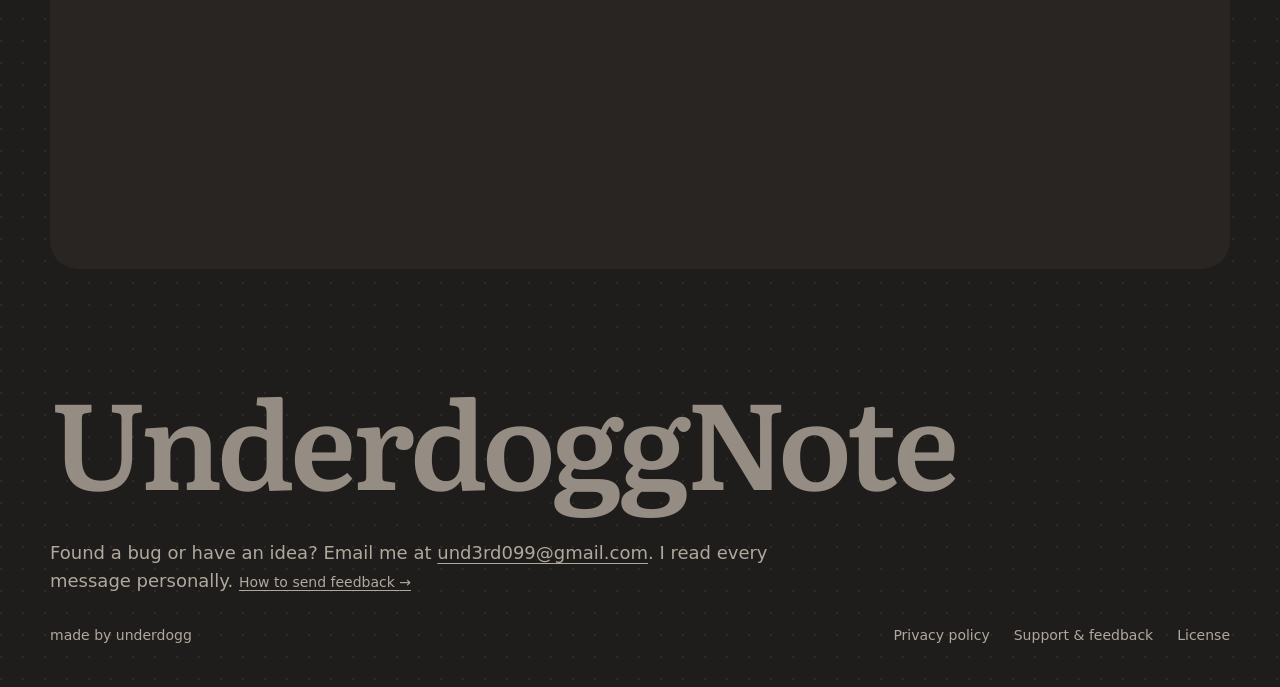
==== commit 2c261ac5: "Shift the fourteen-day free window to October 31 through November 13" ====
--- a/index.html
+++ b/index.html
@@ -44,7 +44,7 @@
             <a class="button button-primary" href="https://apps.microsoft.com/detail/9N2R52B29SSF" aria-label="Get it for Windows from Microsoft Store"><span class="store-mark" aria-hidden="true"><i></i><i></i><i></i><i></i></span><span>Get it for Windows</span><span aria-hidden="true">↗</span></a>
             <a class="text-link" href="/support/#android-testing">Learn about Android testing <span aria-hidden="true">→</span></a>
           </div>
-          <p class="availability"><strong>The Windows app will cost $5 in the US from November 12, 2026.</strong> Download it free through November 11. One-time purchase, no subscription.</p>
+          <p class="availability"><strong>The Windows app will cost $5 in the US from November 14, 2026.</strong> Download it free through November 13. One-time purchase, no subscription.</p>
         </div>
         <div class="hero-media">
           <figure class="capture-preview demo-carousel" data-demo-carousel data-play-label="Play demos" data-pause-label="Pause demos">
@@ -81,7 +81,7 @@
       <section class="platform-section" id="platforms" aria-labelledby="platform-title">
         <div class="section-heading"><h2 id="platform-title">Platforms</h2></div>
         <div class="platform-grid">
-          <article class="platform-card platform-available"><span class="platform-status"><span class="status-light" aria-hidden="true"></span> Available</span><h3>Windows</h3><p>Free through November 11. From November 12: $5 in the US, a one-time purchase with no subscription.</p><a class="platform-link" href="https://apps.microsoft.com/detail/9N2R52B29SSF">Get it for Windows <span aria-hidden="true">↗</span></a></article>
+          <article class="platform-card platform-available"><span class="platform-status"><span class="status-light" aria-hidden="true"></span> Available</span><h3>Windows</h3><p>Free through November 13. From November 14: $5 in the US, a one-time purchase with no subscription.</p><a class="platform-link" href="https://apps.microsoft.com/detail/9N2R52B29SSF">Get it for Windows <span aria-hidden="true">↗</span></a></article>
           <article class="platform-card"><span class="platform-status">In testing</span><h3>Android</h3><p>In testing. There's no public download yet.</p><a class="platform-link" href="/support/#android-testing">Ask about testing <span aria-hidden="true">→</span></a></article>
         </div>
         <p class="platform-other">Mac: getting it ready. iPhone: not yet.</p>
@@ -91,7 +91,7 @@
         <div class="section-heading"><h2 id="compare-title">How it compares</h2><p>Antinote focuses on Apple devices, Keep on notes and lists, and Obsidian on a knowledge base.</p></div>
         <div class="compare-scroll" role="region" aria-label="App comparison" tabindex="0"><table class="compare-table">
           <thead><tr><th scope="col"><span class="visually-hidden">What we compare</span></th><th scope="col">UnderdoggNote</th><th scope="col">Antinote</th><th scope="col">Google Keep</th><th scope="col">Obsidian</th></tr></thead>
-          <tbody><tr><th scope="row">Best for</th><td data-label="UnderdoggNote">Scratch notes and calculations</td><td data-label="Antinote">Quick notes</td><td data-label="Google Keep">Notes and lists</td><td data-label="Obsidian">A knowledge base</td></tr><tr><th scope="row">Runs on</th><td data-label="UnderdoggNote">Windows; Android in testing</td><td data-label="Antinote">macOS; iOS in development</td><td data-label="Google Keep">Android, iPhone, web</td><td data-label="Obsidian">Windows, macOS, Linux, Android, iPhone</td></tr><tr><th scope="row">Math in notes</th><td data-label="UnderdoggNote">Yes</td><td data-label="Antinote">Yes</td><td data-label="Google Keep">No</td><td data-label="Obsidian"><a href="https://community.obsidian.md/plugins/numerals">Via plugins</a></td></tr><tr><th scope="row">Price</th><td data-label="UnderdoggNote">Free through Nov 11. From Nov 12: $5 once in the US</td><td data-label="Antinote">$5 once</td><td data-label="Google Keep">Free</td><td data-label="Obsidian">Free; Obsidian Sync is paid separately</td></tr><tr><th scope="row">Sync</th><td data-label="UnderdoggNote">App notes: your Google Drive, no end-to-end encryption</td><td data-label="Antinote">iCloud; end-to-end encryption requires Advanced Data Protection</td><td data-label="Google Keep">Your Google account</td><td data-label="Obsidian">Obsidian Sync or your own setup</td></tr></tbody>
+          <tbody><tr><th scope="row">Best for</th><td data-label="UnderdoggNote">Scratch notes and calculations</td><td data-label="Antinote">Quick notes</td><td data-label="Google Keep">Notes and lists</td><td data-label="Obsidian">A knowledge base</td></tr><tr><th scope="row">Runs on</th><td data-label="UnderdoggNote">Windows; Android in testing</td><td data-label="Antinote">macOS; iOS in development</td><td data-label="Google Keep">Android, iPhone, web</td><td data-label="Obsidian">Windows, macOS, Linux, Android, iPhone</td></tr><tr><th scope="row">Math in notes</th><td data-label="UnderdoggNote">Yes</td><td data-label="Antinote">Yes</td><td data-label="Google Keep">No</td><td data-label="Obsidian"><a href="https://community.obsidian.md/plugins/numerals">Via plugins</a></td></tr><tr><th scope="row">Price</th><td data-label="UnderdoggNote">Free through Nov 13. From Nov 14: $5 once in the US</td><td data-label="Antinote">$5 once</td><td data-label="Google Keep">Free</td><td data-label="Obsidian">Free; Obsidian Sync is paid separately</td></tr><tr><th scope="row">Sync</th><td data-label="UnderdoggNote">App notes: your Google Drive, no end-to-end encryption</td><td data-label="Antinote">iCloud; end-to-end encryption requires Advanced Data Protection</td><td data-label="Google Keep">Your Google account</td><td data-label="Obsidian">Obsidian Sync or your own setup</td></tr></tbody>
         </table></div>
         <p class="comparison-sources">App websites: <a href="https://antinote.io/">Antinote</a> · <a href="https://antinote.io/user-manual/cloud-sync">iCloud encryption details</a> · <a href="https://keep.google.com/">Google Keep</a> · <a href="https://obsidian.md/">Obsidian</a></p>
       <aside class="dog-note" aria-label="Tip"><img src="/assets/dog-head.webp" alt="" width="36" height="36"><p>Different tools suit different tasks. This one is for quick notes and calculations.</p></aside>
@@ -109,7 +109,7 @@
       </section>
 
       <section class="faq" aria-labelledby="faq-title"><div class="section-heading"><h2 id="faq-title">Questions and answers</h2></div><div class="faq-grid">
-        <article class="faq-item"><h3>How much does it cost?</h3><p>The Windows app is free through November 11, 2026. From November 12, it will cost $5 in the US as a one-time purchase, with no subscription. Microsoft Store shows the price for your country. Sync through your Google Drive needs no separate app subscription.</p></article>
+        <article class="faq-item"><h3>How much does it cost?</h3><p>The 14-day free period runs from October 31 through November 13, 2026. From November 14, it will cost $5 in the US as a one-time purchase, with no subscription. Microsoft Store shows the price for your country. Sync through your Google Drive needs no separate app subscription.</p></article>
         <article class="faq-item"><h3>What can the app see in Google Drive?</h3><p>Only its own hidden folder. It can't see your other Drive files, your Gmail or your photos. Sync isn't end-to-end encrypted; the <a href="/privacy/">privacy policy</a> has the details.</p></article>
         <article class="faq-item"><h3>Does the app collect data?</h3><p>The app doesn't automatically send me note text or logs. Google, Microsoft and the currency-rate service have their own rules; the <a href="/privacy/">privacy policy</a> lists them.</p></article>
         <article class="faq-item"><h3>Does it work offline?</h3><p>Local notes and ordinary calculations work offline. Sync and fresh exchange rates need a connection; a saved rate, if available, may be out of date.</p></article>
@@ -120,7 +120,7 @@
       <section class="closing" aria-labelledby="closing-title">
         <div class="closing-copy">
           <h2 id="closing-title">Get UnderdoggNote</h2>
-          <p>Download free through November 11. The Windows app will cost $5 in the US from November 12. One-time purchase, no subscription.</p>
+          <p>Download free through November 13. The Windows app will cost $5 in the US from November 14. One-time purchase, no subscription.</p>
           <div class="closing-actions">
             <button class="button button-primary send-to-pc" type="button" data-send-to-pc data-url="https://apps.microsoft.com/detail/9N2R52B29SSF" data-copied="Link copied" hidden>Send the link to my PC</button>
             <a class="button button-primary" href="https://apps.microsoft.com/detail/9N2R52B29SSF" aria-label="Get it for Windows from Microsoft Store"><span class="store-mark" aria-hidden="true"><i></i><i></i><i></i><i></i></span><span>Get it for Windows</span><span aria-hidden="true">↗</span></a>
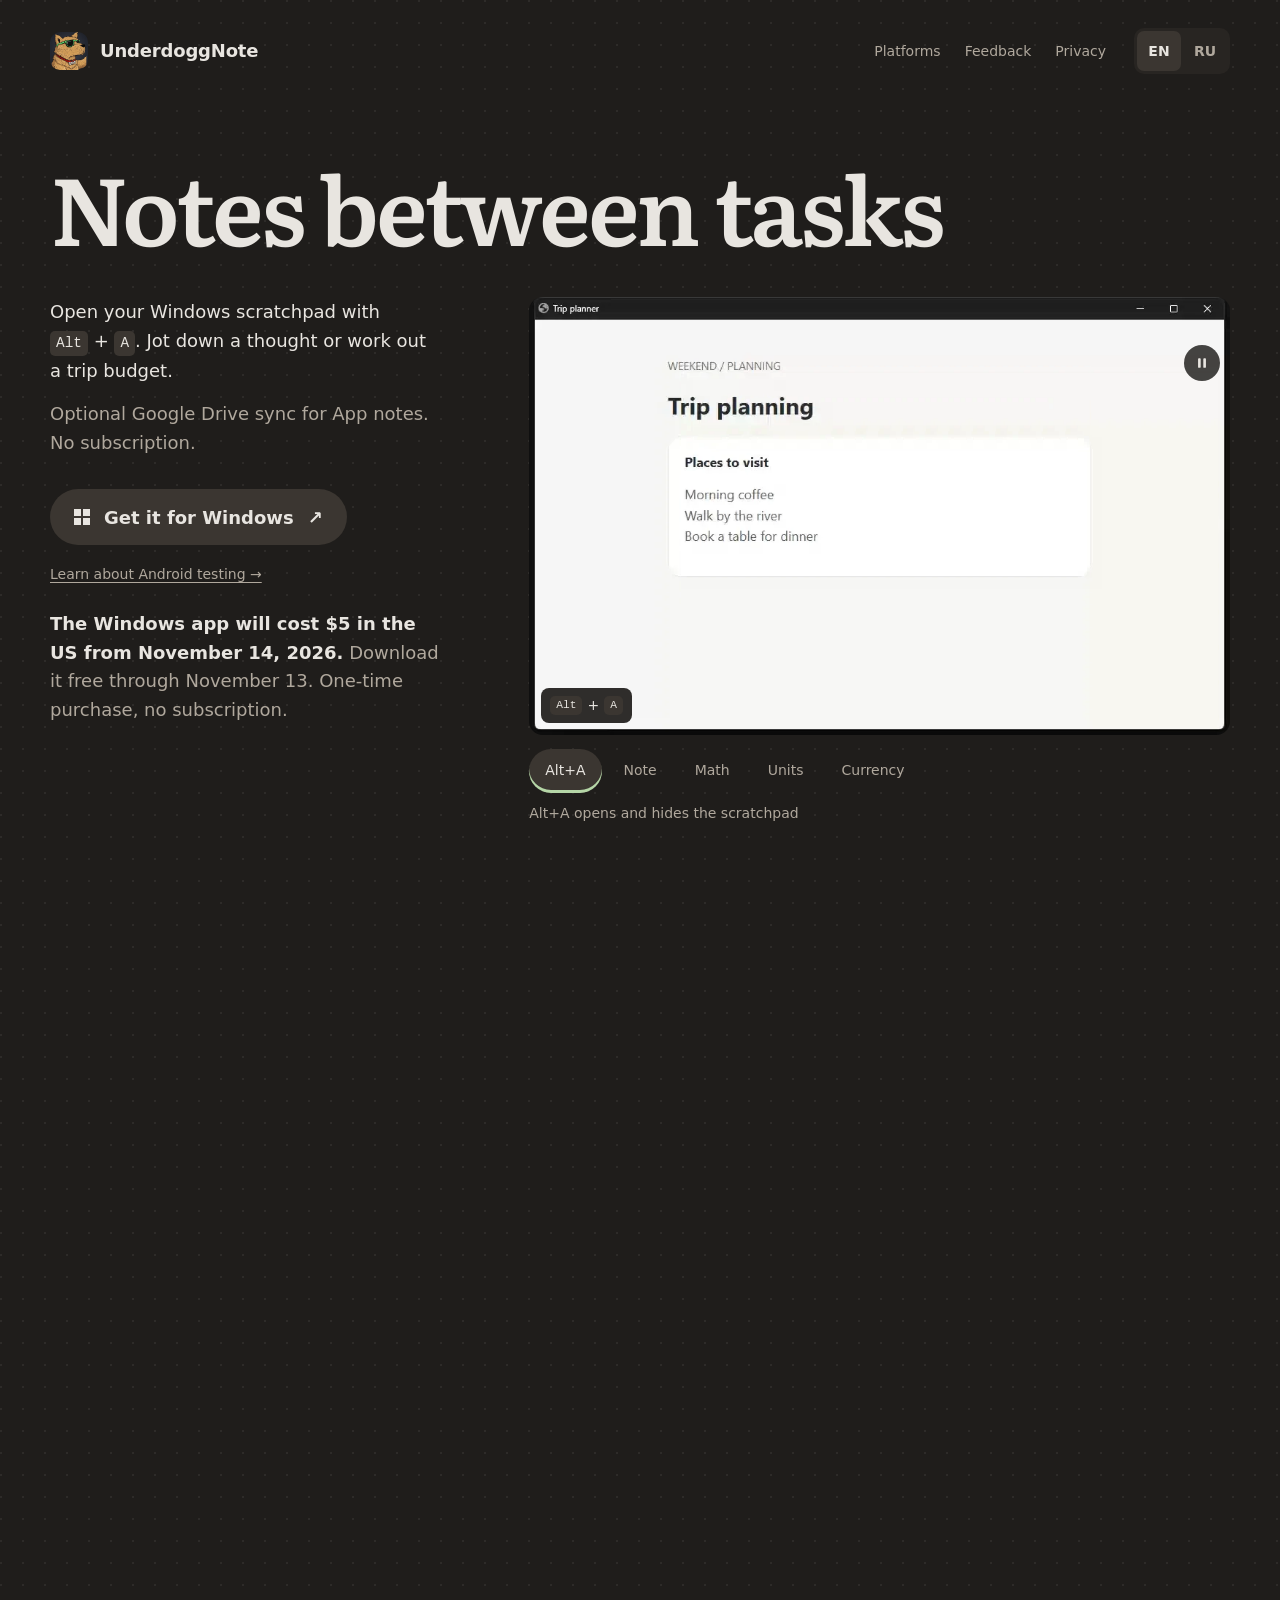
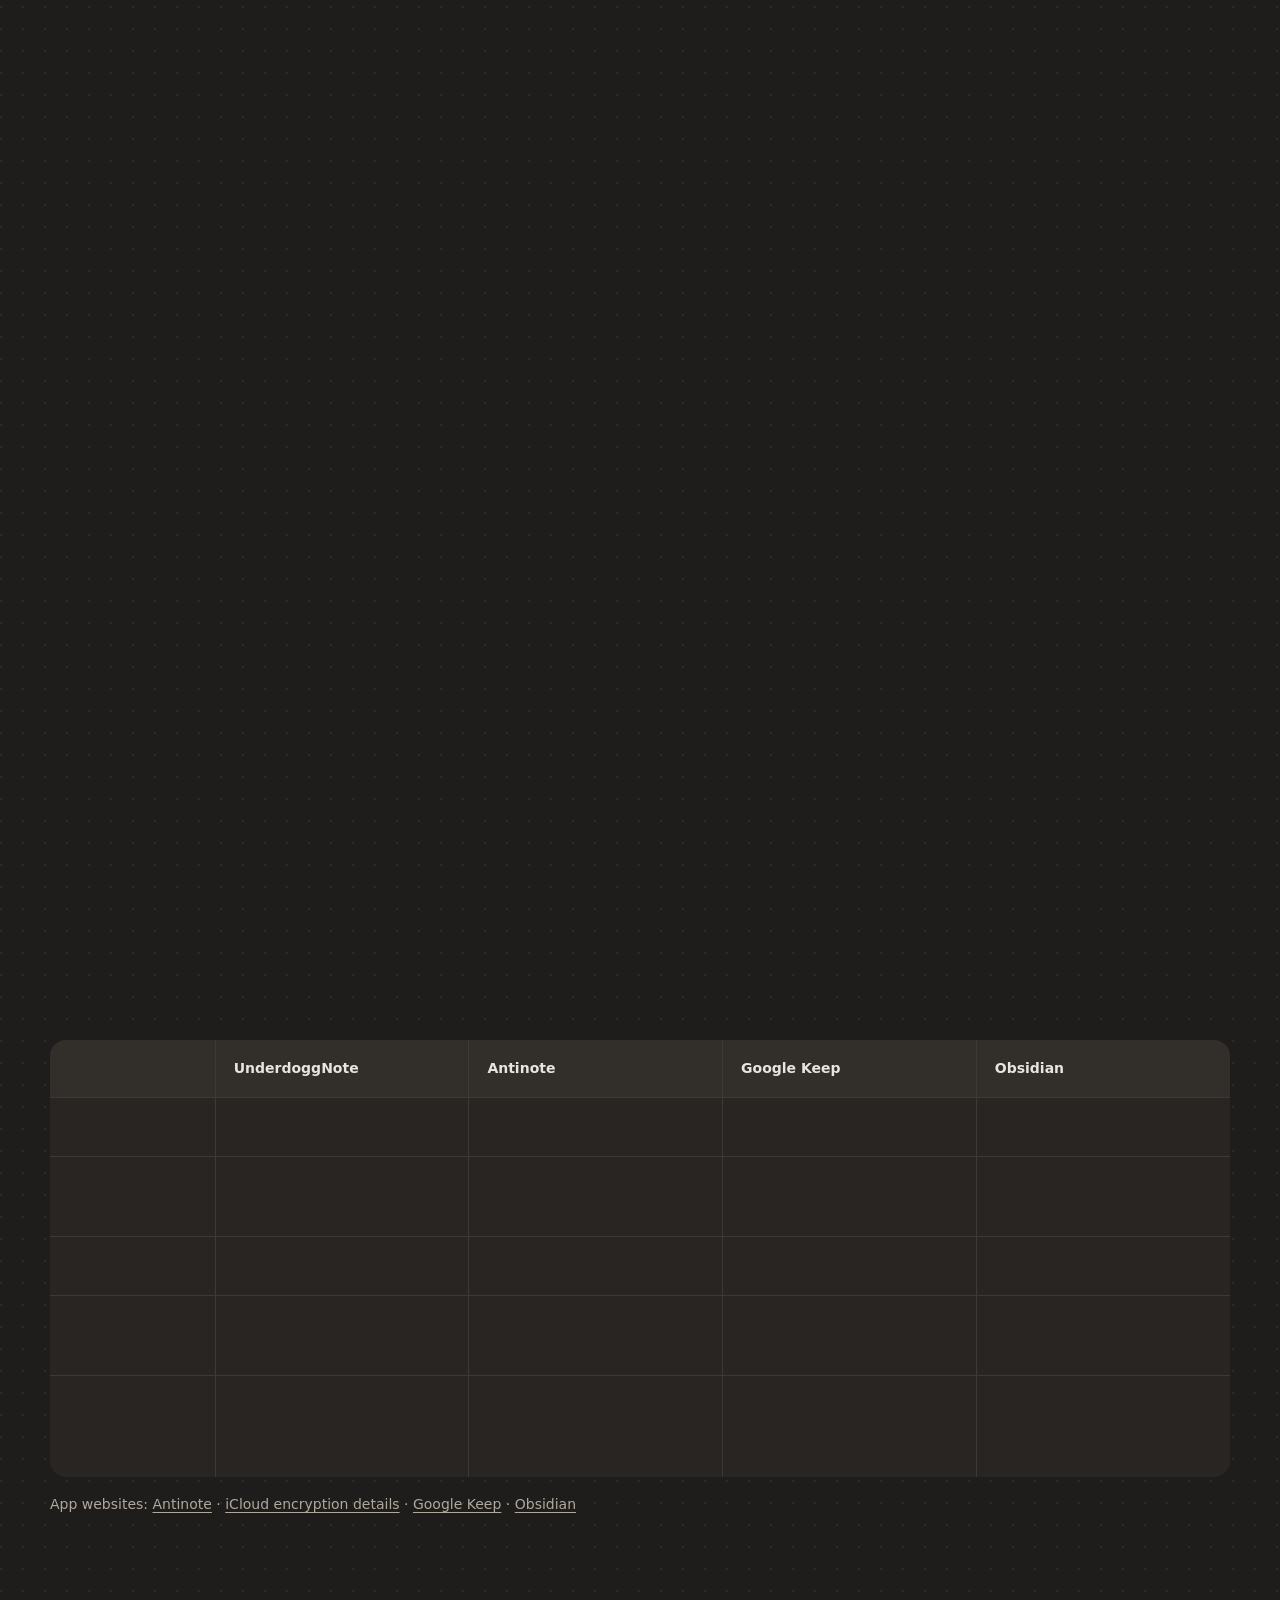
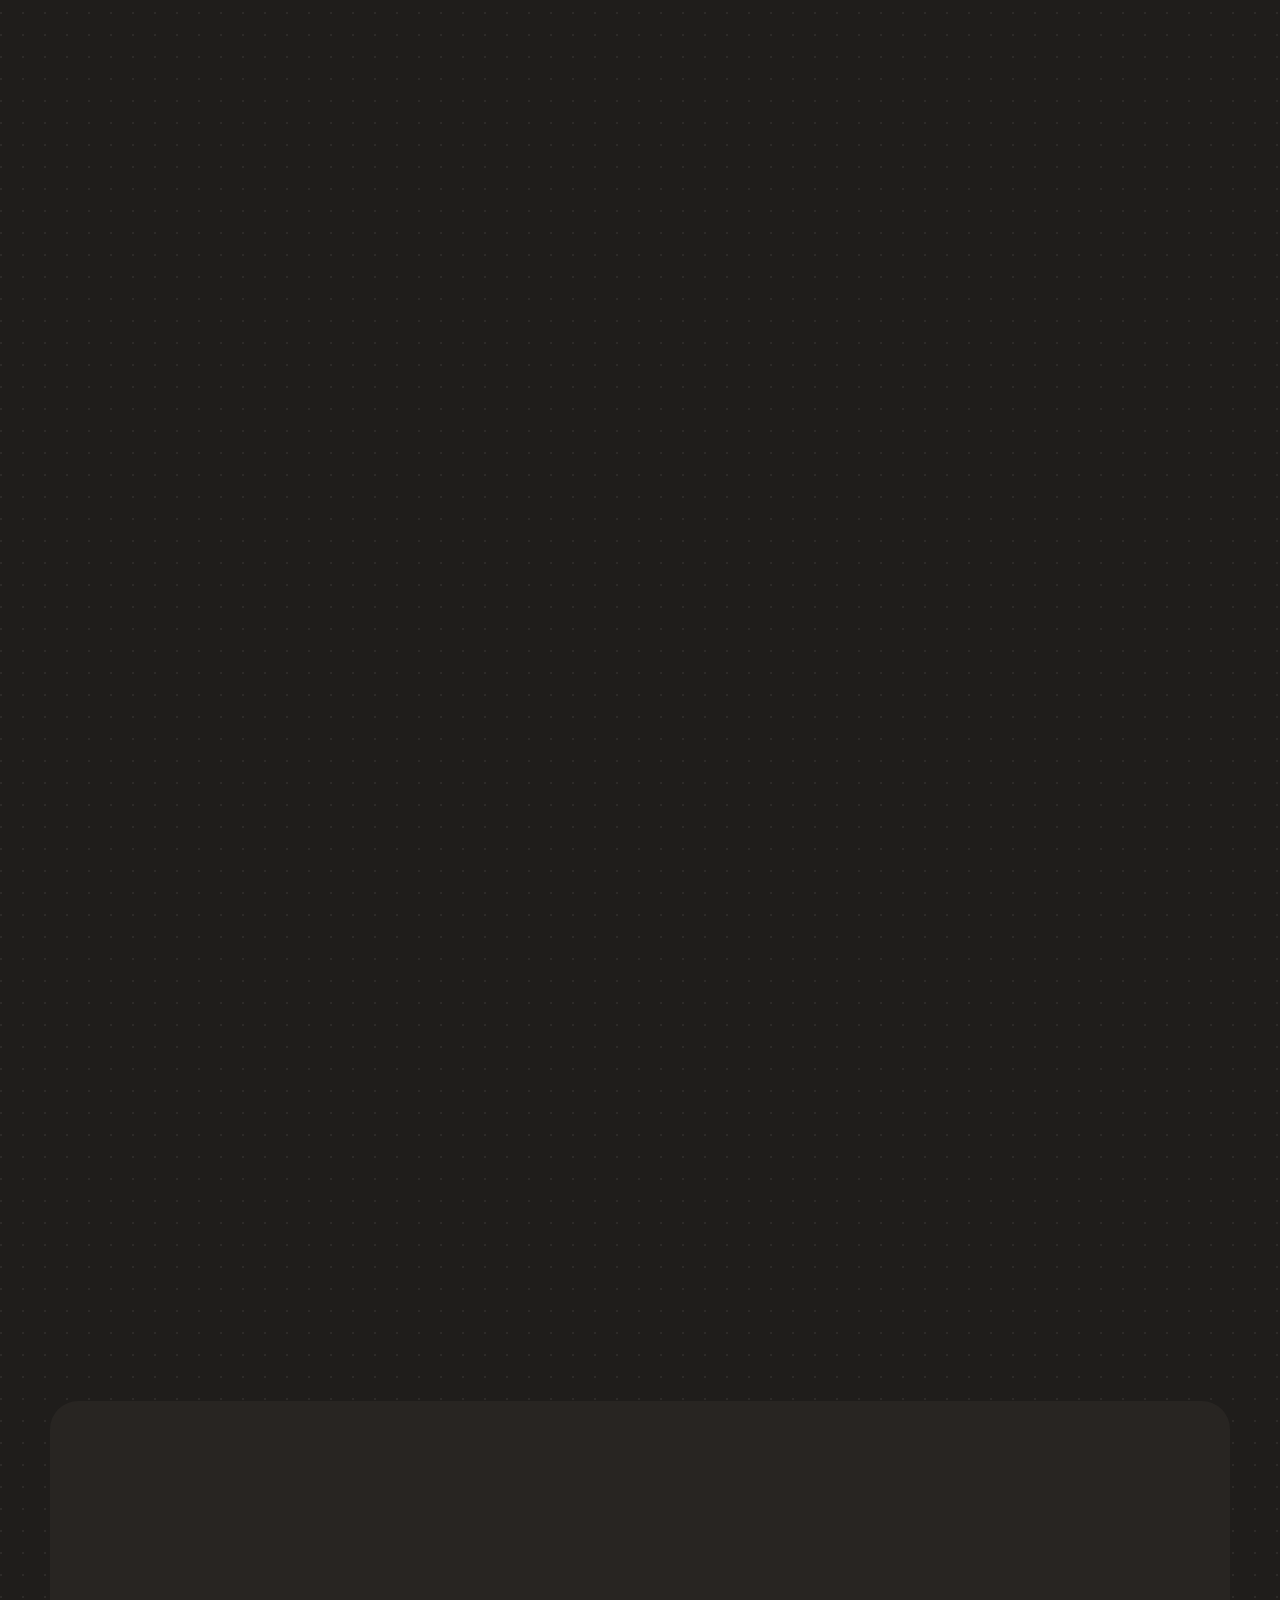
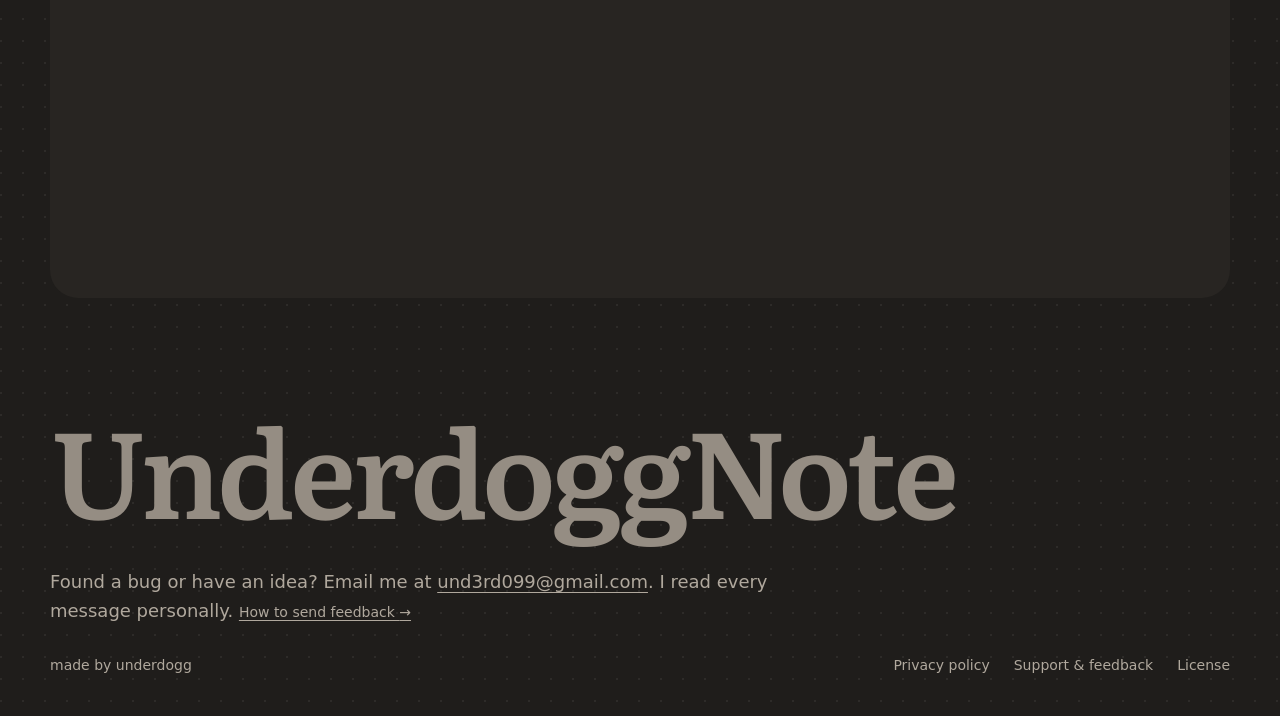
==== commit 4e021242: "Name the Windows app explicitly in the pricing FAQ" ====
--- a/index.html
+++ b/index.html
@@ -109,7 +109,7 @@
       </section>
 
       <section class="faq" aria-labelledby="faq-title"><div class="section-heading"><h2 id="faq-title">Questions and answers</h2></div><div class="faq-grid">
-        <article class="faq-item"><h3>How much does it cost?</h3><p>The 14-day free period runs from October 31 through November 13, 2026. From November 14, it will cost $5 in the US as a one-time purchase, with no subscription. Microsoft Store shows the price for your country. Sync through your Google Drive needs no separate app subscription.</p></article>
+        <article class="faq-item"><h3>How much does it cost?</h3><p>The 14-day free period runs from October 31 through November 13, 2026. From November 14, the Windows app will cost $5 in the US as a one-time purchase, with no subscription. Microsoft Store shows the price for your country. Sync through your Google Drive needs no separate app subscription.</p></article>
         <article class="faq-item"><h3>What can the app see in Google Drive?</h3><p>Only its own hidden folder. It can't see your other Drive files, your Gmail or your photos. Sync isn't end-to-end encrypted; the <a href="/privacy/">privacy policy</a> has the details.</p></article>
         <article class="faq-item"><h3>Does the app collect data?</h3><p>The app doesn't automatically send me note text or logs. Google, Microsoft and the currency-rate service have their own rules; the <a href="/privacy/">privacy policy</a> lists them.</p></article>
         <article class="faq-item"><h3>Does it work offline?</h3><p>Local notes and ordinary calculations work offline. Sync and fresh exchange rates need a connection; a saved rate, if available, may be out of date.</p></article>
